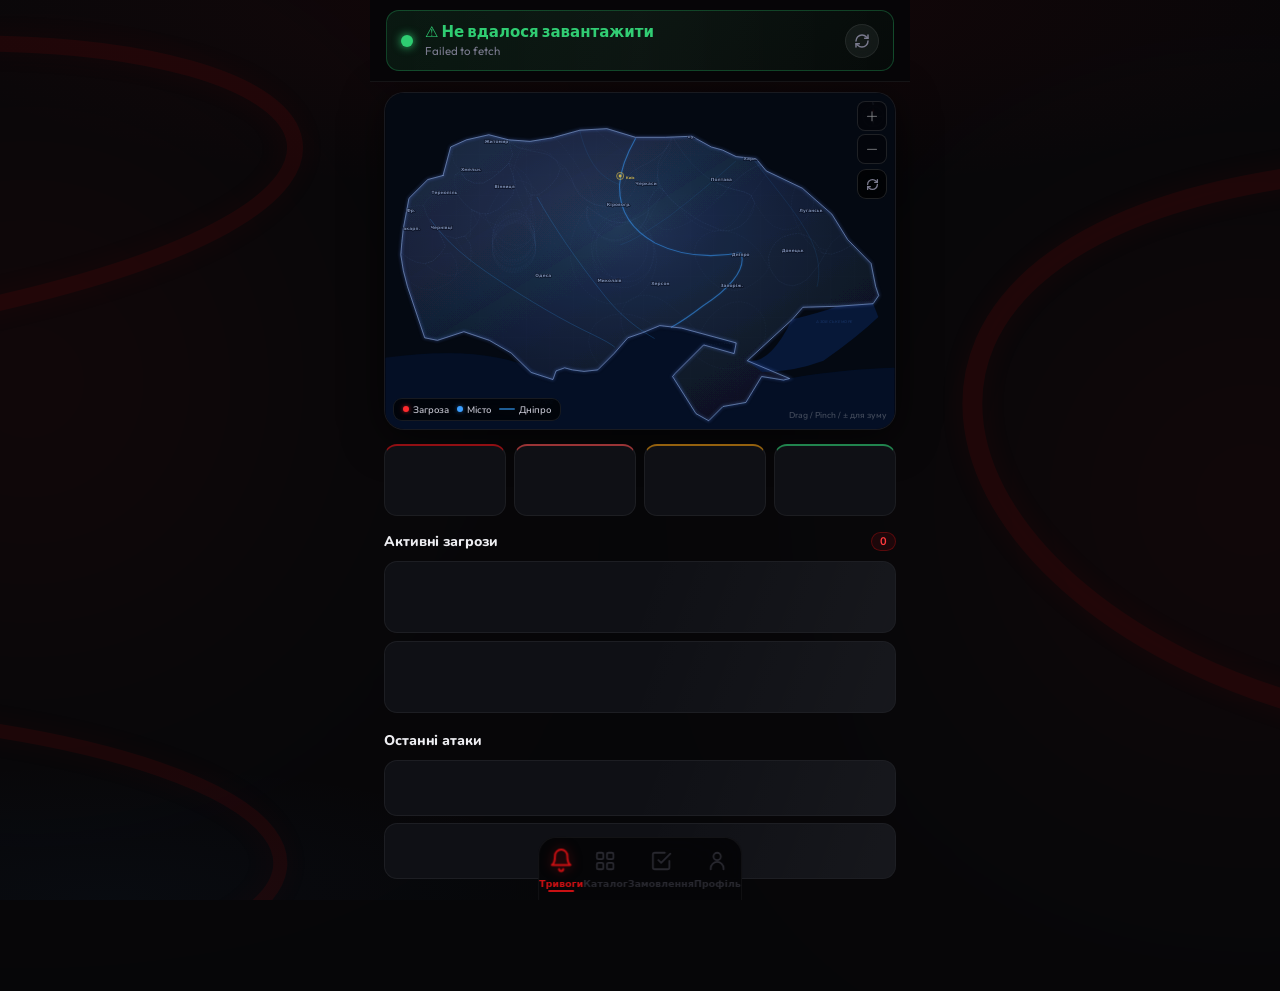
==== alerts.html @ 69773e26 "Improve Ukraine map with 25 clean geographically accurate oblast polygons Each oblast now has a prop" ====
<!DOCTYPE html>
<html lang="uk">
<head>
    <meta charset="UTF-8">
    <meta name="viewport" content="width=device-width, initial-scale=1.0, maximum-scale=1.0, user-scalable=no, viewport-fit=cover">
    <meta name="theme-color" content="#060608">
    <title>Тривоги — Asset Market</title>

    <link rel="preconnect" href="https://fonts.googleapis.com">
    <link rel="preconnect" href="https://fonts.gstatic.com" crossorigin>
    <link href="https://fonts.googleapis.com/css2?family=Outfit:wght@300;400;500;600;700;800;900&family=Nunito:wght@400;600;700;800;900&display=swap" rel="stylesheet">
    <link rel="stylesheet" href="rent.css">

    <script src="https://telegram.org/js/telegram-web-app.js"></script>
    <script>
        window.BACKEND_URL = window.BACKEND_URL || 'https://robin-jeep-pantomime.ngrok-free.dev';
    </script>
</head>
<body data-tab="alerts">

<!-- ══════════════════ AMBIENT BACKGROUND ══════════════════ -->
<canvas id="bg-canvas" aria-hidden="true"></canvas>
<div class="glow-spot spot-1" aria-hidden="true"></div>
<div class="glow-spot spot-2" aria-hidden="true"></div>

<!-- ══════════════════ ALERTS / MAP ══════════════════ -->
<section class="view" data-view="alerts">

    <header class="alerts-hdr" id="alerts-header">
        <div class="alerts-status-banner" id="alerts-status">
            <div class="status-dot" id="status-dot"></div>
            <div class="status-text">
                <div class="status-title" id="alerts-status-title">Тихо</div>
                <div class="status-sub"   id="alerts-status-sub">Активних загроз не зафіксовано</div>
            </div>
            <button class="icon-btn" id="alerts-refresh-btn" aria-label="Оновити">
                <svg viewBox="0 0 24 24" width="16" height="16" fill="none" stroke="currentColor" stroke-width="2.2" stroke-linecap="round" stroke-linejoin="round">
                    <path d="M3 12a9 9 0 019-9 9 9 0 016.4 2.6L21 8"/><path d="M21 3v5h-5"/>
                    <path d="M21 12a9 9 0 01-9 9 9 9 0 01-6.4-2.6L3 16"/><path d="M3 21v-5h5"/>
                </svg>
            </button>
        </div>
    </header>

    <main class="alerts-body">

        <!-- MAP -->
        <div class="map-container" id="map-container">
            <div class="map-bg-glow"></div>

            <svg id="alerts-map" class="alerts-map" viewBox="0 0 1000 660"
                 preserveAspectRatio="xMidYMid meet" role="img" aria-label="Карта повітряних тривог України">
                <defs>
                    <!-- Threat glow -->
                    <radialGradient id="tGlow" cx="50%" cy="50%" r="50%">
                        <stop offset="0%"   stop-color="#ff2a2e" stop-opacity="0.9"/>
                        <stop offset="100%" stop-color="#ff2a2e" stop-opacity="0"/>
                    </radialGradient>
                    <!-- Ukraine fill gradient -->
                    <linearGradient id="uaFill" x1="0%" y1="0%" x2="100%" y2="100%">
                        <stop offset="0%"   stop-color="#1c2a46" stop-opacity="0.72"/>
                        <stop offset="50%"  stop-color="#162038" stop-opacity="0.60"/>
                        <stop offset="100%" stop-color="#0e1520" stop-opacity="0.52"/>
                    </linearGradient>
                    <!-- Water fill gradient -->
                    <linearGradient id="waterFill" x1="0%" y1="0%" x2="0%" y2="100%">
                        <stop offset="0%"   stop-color="#091828" stop-opacity="0.88"/>
                        <stop offset="100%" stop-color="#060e1c" stop-opacity="0.78"/>
                    </linearGradient>
                    <!-- Border glow filter -->
                    <filter id="borderGlow" x="-5%" y="-5%" width="110%" height="110%">
                        <feGaussianBlur stdDeviation="2.5" result="blur"/>
                        <feMerge><feMergeNode in="blur"/><feMergeNode in="SourceGraphic"/></feMerge>
                    </filter>
                    <!-- PNG map → dark navy filter
                         White bg (V=1.0) → #000 (clamped, invisible)
                         Light grey fill (V≈0.85) → #112038 navy
                         Border grey (V≈0.72) → #2e508a blue line -->
                    <filter id="mapImgFilter" color-interpolation-filters="sRGB"
                            x="0%" y="0%" width="100%" height="100%">
                        <feColorMatrix type="matrix" values="
                            -0.88  0  0  0  0.815
                            -1.44  0  0  0  1.340
                            -2.48  0  0  0  2.341
                             0     0  0  1  0"/>
                    </filter>
                    <!-- Alert-glow for oblast image overlay -->
                    <filter id="oblaGlow" x="-10%" y="-10%" width="120%" height="120%">
                        <feGaussianBlur stdDeviation="6" result="b"/>
                        <feMerge><feMergeNode in="b"/><feMergeNode in="SourceGraphic"/></feMerge>
                    </filter>
                    <!-- Threat drop-shadow -->
                    <filter id="threatShadow" x="-50%" y="-50%" width="200%" height="200%">
                        <feDropShadow dx="0" dy="0" stdDeviation="4" flood-color="#ff2a2e" flood-opacity="0.8"/>
                    </filter>
                    <!-- Ukraine clip — precise L-command outline (1991 borders, 66 anchor points) -->
                    <clipPath id="uaClip">
                        <path d="M 113,162 L 128,106 L 159,92 L 203,82 L 242,92 L 284,95
                                 L 328,88 L 382,73 L 435,70 L 491,87 L 550,87 L 602,85
                                 L 640,106 L 662,112 L 689,125 L 728,129 L 748,153 L 819,187
                                 L 877,238 L 908,288 L 954,335 L 963,380 L 969,398 L 958,414
                                 L 889,419 L 820,421 L 799,445 L 711,526 L 794,561 L 782,564
                                 L 739,557 L 708,608 L 663,616 L 658,621 L 635,644 L 610,630
                                 L 564,557 L 569,551 L 625,495 L 685,512 L 689,491 L 582,462
                                 L 539,457 L 505,471 L 476,481 L 449,512 L 417,544 L 390,547
                                 L 367,544 L 352,540 L 335,546 L 329,563 L 286,549 L 247,511
                                 L 204,486 L 154,469 L 102,486 L 77,481 L 43,380 L 35,349
                                 L 30,318 L 32,294 L 35,266 L 46,207 L 83,170 L 113,162 Z"/>
                    </clipPath>
                    <!-- Inner relief shading -->
                    <radialGradient id="uaRelief" cx="46%" cy="40%" r="64%">
                        <stop offset="0%"   stop-color="#2a3f66" stop-opacity="0.55"/>
                        <stop offset="55%"  stop-color="#172741" stop-opacity="0.28"/>
                        <stop offset="100%" stop-color="#0a111d" stop-opacity="0"/>
                    </radialGradient>
                    <!-- Coast drop-shadow into the sea -->
                    <filter id="coastShadow" x="-12%" y="-12%" width="124%" height="124%">
                        <feDropShadow dx="0" dy="2.5" stdDeviation="5" flood-color="#00060f" flood-opacity="0.7"/>
                    </filter>
                    <!-- Subtle graticule inside UA -->
                    <pattern id="ua-grid" x="0" y="0" width="46" height="40" patternUnits="userSpaceOnUse">
                        <path d="M 46 0 L 0 0 0 40" fill="none" stroke="rgba(150,180,230,0.04)" stroke-width="0.6"/>
                    </pattern>
                </defs>

                <!-- Sea background -->
                <rect width="1000" height="660" fill="#040912"/>

                <!-- Black Sea — south of Ukrainian coast -->
                <path class="map-black-sea"
                      d="M 0,520 C 70,512 145,505 220,520 C 272,530 305,548 329,563
                         L 335,546 L 352,540 L 367,544 L 390,547 L 417,544 L 449,512
                         L 476,481 L 505,471 L 539,457 L 582,462 L 689,491 L 685,512
                         L 625,495 L 564,557 L 569,551 L 610,630 L 635,644 L 658,621
                         L 663,616 L 708,608 L 739,557 L 782,564 L 794,561
                         C 868,548 938,542 1000,540 L 1000,660 L 0,660 Z"/>

                <!-- Ukraine land body — dark base fill (fallback when PNG not loaded) -->
                <path class="ua-body" filter="url(#coastShadow)"
                      d="M 113,162 L 128,106 L 159,92 L 203,82 L 242,92 L 284,95
                         L 328,88 L 382,73 L 435,70 L 491,87 L 550,87 L 602,85
                         L 640,106 L 662,112 L 689,125 L 728,129 L 748,153 L 819,187
                         L 877,238 L 908,288 L 954,335 L 963,380 L 969,398 L 958,414
                         L 889,419 L 820,421 L 799,445 L 711,526 L 794,561 L 782,564
                         L 739,557 L 708,608 L 663,616 L 658,621 L 635,644 L 610,630
                         L 564,557 L 569,551 L 625,495 L 685,512 L 689,491 L 582,462
                         L 539,457 L 505,471 L 476,481 L 449,512 L 417,544 L 390,547
                         L 367,544 L 352,540 L 335,546 L 329,563 L 286,549 L 247,511
                         L 204,486 L 154,469 L 102,486 L 77,481 L 43,380 L 35,349
                         L 30,318 L 32,294 L 35,266 L 46,207 L 83,170 L 113,162 Z"
                      fill="url(#uaFill)"/>

                <!-- PNG map image — grey oblasts converted to dark navy via filter.
                     Save the reference ukraine-map.png to project root.
                     preserveAspectRatio="none" fills SVG exactly (minor horizontal compression ~15% accepted). -->
                <image href="ukraine-map.png"
                       x="0" y="0" width="1000" height="660"
                       preserveAspectRatio="none"
                       filter="url(#mapImgFilter)"
                       clip-path="url(#uaClip)"
                       class="ua-map-img"
                       onerror="this.style.display='none'"/>

                <!-- Relief shading + graticule, clipped inside Ukraine -->
                <rect x="0" y="0" width="1000" height="660" clip-path="url(#uaClip)" fill="url(#uaRelief)" class="ua-relief"/>
                <rect x="0" y="0" width="1000" height="660" clip-path="url(#uaClip)" class="map-grid-overlay"/>

                <!-- ── Oblast polygons (25 oblasts, geographically accurate) ── -->
                <g class="map-oblasts" clip-path="url(#uaClip)">
                    <path class="map-oblast" data-oblast="volyn" d="M 81.1,3.9 L 113.5,11.6 L 120.0,34.9 L 117.8,58.2 L 116.2,77.6 L 105.4,89.3 L 91.9,100.9 L 82.2,107.2 L 73.0,93.2 L 60.5,73.8 L 55.1,50.5 L 60.5,31.1 L 71.4,17.1 Z"/>
                    <path class="map-oblast" data-oblast="rivne" d="M 113.5,11.6 L 155.7,6.2 L 189.2,21.7 L 195.7,45.0 L 184.9,66.0 L 164.9,79.2 L 145.9,83.9 L 129.7,83.9 L 117.8,73.8 L 117.8,58.2 L 120.0,34.9 Z"/>
                    <path class="map-oblast" data-oblast="lviv" d="M 55.1,50.5 L 60.5,73.8 L 73.0,93.2 L 82.2,107.2 L 85.4,128.1 L 76.8,151.4 L 65.9,166.9 L 51.4,180.1 L 33.5,187.9 L 18.9,194.1 L 5.4,180.1 L 1.1,159.2 L 4.3,138.2 L 10.8,114.9 L 22.7,93.2 L 36.8,76.1 L 47.6,62.1 Z"/>
                    <path class="map-oblast" data-oblast="zhytomyr" d="M 145.9,83.9 L 164.9,79.2 L 184.9,66.0 L 195.7,45.0 L 208.1,60.6 L 227.0,77.6 L 243.2,97.1 L 249.7,120.4 L 242.2,138.2 L 225.9,153.7 L 209.7,166.9 L 191.9,177.0 L 174.1,177.0 L 157.8,169.3 L 147.0,153.7 L 135.1,138.2 L 130.8,120.4 L 134.1,102.5 Z"/>
                    <path class="map-oblast" data-oblast="khmelnytskyi" d="M 157.8,169.3 L 174.1,177.0 L 191.9,177.0 L 209.7,166.9 L 225.9,153.7 L 242.2,138.2 L 249.7,159.2 L 255.1,180.1 L 249.7,200.3 L 236.8,215.9 L 220.5,229.1 L 204.3,236.8 L 186.5,236.8 L 168.6,229.1 L 154.1,215.9 L 141.6,200.3 L 136.2,180.1 L 136.2,161.5 L 147.0,153.7 Z"/>
                    <path class="map-oblast" data-oblast="ternopil" d="M 141.6,200.3 L 154.1,215.9 L 168.6,229.1 L 186.5,236.8 L 181.1,254.7 L 168.6,270.2 L 155.7,281.1 L 137.8,285.7 L 120.0,281.1 L 103.8,270.2 L 89.2,256.2 L 80.0,236.8 L 74.6,221.3 L 82.2,208.1 L 94.6,200.3 L 109.2,198.0 L 124.3,198.0 L 136.2,200.3 Z"/>
                    <path class="map-oblast" data-oblast="ivano-frankivsk" d="M 74.6,221.3 L 80.0,236.8 L 89.2,256.2 L 103.8,270.2 L 117.8,301.3 L 107.0,316.8 L 93.0,330.0 L 76.8,335.4 L 60.5,332.3 L 44.3,324.6 L 29.7,312.1 L 18.9,296.6 L 11.9,278.0 L 8.1,256.2 L 15.1,239.2 L 29.7,229.1 L 47.6,223.6 L 60.5,221.3 Z"/>
                    <path class="map-oblast" data-oblast="zakarpattia" d="M 8.1,256.2 L 11.9,278.0 L 18.9,296.6 L 29.7,312.1 L 44.3,324.6 L 60.5,332.3 L 76.8,335.4 L 93.0,330.0 L 107.0,316.8 L 128.6,314.5 L 137.8,330.0 L 141.6,347.9 L 136.2,363.4 L 123.2,374.3 L 107.0,382.0 L 89.2,386.7 L 71.4,384.4 L 55.1,376.6 L 40.5,363.4 L 28.1,343.2 L 18.9,322.2 Z"/>
                    <path class="map-oblast" data-oblast="chernivtsi" d="M 103.8,270.2 L 120.0,281.1 L 137.8,285.7 L 155.7,281.1 L 166.5,296.6 L 170.3,314.5 L 166.5,332.3 L 155.7,345.5 L 141.6,355.6 L 125.4,358.7 L 109.2,355.6 L 93.0,347.9 L 76.8,335.4 L 93.0,330.0 L 107.0,316.8 L 117.8,301.3 Z"/>
                    <path class="map-oblast" data-oblast="vinnytsia" d="M 136.2,161.5 L 147.0,153.7 L 157.8,169.3 L 174.1,177.0 L 191.9,177.0 L 209.7,166.9 L 225.9,153.7 L 242.2,138.2 L 258.4,146.0 L 274.6,159.2 L 285.4,177.0 L 289.2,200.3 L 282.2,221.3 L 271.4,239.2 L 255.1,252.4 L 236.8,260.1 L 220.5,260.1 L 201.1,252.4 L 184.9,239.2 L 168.6,229.1 L 166.5,281.1 L 155.7,281.1 L 137.8,285.7 L 166.5,332.3 L 166.5,296.6 L 155.7,281.1 L 181.1,254.7 L 168.6,229.1 L 186.5,236.8 L 204.3,236.8 L 220.5,229.1 L 236.8,215.9 L 249.7,200.3 L 255.1,180.1 L 249.7,159.2 L 242.2,138.2 L 225.9,153.7 L 136.2,161.5 Z"/>
                    <path class="map-oblast" data-oblast="kyiv" d="M 195.7,45.0 L 208.1,60.6 L 227.0,77.6 L 243.2,97.1 L 260.5,107.2 L 281.1,112.6 L 300.0,116.5 L 317.8,120.4 L 335.1,132.0 L 343.2,149.1 L 337.8,164.6 L 327.0,178.6 L 314.6,190.2 L 300.0,200.3 L 285.4,200.3 L 274.6,186.4 L 267.6,169.3 L 258.4,153.7 L 242.2,138.2 L 249.7,120.4 L 243.2,97.1 L 227.0,77.6 L 208.1,60.6 Z"/>
                    <path class="map-oblast" data-oblast="chernihiv" d="M 208.1,60.6 L 227.0,77.6 L 243.2,97.1 L 260.5,107.2 L 281.1,112.6 L 300.0,116.5 L 317.8,120.4 L 335.1,132.0 L 354.1,147.5 L 364.9,166.9 L 371.9,184.8 L 381.1,200.3 L 395.7,211.2 L 411.9,219.0 L 429.7,223.6 L 451.4,223.6 L 467.6,215.9 L 480.0,203.4 L 489.2,190.2 L 494.6,172.4 L 493.0,151.4 L 483.8,133.6 L 469.2,118.0 L 456.8,107.2 L 440.5,94.7 L 425.9,83.9 L 411.9,71.4 L 398.9,60.6 L 388.1,45.0 L 383.8,27.2 L 390.3,14.0 L 406.5,7.8 L 425.9,5.4 L 447.6,5.4 L 469.2,9.3 L 490.8,15.5 L 512.4,23.3 L 534.1,32.6 L 550.3,46.6 L 561.1,66.0 L 563.2,83.9 L 556.8,100.9 L 544.9,116.5 L 530.8,128.1 L 514.6,138.2 L 498.4,146.0 L 483.8,155.3 L 473.0,169.3 L 465.9,184.8 L 460.5,200.3 L 451.4,211.2 L 438.9,219.0 L 424.3,221.3 L 408.1,219.0 L 393.5,208.1 L 381.1,195.7 L 370.3,180.1 L 357.8,164.6 L 347.0,149.1 L 336.2,133.6 L 324.3,120.4 L 309.2,112.6 L 294.6,110.3 L 280.0,110.3 L 260.5,107.2 Z"/>
                    <path class="map-oblast" data-oblast="sumy" d="M 563.2,83.9 L 574.1,102.5 L 586.5,120.4 L 601.1,138.2 L 617.3,153.7 L 633.5,166.9 L 651.4,177.0 L 669.2,184.8 L 687.6,190.2 L 703.8,194.1 L 717.8,200.3 L 725.4,215.9 L 721.6,234.5 L 710.8,250.0 L 696.2,262.4 L 678.4,270.2 L 660.5,270.2 L 642.2,262.4 L 624.3,254.7 L 606.5,244.6 L 590.3,232.9 L 574.1,221.3 L 559.5,208.1 L 547.0,192.6 L 537.8,177.0 L 534.1,161.5 L 537.8,146.0 L 547.0,130.4 L 556.8,116.5 L 561.1,100.9 Z"/>
                    <path class="map-oblast" data-oblast="poltava" d="M 547.0,192.6 L 559.5,208.1 L 574.1,221.3 L 590.3,232.9 L 606.5,244.6 L 624.3,254.7 L 642.2,262.4 L 660.5,270.2 L 678.4,270.2 L 696.2,262.4 L 710.8,250.0 L 725.4,215.9 L 717.8,200.3 L 703.8,194.1 L 687.6,190.2 L 669.2,184.8 L 651.4,177.0 L 633.5,166.9 L 617.3,153.7 L 601.1,138.2 L 586.5,120.4 L 574.1,102.5 L 563.2,83.9 L 556.8,100.9 L 547.0,116.5 L 537.8,132.0 L 534.1,149.1 L 534.1,166.9 L 537.8,184.8 Z"/>
                    <path class="map-oblast" data-oblast="kharkiv" d="M 703.8,194.1 L 717.8,200.3 L 725.4,215.9 L 736.2,232.9 L 748.6,250.0 L 763.2,262.4 L 779.5,267.9 L 795.7,267.9 L 810.8,262.4 L 822.7,250.0 L 833.5,236.8 L 840.5,221.3 L 842.2,203.4 L 838.9,186.4 L 831.4,170.8 L 820.5,156.8 L 806.5,147.5 L 791.9,141.3 L 777.3,138.2 L 761.1,138.2 L 744.9,139.8 L 728.6,143.6 L 714.6,151.4 L 700.0,161.5 L 687.6,172.4 L 674.6,184.8 L 663.8,198.0 L 651.4,208.1 L 651.4,177.0 L 669.2,184.8 L 687.6,190.2 L 703.8,194.1 Z"/>
                    <path class="map-oblast" data-oblast="cherkasy" d="M 285.4,200.3 L 300.0,200.3 L 314.6,190.2 L 327.0,178.6 L 337.8,164.6 L 343.2,149.1 L 354.1,147.5 L 364.9,166.9 L 371.9,184.8 L 381.1,200.3 L 395.7,211.2 L 411.9,219.0 L 429.7,223.6 L 451.4,223.6 L 460.5,200.3 L 465.9,184.8 L 473.0,169.3 L 483.8,155.3 L 498.4,146.0 L 514.6,138.2 L 530.8,128.1 L 544.9,116.5 L 556.8,100.9 L 547.0,116.5 L 537.8,132.0 L 534.1,149.1 L 534.1,166.9 L 537.8,184.8 L 547.0,192.6 L 537.8,177.0 L 534.1,161.5 L 525.4,198.0 L 514.6,213.5 L 503.8,229.1 L 493.0,242.3 L 482.2,252.4 L 471.4,257.8 L 460.5,262.4 L 449.7,262.4 L 438.9,257.8 L 428.1,250.0 L 418.9,236.8 L 411.9,223.6 L 408.1,208.1 L 404.3,192.6 L 397.3,177.0 L 388.1,161.5 L 378.4,146.0 L 368.6,130.4 L 357.8,116.5 L 347.0,102.5 L 336.2,91.6 L 324.3,83.9 L 312.4,79.2 L 300.0,79.2 L 287.6,83.9 L 276.8,94.7 L 267.6,108.7 L 260.5,122.7 L 255.1,138.2 L 251.4,153.7 L 251.4,169.3 L 255.1,184.8 L 260.5,200.3 L 267.6,215.9 L 274.6,231.4 L 280.0,246.9 L 285.4,262.4 L 285.4,200.3 Z"/>
                    <path class="map-oblast" data-oblast="kirovograd" d="M 274.6,186.4 L 280.0,200.3 L 285.4,215.9 L 290.8,231.4 L 294.6,246.9 L 294.6,262.4 L 290.8,278.0 L 282.2,291.2 L 271.4,301.3 L 258.4,306.7 L 245.9,309.0 L 233.5,304.4 L 222.7,296.6 L 215.1,285.7 L 211.9,271.8 L 215.1,257.8 L 222.7,244.6 L 233.5,234.5 L 245.9,229.1 L 258.4,229.1 L 271.4,234.5 L 282.2,244.6 L 289.2,257.8 L 293.0,273.3 L 293.0,291.2 L 287.6,306.7 L 278.4,319.9 L 267.6,327.7 L 255.1,332.3 L 242.2,332.3 L 229.7,327.7 L 218.9,316.8 L 211.9,302.8 L 209.7,285.7 L 213.5,270.2 L 221.6,256.2 L 233.5,244.6 L 247.6,239.2 L 262.2,239.2 L 274.6,246.9 L 283.8,260.1 L 289.2,275.6 L 289.2,293.5 L 282.2,309.0 L 273.0,319.9 L 260.5,326.1 L 247.6,327.7 L 235.1,322.2 L 224.3,310.6 L 217.3,293.5 L 217.3,273.3 L 224.3,257.8 L 236.8,244.6 L 251.4,236.8 L 265.9,236.8 L 278.4,244.6 L 287.6,257.8 L 293.0,273.3 L 293.0,293.5 L 285.4,309.0 L 275.7,319.9 L 263.8,327.7 L 249.7,330.0 L 236.8,327.7 L 224.3,319.9 L 215.1,306.7 L 209.7,291.2 L 209.7,273.3 L 216.2,257.8 L 228.1,244.6 L 242.2,236.8 L 256.8,234.5 L 270.3,239.2 L 282.2,250.0 L 290.8,265.6 L 294.6,283.4 L 294.6,301.3 L 287.6,316.8 L 276.8,327.7 L 263.8,335.4 L 249.7,337.8 L 236.8,335.4 L 224.3,327.7 L 215.1,314.5 L 209.7,298.9 L 209.7,281.1 L 216.2,265.6 L 228.1,252.4 L 242.2,244.6 L 256.8,242.3 L 270.3,246.9 L 282.2,257.8 L 290.8,273.3 L 294.6,291.2 L 294.6,309.0 L 287.6,324.6 L 276.8,335.4 L 263.8,343.2 L 249.7,345.5 L 236.8,343.2 L 224.3,335.4 L 215.1,322.2 L 209.7,306.7 L 209.7,288.8 L 216.2,273.3 L 228.1,260.1 L 242.2,250.0 L 256.8,246.9 L 270.3,250.0 L 282.2,260.1 L 290.8,275.6 L 294.6,293.5 L 294.6,312.1 L 287.6,327.7 L 276.8,337.8 L 263.8,345.5 L 249.7,347.9 L 236.8,345.5 L 224.3,337.8 L 215.1,324.6 L 209.7,309.0 L 209.7,291.2 L 216.2,275.6 L 228.1,262.4 L 242.2,252.4 L 256.8,250.0 L 270.3,252.4 L 282.2,262.4 L 290.8,278.0 L 294.6,296.6 L 294.6,314.5 L 287.6,330.0 L 276.8,340.1 L 263.8,347.9 L 249.7,351.0 L 236.8,347.9 L 224.3,340.1 L 215.1,327.7 L 209.7,312.1 L 209.7,293.5 L 216.2,278.0 L 228.1,265.6 L 242.2,254.7 L 256.8,252.4 L 270.3,254.7 L 282.2,265.6 L 290.8,281.1 L 294.6,298.9 L 294.6,316.8 L 287.6,332.3 L 276.8,343.2 L 263.8,351.0 L 249.7,353.3 L 236.8,351.0 L 224.3,343.2 L 215.1,330.0 L 209.7,314.5 L 209.7,296.6 L 216.2,281.1 L 228.1,267.9 L 242.2,257.8 L 256.8,254.7 L 270.3,257.8 L 282.2,267.9 L 290.8,283.4 L 294.6,301.3 L 285.4,200.3 L 274.6,186.4 Z"/>
                    <path class="map-oblast" data-oblast="dnipro" d="M 651.4,208.1 L 663.8,198.0 L 674.6,184.8 L 687.6,172.4 L 700.0,161.5 L 714.6,151.4 L 728.6,143.6 L 744.9,139.8 L 761.1,138.2 L 752.4,153.7 L 741.6,169.3 L 730.8,184.8 L 720.0,200.3 L 710.8,215.9 L 701.6,231.4 L 690.8,246.9 L 678.4,260.1 L 663.8,267.9 L 647.6,271.8 L 631.4,267.9 L 615.1,260.1 L 600.0,250.0 L 586.5,236.8 L 574.1,221.3 L 559.5,208.1 L 547.0,192.6 L 537.8,184.8 L 525.4,198.0 L 516.2,215.9 L 516.2,234.5 L 523.2,250.0 L 534.1,262.4 L 547.0,267.9 L 563.2,267.9 L 579.5,262.4 L 595.7,254.7 L 611.9,244.6 L 628.1,231.4 L 642.2,219.0 L 651.4,205.8 Z"/>
                    <path class="map-oblast" data-oblast="luhansk" d="M 937.8,223.6 L 941.6,246.9 L 939.5,270.2 L 928.6,287.3 L 912.4,301.3 L 894.6,310.6 L 876.8,316.8 L 858.4,314.5 L 842.2,304.4 L 828.1,291.2 L 817.3,275.6 L 808.1,257.8 L 801.1,239.2 L 797.3,221.3 L 798.9,203.4 L 804.3,186.4 L 813.5,170.8 L 825.9,159.2 L 838.9,151.4 L 853.0,147.5 L 869.2,146.0 L 885.4,147.5 L 900.0,153.7 L 914.6,161.5 L 925.4,172.4 L 934.1,187.9 L 939.5,205.8 L 940.5,223.6 Z"/>
                    <path class="map-oblast" data-oblast="donetsk" d="M 858.4,314.5 L 876.8,316.8 L 894.6,310.6 L 912.4,301.3 L 928.6,287.3 L 939.5,270.2 L 937.8,223.6 L 930.8,239.2 L 920.0,254.7 L 907.0,267.9 L 891.9,281.1 L 876.8,293.5 L 867.6,309.0 L 858.4,324.6 L 849.7,340.1 L 838.9,353.3 L 828.1,366.5 L 815.1,374.3 L 801.1,378.9 L 786.5,376.6 L 771.9,368.8 L 761.1,355.6 L 754.1,340.1 L 752.4,322.2 L 757.8,306.7 L 766.5,293.5 L 779.5,283.4 L 795.7,278.0 L 811.9,275.6 L 828.1,281.1 L 842.2,291.2 L 851.4,304.4 Z"/>
                    <path class="map-oblast" data-oblast="zaporizhzhia" d="M 771.9,368.8 L 786.5,376.6 L 801.1,378.9 L 815.1,374.3 L 828.1,366.5 L 838.9,353.3 L 849.7,340.1 L 858.4,324.6 L 867.6,309.0 L 851.4,304.4 L 842.2,291.2 L 828.1,281.1 L 811.9,275.6 L 795.7,278.0 L 779.5,283.4 L 766.5,293.5 L 757.8,306.7 L 752.4,322.2 L 754.1,340.1 L 747.0,353.3 L 734.1,366.5 L 720.0,376.6 L 705.4,384.4 L 689.2,388.2 L 671.4,386.7 L 655.1,382.0 L 640.5,371.2 L 628.1,358.7 L 617.3,343.2 L 609.7,326.1 L 606.5,309.0 L 611.9,293.5 L 622.7,281.1 L 637.8,273.3 L 654.1,270.2 L 671.4,271.8 L 687.6,275.6 L 702.7,283.4 L 716.2,293.5 L 728.6,304.4 L 737.8,316.8 L 747.0,332.3 L 754.1,343.2 L 761.1,353.3 Z"/>
                    <path class="map-oblast" data-oblast="mykolaiv" d="M 397.3,223.6 L 411.9,234.5 L 428.1,244.6 L 444.3,252.4 L 462.2,254.7 L 480.0,252.4 L 496.2,244.6 L 512.4,234.5 L 525.4,221.3 L 537.8,208.1 L 547.0,192.6 L 537.8,184.8 L 525.4,198.0 L 516.2,215.9 L 516.2,234.5 L 510.8,250.0 L 500.0,264.0 L 487.6,275.6 L 473.0,283.4 L 458.4,288.8 L 442.2,288.8 L 427.0,283.4 L 413.5,273.3 L 402.7,260.1 L 395.7,242.3 L 394.6,223.6 L 397.3,223.6 Z"/>
                    <path class="map-oblast" data-oblast="kherson" d="M 537.8,208.1 L 525.4,221.3 L 512.4,234.5 L 496.2,244.6 L 480.0,252.4 L 462.2,254.7 L 444.3,252.4 L 428.1,244.6 L 411.9,234.5 L 397.3,223.6 L 395.7,242.3 L 402.7,260.1 L 413.5,273.3 L 427.0,283.4 L 442.2,288.8 L 458.4,288.8 L 473.0,283.4 L 487.6,275.6 L 500.0,264.0 L 510.8,250.0 L 516.2,234.5 L 509.2,252.4 L 500.0,267.9 L 487.6,279.5 L 473.0,287.3 L 458.4,291.2 L 442.2,291.2 L 425.9,285.7 L 411.9,275.6 L 401.1,262.4 L 394.6,244.6 L 397.3,223.6 L 382.7,244.6 L 373.0,264.0 L 366.5,283.4 L 363.2,304.4 L 363.2,327.7 L 368.6,349.4 L 377.3,368.8 L 389.2,384.4 L 402.7,397.6 L 417.3,407.6 L 433.5,413.1 L 449.7,415.4 L 465.9,413.1 L 482.2,407.6 L 497.3,397.6 L 510.8,384.4 L 521.6,368.8 L 528.6,351.0 L 532.4,332.3 L 530.8,312.1 L 525.4,293.5 L 516.2,278.0 L 503.8,265.6 L 489.2,257.8 L 473.0,254.7 L 456.8,254.7 L 442.2,260.1 L 428.1,270.2 L 417.3,281.1 L 409.7,296.6 L 406.5,314.5 L 408.1,332.3 L 413.5,347.9 L 422.7,361.1 L 435.1,371.2 L 447.6,378.9 L 462.2,382.0 L 476.8,382.0 L 491.9,376.6 L 505.4,366.5 L 516.2,353.3 L 523.2,335.4 L 527.0,316.8 L 525.4,296.6 L 520.0,278.0 L 509.2,262.4 L 496.2,250.0 L 482.2,242.3 L 467.6,236.8 L 453.0,236.8 L 438.9,242.3 L 425.9,252.4 L 415.1,265.6 L 408.1,281.1 L 404.3,298.9 L 405.4,316.8 L 411.9,332.3 L 420.5,345.5 L 432.4,355.6 L 445.9,361.1 L 460.5,363.4 L 474.6,361.1 L 489.2,353.3 L 501.6,341.6 L 510.8,326.1 L 514.6,306.7 L 514.6,287.3 L 509.2,270.2 L 498.4,257.8 L 485.4,250.0 L 471.4,244.6 L 456.8,244.6 L 442.2,250.0 L 429.7,260.1 L 420.5,273.3 L 415.1,288.8 L 413.5,306.7 L 417.3,324.6 L 424.3,340.1 L 435.1,353.3 L 447.6,363.4 L 462.2,368.8 L 476.8,371.2 L 490.8,368.8 L 505.4,361.1 L 517.8,349.4 L 525.4,332.3 L 528.6,312.1 L 527.0,293.5 L 520.0,275.6 L 509.2,262.4 L 537.8,208.1 Z"/>
                    <path class="map-oblast" data-oblast="odesa" d="M 195.7,239.2 L 202.7,254.7 L 211.9,270.2 L 222.7,283.4 L 235.1,293.5 L 249.7,298.9 L 264.9,298.9 L 280.0,293.5 L 293.0,281.1 L 302.7,264.0 L 309.2,244.6 L 309.2,223.6 L 303.8,203.4 L 293.0,187.9 L 280.0,177.0 L 265.9,172.4 L 251.4,172.4 L 237.8,180.1 L 225.9,192.6 L 215.1,208.1 L 206.5,223.6 L 200.0,239.2 L 195.7,239.2 Z"/>
                    <path class="map-oblast crimea" data-oblast="crimea" d="M 628.1,498.5 L 611.9,514.0 L 594.6,526.4 L 575.7,539.6 L 555.7,549.7 L 534.1,557.5 L 510.8,562.9 L 487.6,565.3 L 463.8,562.9 L 442.2,552.8 L 425.9,539.6 L 411.9,524.1 L 402.7,506.3 L 398.9,487.6 L 402.7,469.8 L 411.9,454.2 L 425.9,444.1 L 444.3,436.4 L 464.9,433.3 L 486.5,436.4 L 507.0,444.1 L 527.0,456.6 L 545.9,469.8 L 563.2,483.0 L 579.5,495.4 L 593.5,506.3 L 608.1,516.4 L 622.7,526.4 L 636.8,534.2 L 651.4,539.6 L 667.6,542.0 L 683.8,542.0 L 700.0,537.3 L 714.6,529.6 L 727.0,518.7 L 736.2,506.3 L 743.2,490.7 L 747.0,475.2 L 747.0,458.1 L 743.2,442.6 L 736.2,430.9 L 725.4,420.8 L 712.4,413.1 L 697.3,410.0 L 681.1,411.5 L 664.9,417.7 L 649.7,428.6 L 636.8,441.0 L 625.9,456.6 L 617.3,472.1 L 610.8,489.2 L 604.3,503.2 L 595.7,514.0 L 584.9,524.1 L 571.9,531.9 L 557.8,535.8 L 543.2,534.2 L 528.6,529.6 L 514.6,521.8 L 501.6,512.5 L 489.2,500.8 L 478.4,487.6 L 469.2,472.1 L 463.8,456.6 L 462.2,438.7 L 465.9,423.2 L 474.6,410.0 L 487.6,402.2 L 501.6,397.6 L 517.8,397.6 L 534.1,402.2 L 548.6,410.0 L 563.2,420.8 L 577.3,433.3 L 591.9,446.5 L 604.3,459.7 L 615.1,475.2 L 624.3,490.7 Z"/>
                </g>

                <!-- Sea of Azov -->
                <path class="map-azov-sea"
                      d="M 711,526 Q 755,535 799,445 Q 854,432 889,419 L 958,414
                         L 968,440 Q 926,480 860,526 Q 800,548 740,548 Z"/>

                <!-- ── Rivers ── -->
                <path class="map-river dnipro" fill="none"
                      d="M 491,90 C 475,118 462,148 460,180
                         C 458,225 476,265 530,295
                         C 596,328 665,320 698,314
                         C 712,348 668,390 624,418
                         C 598,438 580,450 562,460"/>
                <path class="map-river minor" fill="none"
                      d="M 382,75 C 390,108 402,135 420,155 C 436,170 449,176 460,180"/>
                <path class="map-river minor" fill="none"
                      d="M 688,134 C 645,172 600,210 555,244 C 516,270 488,290 462,298"/>
                <path class="map-river" fill="none"
                      d="M 88,248 C 118,292 162,328 218,365
                         C 282,408 350,448 410,476 C 430,486 443,493 450,499"/>
                <path class="map-river" fill="none"
                      d="M 298,205 C 330,262 375,328 424,390
                         C 462,440 500,466 528,482"/>
                <path class="map-river minor" fill="none"
                      d="M 726,134 C 758,178 798,222 826,270
                         C 850,310 856,348 848,380"/>

                <!-- Perekop isthmus -->
                <path class="ua-isthmus" d="M 625,495 L 689,491"/>

                <!-- Ukraine border — soft glow -->
                <path class="ua-border-glow"
                      d="M 113,162 L 128,106 L 159,92 L 203,82 L 242,92 L 284,95
                         L 328,88 L 382,73 L 435,70 L 491,87 L 550,87 L 602,85
                         L 640,106 L 662,112 L 689,125 L 728,129 L 748,153 L 819,187
                         L 877,238 L 908,288 L 954,335 L 963,380 L 969,398 L 958,414
                         L 889,419 L 820,421 L 799,445 L 711,526 L 794,561 L 782,564
                         L 739,557 L 708,608 L 663,616 L 658,621 L 635,644 L 610,630
                         L 564,557 L 569,551 L 625,495 L 685,512 L 689,491 L 582,462
                         L 539,457 L 505,471 L 476,481 L 449,512 L 417,544 L 390,547
                         L 367,544 L 352,540 L 335,546 L 329,563 L 286,549 L 247,511
                         L 204,486 L 154,469 L 102,486 L 77,481 L 43,380 L 35,349
                         L 30,318 L 32,294 L 35,266 L 46,207 L 83,170 L 113,162 Z"/>
                <!-- Ukraine border — crisp line -->
                <path class="ua-border"
                      d="M 113,162 L 128,106 L 159,92 L 203,82 L 242,92 L 284,95
                         L 328,88 L 382,73 L 435,70 L 491,87 L 550,87 L 602,85
                         L 640,106 L 662,112 L 689,125 L 728,129 L 748,153 L 819,187
                         L 877,238 L 908,288 L 954,335 L 963,380 L 969,398 L 958,414
                         L 889,419 L 820,421 L 799,445 L 711,526 L 794,561 L 782,564
                         L 739,557 L 708,608 L 663,616 L 658,621 L 635,644 L 610,630
                         L 564,557 L 569,551 L 625,495 L 685,512 L 689,491 L 582,462
                         L 539,457 L 505,471 L 476,481 L 449,512 L 417,544 L 390,547
                         L 367,544 L 352,540 L 335,546 L 329,563 L 286,549 L 247,511
                         L 204,486 L 154,469 L 102,486 L 77,481 L 43,380 L 35,349
                         L 30,318 L 32,294 L 35,266 L 46,207 L 83,170 L 113,162 Z"/>

                <!-- ── Oblast + city labels ── -->
                <g class="map-oblast-labels" clip-path="url(#uaClip)">
                    <!-- Western -->
                    <text x="82"  y="58">Волинь</text>
                    <text x="153" y="46">Рівне</text>
                    <text x="45"  y="120">Львів</text>
                    <text x="116" y="197">Тернопіль</text>
                    <text x="42"  y="232">Ів.-Фр.</text>
                    <text x="48"  y="267">Закарп.</text>
                    <text x="110" y="265">Чернівці</text>
                    <!-- Central-west -->
                    <text x="168" y="152">Хмельн.</text>
                    <text x="218" y="96">Житомир</text>
                    <text x="234" y="184">Вінниця</text>
                    <!-- Central -->
                    <text x="320" y="52">Київськ.</text>
                    <text x="486" y="32">Чернігів</text>
                    <text x="512" y="178">Черкаси</text>
                    <text x="458" y="220">Кіровогр.</text>
                    <!-- North-east -->
                    <text x="606" y="86">Суми</text>
                    <text x="660" y="170">Полтава</text>
                    <text x="720" y="130">Харків</text>
                    <!-- East -->
                    <text x="836" y="232">Луганськ</text>
                    <text x="800" y="310">Донецьк</text>
                    <!-- South-east -->
                    <text x="698" y="318">Дніпро</text>
                    <text x="680" y="380">Запоріж.</text>
                    <!-- South -->
                    <text x="310" y="360">Одеса</text>
                    <text x="440" y="370">Миколаїв</text>
                    <text x="540" y="376">Херсон</text>
                    <text x="498" y="516">Крим</text>
                </g>

                <!-- Kyiv capital marker -->
                <g class="map-capital-group">
                    <circle class="map-capital-ring" cx="461" cy="163" r="7"/>
                    <circle class="map-capital-dot"  cx="461" cy="163" r="2.8"/>
                    <text class="map-capital-label" x="472" y="168">Київ</text>
                </g>

                <!-- Water labels -->
                <text class="map-water-label" x="292" y="612" text-anchor="middle"
                      font-size="11" letter-spacing="1.8">ЧОРНЕ МОРЕ</text>
                <text class="map-water-label" x="882" y="452" text-anchor="middle"
                      font-size="7.5" letter-spacing="0.8">АЗОВСЬКЕ МОРЕ</text>

                <!-- Compass rose -->
                <g class="map-compass" transform="translate(958,46)">
                    <circle r="20" fill="rgba(4,10,22,0.74)" stroke="rgba(140,170,235,0.20)" stroke-width="0.8"/>
                    <line x1="0" y1="-14" x2="0" y2="-18" stroke="rgba(180,205,255,0.28)" stroke-width="0.8"/>
                    <line x1="14" y1="0"  x2="18" y2="0"  stroke="rgba(180,205,255,0.28)" stroke-width="0.8"/>
                    <line x1="0" y1="14"  x2="0" y2="18"  stroke="rgba(180,205,255,0.28)" stroke-width="0.8"/>
                    <line x1="-14" y1="0" x2="-18" y2="0" stroke="rgba(180,205,255,0.28)" stroke-width="0.8"/>
                    <polygon points="0,-15 3,-6 0,-10 -3,-6" fill="#d41115" opacity="0.94"/>
                    <polygon points="0,15 3,6 0,10 -3,6"     fill="rgba(215,232,255,0.42)"/>
                    <polygon points="-15,0 -6,3 -10,0 -6,-3" fill="rgba(215,232,255,0.22)"/>
                    <polygon points="15,0 6,3 10,0 6,-3"     fill="rgba(215,232,255,0.22)"/>
                    <text x="0" y="-22" text-anchor="middle" fill="rgba(195,215,255,0.65)"
                          font-size="7" font-family="sans-serif" font-weight="800" letter-spacing="0.5">N</text>
                </g>

                <!-- Cities and threats (populated via JS) -->
                <g id="map-cities"></g>
                <g id="map-threats"></g>
            </svg>

            <!-- Map overlay controls -->
            <div class="map-legend">
                <span><i class="ldot red"></i><span>Загроза</span></span>
                <span><i class="ldot blue"></i><span>Місто</span></span>
                <span><i class="ldot river"></i><span>Дніпро</span></span>
            </div>
            <!-- Zoom controls -->
            <div class="map-zoom-btns" role="group" aria-label="Масштаб карти">
                <button class="map-zoom-btn" id="map-zoom-in"  aria-label="Збільшити">+</button>
                <button class="map-zoom-btn" id="map-zoom-out" aria-label="Зменшити">−</button>
            </div>
            <button class="map-zoom-reset" id="map-zoom-reset" title="Скинути вид">
                <svg viewBox="0 0 24 24" width="13" height="13" fill="none" stroke="currentColor" stroke-width="2.4" stroke-linecap="round">
                    <path d="M3 12a9 9 0 019-9 9 9 0 016.4 2.6L21 8"/><path d="M21 3v5h-5"/>
                    <path d="M21 12a9 9 0 01-9 9 9 9 0 01-6.4-2.6L3 16"/><path d="M3 21v-5h5"/>
                </svg>
            </button>
            <div class="map-zoom-hint">Drag / Pinch / ± для зуму</div>

            <!-- Threat detail popup -->
            <div class="threat-popup" id="threat-popup" hidden>
                <button class="threat-popup-close" id="threat-popup-close">×</button>
                <div class="threat-popup-icon"    id="threat-popup-icon"></div>
                <div class="threat-popup-content">
                    <div class="threat-popup-name"  id="threat-popup-name"></div>
                    <div class="threat-popup-route" id="threat-popup-route"></div>
                    <div class="threat-popup-tags"  id="threat-popup-tags"></div>
                </div>
            </div>
        </div>

        <!-- STATS STRIP -->
        <div class="alerts-stats" id="alerts-stats">
            <div class="stat-card skeleton-stat"></div>
            <div class="stat-card skeleton-stat"></div>
            <div class="stat-card skeleton-stat"></div>
            <div class="stat-card skeleton-stat"></div>
        </div>

        <!-- ACTIVE THREATS -->
        <div class="alerts-section">
            <div class="section-hdr">
                <span class="section-title">Активні загрози</span>
                <span class="count-chip" id="alerts-count-badge">0</span>
            </div>
            <div class="threats-list" id="alerts-threats-list">
                <div class="threat-skeleton"></div>
                <div class="threat-skeleton"></div>
            </div>
        </div>

        <!-- RECENT ATTACKS -->
        <div class="alerts-section">
            <div class="section-hdr">
                <span class="section-title">Останні атаки</span>
            </div>
            <div class="attacks-list" id="alerts-attacks-list">
                <div class="attack-skeleton"></div>
                <div class="attack-skeleton"></div>
            </div>
        </div>

    </main>
</section>

<!-- ══════════════════ BOTTOM NAV ══════════════════ -->
<nav class="bottom-nav" role="tablist">
    <button class="nav-btn active nav-alerts" role="tab" aria-label="Тривоги">
        <div class="nav-icon">
            <svg viewBox="0 0 24 24" width="22" height="22" fill="none" stroke="currentColor" stroke-width="2" stroke-linecap="round" stroke-linejoin="round">
                <path d="M6 8a6 6 0 0112 0c0 7 3 9 3 9H3s3-2 3-9"/>
                <path d="M10 21a2 2 0 004 0"/>
            </svg>
        </div>
        <span class="nav-label">Тривоги</span>
    </button>
    <button class="nav-btn" onclick="location.href='rent.html'" role="tab" aria-label="Каталог">
        <div class="nav-icon">
            <svg viewBox="0 0 24 24" width="22" height="22" fill="none" stroke="currentColor" stroke-width="2" stroke-linecap="round" stroke-linejoin="round">
                <rect x="3" y="3" width="7" height="7" rx="1.5"/>
                <rect x="14" y="3" width="7" height="7" rx="1.5"/>
                <rect x="3" y="14" width="7" height="7" rx="1.5"/>
                <rect x="14" y="14" width="7" height="7" rx="1.5"/>
            </svg>
        </div>
        <span class="nav-label">Каталог</span>
    </button>
    <button class="nav-btn" onclick="location.href='rent.html?tab=orders'" role="tab" aria-label="Замовлення">
        <div class="nav-icon">
            <svg viewBox="0 0 24 24" width="22" height="22" fill="none" stroke="currentColor" stroke-width="2" stroke-linecap="round" stroke-linejoin="round">
                <path d="M9 11l3 3L22 4"/>
                <path d="M21 12v7a2 2 0 01-2 2H5a2 2 0 01-2-2V5a2 2 0 012-2h11"/>
            </svg>
        </div>
        <span class="nav-label">Замовлення</span>
    </button>
    <button class="nav-btn" onclick="location.href='rent.html?tab=settings'" role="tab" aria-label="Профіль">
        <div class="nav-icon">
            <svg viewBox="0 0 24 24" width="22" height="22" fill="none" stroke="currentColor" stroke-width="2" stroke-linecap="round" stroke-linejoin="round">
                <circle cx="12" cy="7" r="4"/>
                <path d="M5 21v-1a7 7 0 0114 0v1"/>
            </svg>
        </div>
        <span class="nav-label">Профіль</span>
    </button>
</nav>

<!-- TOASTS -->
<div class="toast-stack" id="toasts" aria-live="polite"></div>

<script src="bg.js"></script>
<script src="alerts.js"></script>
</body>
</html>
---- rent.css ----
/* ╔══════════════════════════════════════════════════════════╗
   ║  Gifts Market — Premium Dark UI v5                        ║
   ╚══════════════════════════════════════════════════════════╝ */

/* ─── Design tokens ─────────────────────────────────────── */
:root {
    --bg:            #060608;
    --bg-2:          #0a0b0f;
    --surface:       #0f1015;
    --surface-2:     #141519;
    --surface-3:     #1a1b21;
    --surface-hi:    #22232c;
    --glass:         rgba(12,13,18,0.88);
    --glass-btn:     rgba(255,255,255,0.055);
    --glass-hi:      rgba(255,255,255,0.09);
    --glass-border:  rgba(255,255,255,0.07);
    --border:        rgba(255,255,255,0.06);
    --border-hi:     rgba(255,255,255,0.11);

    --accent:        #c91013;
    --accent-2:      #e8121a;
    --accent-3:      #ff3a3e;
    --accent-dim:    rgba(201,16,19,0.10);
    --accent-soft:   rgba(201,16,19,0.18);
    --accent-border: rgba(201,16,19,0.35);
    --accent-glow:   rgba(201,16,19,0.55);
    --accent-glow2:  rgba(201,16,19,0.25);

    --ton:           #2e8de0;
    --ton-2:         #5aabf8;
    --ton-dim:       rgba(46,141,224,0.10);
    --ton-border:    rgba(46,141,224,0.28);
    --ton-glow:      rgba(46,141,224,0.35);

    --text:          #eeeef2;
    --text-soft:     #c0c0cc;
    --text-dim:      #7a7a8e;
    --text-muted:    #48485a;
    --text-faint:    #28282f;

    --green:         #2ecc71;
    --green-dim:     rgba(46,204,113,0.10);
    --orange:        #f59e0b;
    --orange-dim:    rgba(245,158,11,0.10);

    --radius:        20px;
    --radius-sm:     13px;
    --radius-xs:     8px;
    --radius-lg:     26px;

    --safe-bottom:   env(safe-area-inset-bottom, 0px);
    --nav-h:         70px;

    --font:    'Outfit', system-ui, -apple-system, sans-serif;
    --font-en: 'Nunito', 'Outfit', system-ui, sans-serif;

    --ease-spring: cubic-bezier(0.34, 1.56, 0.64, 1);
    --ease-out:    cubic-bezier(0.22, 1, 0.36, 1);
    --ease-snap:   cubic-bezier(0.4, 0, 0.2, 1);
}

/* ─── Reset ─────────────────────────────────────────────── */
*, *::before, *::after {
    margin: 0; padding: 0;
    box-sizing: border-box;
    -webkit-tap-highlight-color: transparent;
}

html {
    scroll-behavior: smooth;
    height: 100%;
}

body {
    background: var(--bg);
    color: var(--text);
    font-family: var(--font);
    min-height: 100dvh;
    overscroll-behavior: none;
    -webkit-font-smoothing: antialiased;
    padding-bottom: calc(var(--nav-h) + var(--safe-bottom));
    background-image:
        radial-gradient(ellipse 110% 40% at 50% 0%,  rgba(201,16,19,0.07) 0%, transparent 55%),
        radial-gradient(ellipse 70%  28% at  8% 100%, rgba(46,141,224,0.04) 0%, transparent 55%);
    background-attachment: fixed;
}

/* ─── Layout ─────────────────────────────────────────────── */
.view { max-width: 480px; margin: 0 auto; }
.hidden { display: none !important; }

/* ─── HEADER ─────────────────────────────────────────────── */
.r-header {
    position: sticky; top: 0; z-index: 30;
    background: rgba(6,6,8,0.92);
    backdrop-filter: blur(28px) saturate(160%);
    -webkit-backdrop-filter: blur(28px) saturate(160%);
    padding: 14px 16px 0;
    border-bottom: 1px solid var(--border);
    will-change: transform;
    transition: transform 0.30s var(--ease-out);
}
.r-header.simple { padding-bottom: 14px; }
.r-header.hide-scroll { transform: translateY(-102%); }

.r-header-top {
    display: flex; align-items: center;
    justify-content: space-between;
    margin-bottom: 12px; gap: 8px;
}

.r-brand { display: flex; align-items: center; gap: 10px; }

.r-brand-dot {
    width: 9px; height: 9px; border-radius: 50%;
    background: var(--accent);
    box-shadow: 0 0 0 0 var(--accent-glow2);
    animation: dot-pulse 2.5s infinite;
    position: relative;
}
.r-brand-dot::after {
    content: '';
    position: absolute; inset: -4px;
    border-radius: 50%;
    background: var(--accent); opacity: 0;
    animation: dot-ring 2.5s infinite;
}
@keyframes dot-pulse {
    0%,100% { box-shadow: 0 0 6px 2px rgba(201,16,19,0.20); }
    50%      { box-shadow: 0 0 16px 5px rgba(201,16,19,0.50); }
}
@keyframes dot-ring {
    0%   { transform: scale(1);   opacity: 0.35; }
    70%  { transform: scale(2.8); opacity: 0; }
    100% { transform: scale(2.8); opacity: 0; }
}

.r-brand-name {
    font-size: 22px; font-weight: 800;
    letter-spacing: -0.5px; line-height: 1;
}
.accent {
    color: var(--accent);
    text-shadow: 0 0 22px var(--accent-glow), 0 0 48px rgba(201,16,19,0.12);
}

.ton-connect-slot { display: flex; align-items: center; min-height: 32px; }

/* Search */
.r-search-wrap {
    position: relative; margin-bottom: 10px;
    display: flex; align-items: center;
}
.r-search-ic {
    position: absolute; left: 14px;
    color: var(--text-muted); pointer-events: none;
}
#search-input {
    width: 100%;
    background: var(--glass-btn);
    backdrop-filter: blur(14px); -webkit-backdrop-filter: blur(14px);
    border: 1px solid var(--glass-border);
    border-radius: 14px;
    padding: 11px 48px 11px 40px;
    color: var(--text);
    font-family: var(--font); font-size: 14px; outline: none;
    transition: border-color 0.22s, box-shadow 0.22s;
}
#search-input:focus {
    border-color: var(--accent-border);
    box-shadow: 0 0 0 3px var(--accent-dim);
}
#search-input::placeholder { color: var(--text-faint); }
.search-shortcut {
    position: absolute; right: 14px;
    font-size: 10px; color: var(--text-faint);
    background: var(--surface-3); border: 1px solid var(--border);
    border-radius: 5px; padding: 2px 5px;
    font-family: var(--font-en); font-weight: 600;
    pointer-events: none;
}

/* Mode tabs */
.r-mode-tabs {
    display: flex; gap: 5px;
    background: var(--surface-2);
    border: 1px solid var(--border);
    border-radius: 15px;
    padding: 4px; margin-bottom: 12px;
}
.r-tab {
    flex: 1; padding: 9px 0;
    border: none; border-radius: 11px;
    background: transparent;
    color: var(--text-muted);
    font-family: var(--font); font-size: 13.5px; font-weight: 600;
    cursor: pointer;
    transition: background 0.22s var(--ease-out), color 0.22s, box-shadow 0.22s;
}
.r-tab.active {
    background: var(--accent);
    color: #fff;
    box-shadow: 0 2px 18px var(--accent-glow2);
}

/* Sort chips */
.r-filters-row {
    display: flex; align-items: center;
    gap: 8px; padding-bottom: 12px;
}
.r-sort-chips {
    display: flex; gap: 6px;
    overflow-x: auto; flex: 1;
    scrollbar-width: none;
}
.r-sort-chips::-webkit-scrollbar { display: none; }

.sort-chip {
    flex-shrink: 0;
    padding: 6px 13px;
    border-radius: 20px;
    border: 1px solid var(--glass-border);
    background: var(--glass-btn);
    backdrop-filter: blur(10px); -webkit-backdrop-filter: blur(10px);
    color: var(--text-muted);
    font-family: var(--font); font-size: 12.5px; font-weight: 500;
    cursor: pointer; transition: all 0.18s;
    white-space: nowrap;
}
.sort-chip.active {
    background: var(--accent-dim);
    border-color: var(--accent-border);
    color: var(--accent-3);
    box-shadow: 0 0 14px var(--accent-dim);
}
.sort-chip:hover:not(.active) {
    background: var(--glass-hi); border-color: var(--border-hi); color: var(--text-soft);
}

.filter-toggle-btn {
    flex-shrink: 0; width: 36px; height: 36px; border-radius: 50%;
    border: 1px solid var(--glass-border);
    background: var(--glass-btn);
    backdrop-filter: blur(10px); -webkit-backdrop-filter: blur(10px);
    color: var(--text-dim); cursor: pointer;
    display: flex; align-items: center; justify-content: center;
    transition: all 0.18s; position: relative;
}
.filter-toggle-btn:hover {
    border-color: var(--accent-border); color: var(--accent-3);
    box-shadow: 0 0 14px var(--accent-dim);
}
.filter-active-dot {
    position: absolute; top: 3px; right: 3px;
    width: 7px; height: 7px; border-radius: 50%;
    background: var(--accent);
    box-shadow: 0 0 7px var(--accent-glow);
    border: 1.5px solid var(--bg);
}

/* ─── CATALOG STATS BAR ──────────────────────────────────── */
.catalog-stats-bar {
    display: flex; align-items: center; flex-wrap: wrap;
    gap: 6px; padding: 8px 16px 4px;
    font-size: 11.5px; color: var(--text-muted);
    font-family: var(--font-en);
}
.catalog-stats-bar[hidden] { display: none; }
.catalog-stats-count { font-weight: 700; color: var(--text-dim); }
.catalog-stats-sep { opacity: 0.3; margin: 0 2px; }
.stats-filter-tag {
    display: inline-flex; align-items: center; gap: 4px;
    background: var(--accent-dim); border: 1px solid var(--accent-border);
    color: var(--accent-3); border-radius: 10px; padding: 1px 8px;
    font-size: 10.5px; font-weight: 700;
}
.stats-filter-tag button {
    background: transparent; border: none; color: inherit;
    cursor: pointer; font-size: 14px; line-height: 1;
    padding: 0; opacity: 0.65; transition: opacity 0.15s;
}
.stats-filter-tag button:hover { opacity: 1; }

/* ─── GIFT GRID ──────────────────────────────────────────── */
.gifts-grid {
    display: grid;
    grid-template-columns: repeat(2, 1fr);
    gap: 11px;
    padding: 10px 14px 8px;
}

/* ─── GIFT CARD ──────────────────────────────────────────── */
.gift-card {
    background: var(--surface);
    border-radius: var(--radius);
    border: 1px solid var(--border);
    overflow: hidden; cursor: pointer;
    transition: transform 0.18s var(--ease-out), border-color 0.22s, box-shadow 0.22s;
    user-select: none; position: relative;
    animation: cardIn 0.42s var(--ease-out) both;
    will-change: transform;
}
.gift-card:active { transform: scale(0.952); }
.gift-card:hover {
    border-color: var(--accent-border);
    box-shadow: 0 0 0 1px var(--accent-border), 0 12px 40px rgba(0,0,0,0.6), 0 0 36px var(--accent-dim);
}
/* Shine sweep on hover */
.gift-card::after {
    content: '';
    position: absolute; inset: 0;
    background: linear-gradient(115deg, transparent 40%, rgba(255,255,255,0.06) 50%, transparent 60%);
    transform: translateX(-100%);
    pointer-events: none; border-radius: var(--radius); z-index: 10;
}
.gift-card:hover::after { transform: translateX(200%); transition: transform 0.6s ease; }

@keyframes cardIn {
    from { opacity: 0; transform: translateY(18px) scale(0.96); }
    to   { opacity: 1; transform: translateY(0)    scale(1); }
}

/* Image wrap */
.gift-card-img-wrap {
    position: relative; width: 100%; padding-top: 82%;
    background: linear-gradient(145deg, #0e0f14, #141620);
    overflow: hidden;
}
.gift-card-img {
    position: absolute; inset: 0; width: 100%; height: 100%;
    object-fit: cover;
    transition: transform 0.5s var(--ease-out), filter 0.5s;
    will-change: transform;
}
.gift-card:hover .gift-card-img { transform: scale(1.06); filter: brightness(1.05); }

.gift-card-placeholder {
    position: absolute; inset: 0;
    display: flex; align-items: center; justify-content: center;
    background: radial-gradient(circle at 50% 55%, #151620, #0c0d12);
}
.gift-card-placeholder svg { width: 44px; height: 44px; opacity: 0.14; }

/* Bottom glow edge on image */
.gift-card-img-glow {
    position: absolute; bottom: 0; left: 0; right: 0; height: 40%;
    background: linear-gradient(to top, var(--accent-dim), transparent);
    opacity: 0; transition: opacity 0.32s;
    pointer-events: none;
}
.gift-card:hover .gift-card-img-glow { opacity: 1; }

/* Discount badge on image */
.card-discount {
    position: absolute; top: 7px; left: 7px;
    background: linear-gradient(135deg, var(--accent-2), var(--accent));
    color: #fff; border-radius: 7px; padding: 2px 7px;
    font-size: 9px; font-weight: 800;
    font-family: var(--font-en); letter-spacing: 0.2px;
    box-shadow: 0 2px 10px var(--accent-glow2);
    pointer-events: none; z-index: 2;
}

/* Telegram link button on image (top-right) */
.gift-card-tg-btn {
    position: absolute; top: 7px; right: 7px; z-index: 3;
    width: 26px; height: 26px; border-radius: 50%;
    display: flex; align-items: center; justify-content: center;
    background: rgba(8,15,30,0.65);
    backdrop-filter: blur(10px); -webkit-backdrop-filter: blur(10px);
    border: 1px solid rgba(46,141,224,0.28);
    color: #5aabf0;
    transition: background 0.18s, border-color 0.18s, transform 0.18s;
    text-decoration: none;
}
.gift-card-tg-btn:hover {
    background: rgba(46,141,224,0.25);
    border-color: rgba(46,141,224,0.55);
    transform: scale(1.12);
}

/* Card info body (below image) */
.gift-card-body {
    padding: 9px 10px 7px;
    display: flex; flex-direction: column; gap: 4px;
}
.gift-card-name {
    font-size: 12px; font-weight: 700; line-height: 1.3; color: #fff;
    white-space: nowrap; overflow: hidden; text-overflow: ellipsis;
    font-family: var(--font-en);
}
.gift-card-collection {
    font-size: 10px; font-weight: 600;
    color: rgba(90,171,240,0.75);
    white-space: nowrap; overflow: hidden; text-overflow: ellipsis;
    font-family: var(--font-en); line-height: 1.2;
}
.gift-card-price-row {
    display: flex; align-items: baseline;
    justify-content: space-between; gap: 4px;
    margin-top: 1px;
}
.gift-card-ton {
    font-size: 13px; font-weight: 800; color: var(--ton-2);
    text-shadow: 0 0 14px rgba(46,141,224,0.40);
    display: flex; align-items: baseline; gap: 2px;
    font-family: var(--font-en); line-height: 1;
}
.gift-card-ton .cur-label { font-size: 8.5px; opacity: 0.58; font-weight: 600; }
.gift-card-uah {
    font-size: 10px; font-weight: 700;
    color: rgba(255,255,255,0.38); line-height: 1;
}
/* Period / discount meta row */
.card-meta-row {
    display: flex; gap: 10px; align-items: center;
}
.card-meta-item {
    display: flex; gap: 3px; align-items: center;
    font-size: 9px; font-family: var(--font-en);
}
.card-meta-key { color: rgba(255,255,255,0.35); font-weight: 600; }
.card-meta-val { color: rgba(255,255,255,0.65); font-weight: 700; }
.card-meta-accent { color: #e0573a; font-weight: 800; }
/* Auto-relist badge */
.card-auto-relist {
    font-size: 8.5px; font-weight: 600; font-family: var(--font-en);
    color: rgba(255,255,255,0.30); letter-spacing: 0.1px;
}

/* Rent button */
.gift-card-rent-btn {
    display: block; width: 100%; padding: 9px 0;
    background: var(--glass-btn);
    backdrop-filter: blur(10px); -webkit-backdrop-filter: blur(10px);
    border: none; border-top: 1px solid rgba(201,16,19,0.18);
    border-radius: 0 0 var(--radius) var(--radius);
    color: rgba(255,255,255,0.65);
    font-family: var(--font); font-size: 11.5px; font-weight: 700;
    text-align: center; cursor: pointer;
    transition: background 0.22s, color 0.22s;
    letter-spacing: 0.3px; position: relative; overflow: hidden;
}
.gift-card-rent-btn::before {
    content: '';
    position: absolute; inset: 0;
    background: linear-gradient(180deg, var(--accent-2) 0%, #880b0d 100%);
    opacity: 0; transition: opacity 0.22s;
}
.gift-card-rent-btn:hover::before { opacity: 1; }
.gift-card-rent-btn:hover { color: #fff; }
.gift-card-rent-btn span { position: relative; z-index: 1; }

/* ─── SKELETON ───────────────────────────────────────────── */
.gift-skeleton {
    border-radius: var(--radius); height: 268px;
    border: 1px solid var(--border); overflow: hidden;
    position: relative; background: var(--surface);
}
.gift-skeleton::after {
    content: '';
    position: absolute; inset: 0;
    background: linear-gradient(110deg, transparent 25%, rgba(255,255,255,0.032) 50%, transparent 75%);
    background-size: 200% 100%;
    animation: skel 1.6s linear infinite;
}
.gift-skeleton.wide { height: 86px; margin: 0 14px 10px; border-radius: var(--radius-sm); }
@keyframes skel {
    from { background-position: 200% 0; }
    to   { background-position: -200% 0; }
}

/* ─── LOAD MORE ──────────────────────────────────────────── */
.load-more-wrap { display: flex; justify-content: center; padding: 6px 16px 16px; }
.load-more-btn {
    padding: 12px 36px;
    background: var(--glass-btn);
    backdrop-filter: blur(10px); -webkit-backdrop-filter: blur(10px);
    border: 1px solid var(--glass-border);
    border-radius: 22px; color: var(--text-dim);
    font-family: var(--font); font-size: 13px; cursor: pointer;
    transition: all 0.22s;
}
.load-more-btn:hover { border-color: var(--accent-border); color: var(--text); box-shadow: 0 0 18px var(--accent-dim); }

/* ─── STATE CELLS ────────────────────────────────────────── */
.state-cell {
    grid-column: 1 / -1;
    display: flex; flex-direction: column;
    align-items: center; padding: 60px 24px; gap: 12px; text-align: center;
}
.state-icon { font-size: 54px; animation: float 3s ease-in-out infinite; }
@keyframes float {
    0%,100% { transform: translateY(0); }
    50%      { transform: translateY(-8px); }
}
.state-title { font-size: 17px; font-weight: 700; }
.state-desc  { font-size: 13px; color: var(--text-dim); line-height: 1.55; max-width: 240px; }
.state-btn {
    margin-top: 6px; padding: 10px 28px;
    background: var(--glass-btn);
    backdrop-filter: blur(10px); -webkit-backdrop-filter: blur(10px);
    border: 1px solid var(--accent-border);
    border-radius: 22px; color: var(--text);
    font-family: var(--font); font-size: 13px;
    cursor: pointer; transition: all 0.18s;
}
.state-btn:hover { background: var(--accent-soft); }

/* ─── BOTTOM NAV ─────────────────────────────────────────── */
.bottom-nav {
    position: fixed; bottom: 0; left: 0; right: 0; z-index: 50;
    display: flex; max-width: 480px; margin: 0 auto;
    background: rgba(6,6,8,0.96);
    backdrop-filter: blur(32px) saturate(200%);
    -webkit-backdrop-filter: blur(32px) saturate(200%);
    border-top: 1px solid var(--border);
    padding: 5px 0 calc(8px + var(--safe-bottom));
}

/* Full-width fix for nav */
.bottom-nav { max-width: none; }

.nav-btn {
    flex: 1; background: transparent; border: none;
    color: var(--text-faint);
    display: flex; flex-direction: column;
    align-items: center; gap: 3px;
    padding: 5px 0 3px;
    font-family: var(--font); font-size: 9.5px; font-weight: 600;
    cursor: pointer; transition: color 0.22s; position: relative;
}
.nav-icon { display: flex; align-items: center; justify-content: center; height: 26px; position: relative; }
.nav-icon svg { transition: transform 0.22s var(--ease-spring); will-change: transform; }
.nav-label { transition: color 0.22s; }

.nav-btn.active { color: var(--accent); }
.nav-btn.active svg { transform: scale(1.12) translateY(-1px); filter: drop-shadow(0 0 5px var(--accent-glow)); }

.nav-btn::after {
    content: '';
    position: absolute; bottom: 0; left: 50%; transform: translateX(-50%);
    width: 18px; height: 2.5px;
    background: var(--accent); border-radius: 2px;
    opacity: 0; transition: opacity 0.22s, width 0.22s var(--ease-spring);
}
.nav-btn.active::after { opacity: 1; width: 26px; }

.nav-alerts { position: relative; }
.nav-alert-dot {
    position: absolute; top: 4px; right: calc(50% - 17px);
    width: 8px; height: 8px; border-radius: 50%;
    background: var(--accent-2);
    box-shadow: 0 0 7px var(--accent-glow);
    border: 2px solid var(--bg);
    animation: dot-pulse 1.8s infinite; z-index: 1;
}

/* ─── ALERTS HEADER ──────────────────────────────────────── */
.alerts-hdr {
    position: sticky; top: 0; z-index: 30;
    background: rgba(6,6,8,0.92);
    backdrop-filter: blur(28px) saturate(160%);
    -webkit-backdrop-filter: blur(28px) saturate(160%);
    padding: 10px 14px;
    border-bottom: 1px solid var(--border);
}

.alerts-status-banner {
    display: flex; align-items: center; gap: 12px;
    background: linear-gradient(135deg, var(--green-dim), rgba(46,204,113,0.03));
    border: 1px solid rgba(46,204,113,0.28);
    border-radius: var(--radius-sm);
    padding: 12px 14px;
    transition: all 0.35s var(--ease-out);
    position: relative; overflow: hidden;
}
.alerts-status-banner::before {
    content: '';
    position: absolute; inset: 0;
    background: linear-gradient(90deg, transparent 0%, rgba(255,255,255,0.02) 50%, transparent 100%);
    animation: banner-shimmer 4s ease-in-out infinite;
}
@keyframes banner-shimmer {
    0%,100% { opacity: 0; }
    50%      { opacity: 1; }
}

.alerts-status-banner.danger {
    background: linear-gradient(135deg, rgba(201,16,19,0.18), rgba(201,16,19,0.05));
    border-color: var(--accent-border);
    animation: alarm-pulse 2.5s infinite;
}
@keyframes alarm-pulse {
    0%,100% { box-shadow: none; }
    50%      { box-shadow: 0 0 0 6px rgba(201,16,19,0.07); }
}

.status-dot {
    width: 12px; height: 12px; border-radius: 50%; flex-shrink: 0;
    background: var(--green); box-shadow: 0 0 10px var(--green);
    position: relative;
}
.status-dot::after {
    content: '';
    position: absolute; inset: -4px; border-radius: 50%;
    background: var(--green); opacity: 0;
    animation: dot-ring 2.5s infinite;
}
.alerts-status-banner.danger .status-dot {
    background: var(--accent-2); box-shadow: 0 0 14px var(--accent-glow);
}
.alerts-status-banner.danger .status-dot::after { background: var(--accent-2); animation-duration: 1.4s; }

.status-text { flex: 1; min-width: 0; }
.status-title {
    font-size: 15px; font-weight: 800; line-height: 1.2;
}
.alerts-status-banner:not(.danger) .status-title { color: var(--green); }
.alerts-status-banner.danger .status-title       { color: var(--accent-3); }
.status-sub { font-size: 11.5px; color: var(--text-dim); margin-top: 2px; }

.icon-btn {
    width: 34px; height: 34px; border-radius: 50%; flex-shrink: 0;
    border: 1px solid var(--glass-border);
    background: var(--glass-btn);
    backdrop-filter: blur(10px); -webkit-backdrop-filter: blur(10px);
    color: var(--text-dim); cursor: pointer;
    display: flex; align-items: center; justify-content: center;
    transition: all 0.2s;
}
.icon-btn:hover { color: var(--text); border-color: var(--border-hi); }
.icon-btn.spin svg { animation: spin 0.7s linear; }
@keyframes spin { to { transform: rotate(360deg); } }

/* ─── ALERTS BODY ────────────────────────────────────────── */
.alerts-body { padding: 10px 0 24px; }

/* ─── MAP ────────────────────────────────────────────────── */
.map-container {
    position: relative;
    margin: 0 14px 14px;
    border-radius: var(--radius);
    overflow: hidden;
    background: #08090f;
    border: 1px solid rgba(255,255,255,0.07);
    aspect-ratio: 1000 / 660;
    box-shadow: 0 8px 40px rgba(0,0,0,0.6), inset 0 0 40px rgba(0,0,0,0.3);
}

.map-bg-glow {
    position: absolute; inset: 0; pointer-events: none; z-index: 1;
    background:
        radial-gradient(ellipse 60% 50% at 40% 40%, rgba(46,141,224,0.05) 0%, transparent 60%),
        radial-gradient(ellipse 50% 60% at 60% 70%, rgba(201,16,19,0.04) 0%, transparent 55%);
}

.alerts-map {
    width: 100%; height: 100%; display: block;
    position: relative; z-index: 2;
    touch-action: none; user-select: none; cursor: grab;
}
.alerts-map.dragging { cursor: grabbing; }

/* SVG map elements */
.ua-body { stroke: rgba(120,160,235,0.18); stroke-width: 0.5; }
.ua-relief { pointer-events: none; mix-blend-mode: screen; opacity: 0.9; }
.ua-border-glow {
    fill: none;
    stroke: rgba(95,140,255,0.30);
    stroke-width: 4.5;
    filter: blur(3.5px);
}
.ua-border {
    fill: none;
    stroke: rgba(175,205,255,0.62);
    stroke-width: 1.4;
    stroke-linejoin: round;
    stroke-linecap: round;
}
.map-river {
    fill: none;
    stroke: rgba(46,141,224,0.34);
    stroke-width: 1.4;
    stroke-linecap: round;
    stroke-linejoin: round;
}
.map-river.dnipro {
    stroke: rgba(58,158,255,0.52);
    stroke-width: 2.1;
    filter: drop-shadow(0 0 2px rgba(46,141,224,0.4));
}
.map-river.minor {
    stroke: rgba(46,141,224,0.22);
    stroke-width: 1.05;
}
.map-city {
    fill: #3b9eff; opacity: 0.55;
    filter: drop-shadow(0 0 3px rgba(59,158,255,0.6));
}
.map-city-label {
    fill: rgba(255,255,255,0.50);
    font-size: 10px; font-family: var(--font-en); font-weight: 600;
    pointer-events: none;
}
.map-threat { cursor: pointer; transform-box: fill-box; }
.map-threat-glow { animation: threatPulse 1.8s infinite ease-out; }
@keyframes threatPulse {
    0%   { r: 10; opacity: 0.7; }
    100% { r: 30; opacity: 0; }
}
.map-threat-core {
    fill: #ff2a2e;
    filter: drop-shadow(0 0 5px rgba(255,42,46,0.95)) drop-shadow(0 0 12px rgba(255,42,46,0.50));
    transition: r 0.15s;
}
.map-threat:hover .map-threat-core { r: 7; }
.map-threat-trail {
    fill: none; stroke: rgba(255,60,60,0.35);
    stroke-width: 1.5; stroke-dasharray: 4 4;
    stroke-linecap: round;
}

/* Map controls */
.map-legend {
    position: absolute; bottom: 8px; left: 8px; z-index: 5;
    display: flex; gap: 8px;
    background: rgba(0,0,0,0.72);
    backdrop-filter: blur(12px); -webkit-backdrop-filter: blur(12px);
    border: 1px solid rgba(255,255,255,0.09);
    border-radius: 9px; padding: 4px 9px;
    font-size: 9.5px; color: var(--text-soft);
    font-family: var(--font-en); font-weight: 600;
}
.map-legend span { display: flex; align-items: center; gap: 4px; }
.ldot {
    display: inline-block; width: 6px; height: 6px; border-radius: 50%;
}
.ldot.red   { background: #ff2a2e; box-shadow: 0 0 4px rgba(255,42,46,0.7); }
.ldot.blue  { background: #3b9eff; box-shadow: 0 0 4px rgba(59,158,255,0.5); }
.ldot.river { background: rgba(46,141,224,0.65); width: 16px; height: 2px; border-radius: 2px; }

.map-zoom-reset {
    position: absolute; top: 8px; right: 8px; z-index: 5;
    width: 30px; height: 30px; border-radius: 9px;
    border: 1px solid rgba(255,255,255,0.12);
    background: rgba(0,0,0,0.72);
    backdrop-filter: blur(12px); -webkit-backdrop-filter: blur(12px);
    color: var(--text-dim);
    display: flex; align-items: center; justify-content: center;
    cursor: pointer; transition: all 0.18s;
}
.map-zoom-reset:hover { border-color: var(--accent-border); color: var(--accent-3); }

.map-zoom-hint {
    position: absolute; bottom: 8px; right: 8px; z-index: 5;
    font-size: 8.5px; color: rgba(255,255,255,0.25);
    font-family: var(--font-en); font-weight: 600;
    pointer-events: none;
}

/* Threat popup */
.threat-popup {
    position: absolute; bottom: 36px; left: 8px; right: 8px; z-index: 6;
    background: rgba(8,9,15,0.97);
    backdrop-filter: blur(20px); -webkit-backdrop-filter: blur(20px);
    border: 1px solid var(--accent-border);
    border-radius: var(--radius-sm);
    padding: 12px 14px 12px 12px;
    display: flex; gap: 10px; align-items: flex-start;
    animation: popIn 0.22s var(--ease-out);
    box-shadow: 0 4px 28px rgba(201,16,19,0.28), 0 0 0 1px rgba(201,16,19,0.12);
}
.threat-popup[hidden] { display: none; }
@keyframes popIn {
    from { transform: translateY(8px); opacity: 0; }
    to   { transform: translateY(0); opacity: 1; }
}
.threat-popup-close {
    position: absolute; top: 5px; right: 8px;
    background: transparent; border: none;
    color: var(--text-muted); font-size: 18px; line-height: 1;
    cursor: pointer; padding: 0 2px; transition: color 0.18s;
}
.threat-popup-close:hover { color: var(--text); }
.threat-popup-icon {
    width: 36px; height: 36px; flex-shrink: 0; border-radius: 9px;
    background: var(--accent-dim); border: 1px solid var(--accent-border);
    display: flex; align-items: center; justify-content: center;
    color: var(--accent-3);
}
.threat-popup-content { flex: 1; min-width: 0; padding-right: 14px; }
.threat-popup-name {
    font-size: 13px; font-weight: 800; color: var(--text);
    line-height: 1.2; margin-bottom: 3px; font-family: var(--font-en);
}
.threat-popup-route {
    font-size: 11px; color: var(--text-muted);
    display: flex; align-items: center; gap: 4px; margin-bottom: 5px;
}
.threat-popup-tags { display: flex; gap: 5px; flex-wrap: wrap; }
.popup-tag {
    font-size: 10px; font-weight: 700;
    padding: 2px 7px; border-radius: 6px;
    font-family: var(--font-en);
}
.popup-tag-speed   { background: var(--ton-dim); color: var(--ton-2); border: 1px solid var(--ton-border); }
.popup-tag-status  { background: var(--accent-dim); color: var(--accent-3); border: 1px solid var(--accent-border); }
.popup-tag-heading { background: rgba(255,255,255,0.05); color: var(--text-dim); border: 1px solid var(--border-hi); }

/* ─── ALERTS STATS ───────────────────────────────────────── */
.alerts-stats {
    display: grid; grid-template-columns: repeat(4, 1fr);
    gap: 8px; padding: 0 14px; margin-bottom: 16px;
}
.stat-card {
    background: var(--surface);
    border: 1px solid var(--border);
    border-radius: var(--radius-sm);
    padding: 12px 8px; text-align: center;
    transition: border-color 0.22s;
}
.stat-card:hover { border-color: var(--border-hi); }
.stat-num {
    font-size: 20px; font-weight: 800;
    color: var(--text); line-height: 1.1;
    font-family: var(--font-en);
}
.stat-num.danger { color: var(--accent-3); text-shadow: 0 0 12px var(--accent-glow2); }
.stat-num.good   { color: var(--green); text-shadow: 0 0 12px rgba(46,204,113,0.35); }
.stat-label {
    font-size: 9px; color: var(--text-muted);
    text-transform: uppercase; letter-spacing: 0.4px;
    margin-top: 4px; font-family: var(--font-en); font-weight: 700;
}
.skeleton-stat { height: 72px; }

/* ─── ALERTS SECTIONS ────────────────────────────────────── */
.alerts-section { padding: 0 14px; margin-bottom: 18px; }
.section-hdr {
    display: flex; align-items: center; gap: 8px;
    margin-bottom: 10px;
}
.section-title {
    font-size: 11px; text-transform: uppercase;
    letter-spacing: 0.7px; color: var(--text-dim);
    font-weight: 700; font-family: var(--font-en);
}
.count-chip {
    background: var(--accent-dim); color: var(--accent-3);
    border: 1px solid var(--accent-border);
    border-radius: 10px; padding: 1px 8px;
    font-size: 11px; font-weight: 700; font-family: var(--font-en);
}

/* Threat list */
.threats-list { display: flex; flex-direction: column; gap: 8px; }

.threat-card {
    background: var(--surface);
    border: 1px solid var(--border);
    border-radius: var(--radius-sm);
    padding: 12px 14px;
    display: flex; gap: 12px; align-items: center;
    animation: cardIn 0.36s var(--ease-out) both;
    transition: border-color 0.2s, transform 0.15s;
    will-change: transform; cursor: default;
}
.threat-card.active-threat {
    border-color: var(--accent-border);
    box-shadow: 0 0 18px var(--accent-dim), inset 0 0 0 1px rgba(201,16,19,0.08);
}
.threat-icon {
    width: 44px; height: 44px; border-radius: 11px; flex-shrink: 0;
    background: var(--accent-dim); border: 1px solid var(--accent-border);
    display: flex; align-items: center; justify-content: center;
    color: var(--accent-3);
}
.threat-icon.eliminated { background: var(--green-dim); border-color: rgba(46,204,113,0.28); color: var(--green); }
.threat-icon.lost       { background: var(--orange-dim); border-color: rgba(245,158,11,0.25); color: var(--orange); }

.threat-info { flex: 1; min-width: 0; }
.threat-name {
    font-size: 13.5px; font-weight: 700; line-height: 1.2;
    white-space: nowrap; overflow: hidden; text-overflow: ellipsis;
    font-family: var(--font-en); margin-bottom: 3px;
}
.threat-route {
    font-size: 11px; color: var(--text-muted);
    display: flex; align-items: center; gap: 5px;
}
.threat-route-arrow { color: var(--text-faint); }

.threat-right { text-align: right; flex-shrink: 0; }
.threat-speed {
    font-size: 11.5px; font-weight: 800; color: var(--ton-2);
    font-family: var(--font-en); line-height: 1.1;
}
.threat-kind {
    font-size: 9px; color: var(--text-muted);
    text-transform: uppercase; letter-spacing: 0.3px;
    font-family: var(--font-en); font-weight: 600; margin-top: 2px;
}

.threat-skeleton, .attack-skeleton {
    height: 72px;
    background: var(--surface); border: 1px solid var(--border);
    border-radius: var(--radius-sm);
    position: relative; overflow: hidden;
}
.attack-skeleton { height: 56px; }
.threat-skeleton::after, .attack-skeleton::after {
    content: '';
    position: absolute; inset: 0;
    background: linear-gradient(110deg, transparent 25%, rgba(255,255,255,0.030) 50%, transparent 75%);
    background-size: 200% 100%;
    animation: skel 1.6s linear infinite;
}

.alerts-empty {
    text-align: center; padding: 32px 16px;
    color: var(--text-dim); font-size: 13px; line-height: 1.55;
}

/* Attacks */
.attacks-list { display: flex; flex-direction: column; gap: 7px; }
.attack-card {
    background: var(--surface); border: 1px solid var(--border);
    border-radius: var(--radius-sm); padding: 11px 14px;
    display: flex; gap: 10px; align-items: center;
    animation: cardIn 0.36s var(--ease-out) both;
}
.attack-date {
    font-size: 12.5px; font-weight: 700; color: var(--text);
    font-family: var(--font-en); flex: 1;
}
.attack-stats {
    display: flex; gap: 10px; font-size: 11px;
    font-family: var(--font-en);
}
.attack-stats span { display: inline-flex; align-items: center; gap: 3px; font-weight: 700; }
.attack-stats .drones   { color: var(--ton-2); }
.attack-stats .missiles { color: var(--accent-3); }
.attack-stats .shot     { color: var(--green); }

.alerts-disclaimer {
    margin: 4px 14px 0;
    padding: 11px 14px;
    background: rgba(245,158,11,0.05);
    border: 1px solid rgba(245,158,11,0.16);
    border-radius: var(--radius-sm);
    font-size: 11px; color: var(--text-dim); line-height: 1.55;
}

/* ─── MAP ZOOM / PAN ─────────────────────────────────────── */
/* (cursor styles already in .alerts-map above) */

/* ─── FILTER SHEET ───────────────────────────────────────── */
.modal-overlay {
    position: fixed; inset: 0; z-index: 100;
    background: rgba(0,0,0,0.82);
    display: flex; align-items: flex-end; justify-content: center;
    backdrop-filter: blur(8px) saturate(140%);
    -webkit-backdrop-filter: blur(8px) saturate(140%);
    animation: overlayIn 0.22s ease;
}
.modal-overlay[hidden] { display: none; }
@keyframes overlayIn { from { opacity: 0; } to { opacity: 1; } }

.bottom-sheet {
    width: 100%; max-width: 480px;
    background: linear-gradient(180deg, var(--surface-2) 0%, var(--surface) 100%);
    border-radius: var(--radius-lg) var(--radius-lg) 0 0;
    border-top: 1px solid var(--border-hi);
    padding: 8px 20px calc(24px + var(--safe-bottom));
    animation: sheetUp 0.30s var(--ease-out);
    max-height: 92dvh; overflow-y: auto;
    overscroll-behavior: contain; position: relative;
}
.bottom-sheet::before {
    content: ''; position: absolute; top: 0; left: 0; right: 0; height: 1px;
    background: linear-gradient(90deg, transparent, rgba(255,255,255,0.10), transparent);
}
@keyframes sheetUp {
    from { transform: translateY(100%); }
    to   { transform: translateY(0); }
}
.sheet-handle {
    width: 42px; height: 4px; background: var(--surface-hi);
    border-radius: 2px; margin: 6px auto 20px;
}
.sheet-hdr {
    display: flex; align-items: center;
    justify-content: space-between; margin-bottom: 18px;
}
.sheet-title { font-size: 18px; font-weight: 800; }
.sheet-reset-btn {
    background: transparent; border: 1px solid var(--border-hi);
    color: var(--text-dim); border-radius: 8px;
    padding: 5px 12px; font-family: var(--font);
    font-size: 12px; font-weight: 600; cursor: pointer; transition: all 0.18s;
}
.sheet-reset-btn:hover { border-color: var(--accent-border); color: var(--accent-3); }

.filter-body { display: flex; flex-direction: column; gap: 20px; margin-bottom: 16px; }

.fs-sec-title {
    font-size: 11px; text-transform: uppercase; letter-spacing: 0.7px;
    color: var(--text-muted); font-weight: 700; margin-bottom: 10px;
    font-family: var(--font-en);
}
.fs-chips { display: flex; flex-wrap: wrap; gap: 8px; }
.fs-chip {
    padding: 6px 14px; border-radius: 22px;
    border: 1px solid var(--glass-border);
    background: var(--glass-btn);
    backdrop-filter: blur(10px); -webkit-backdrop-filter: blur(10px);
    color: var(--text-dim); font-family: var(--font-en);
    font-size: 12.5px; font-weight: 600;
    cursor: pointer; transition: all 0.18s; white-space: nowrap;
}
.fs-chip.active {
    background: var(--accent-dim); border-color: var(--accent-border);
    color: var(--accent-3); box-shadow: 0 0 12px var(--accent-dim);
}
.fs-chip:hover:not(.active) { background: var(--glass-hi); color: var(--text-soft); }

/* ─── CHECKOUT SHEET ─────────────────────────────────────── */
.checkout-sheet { max-height: 94dvh; }

.checkout-preview {
    display: flex; align-items: center;
    gap: 16px; margin-bottom: 14px;
}
.checkout-img-wrap {
    flex-shrink: 0; width: 86px; height: 86px;
    border-radius: 18px;
    background: linear-gradient(135deg, var(--surface-2), var(--surface-3));
    overflow: hidden; border: 1px solid var(--border-hi);
    box-shadow: 0 4px 24px rgba(0,0,0,0.45);
}
.checkout-img { width: 100%; height: 100%; object-fit: cover; }
.checkout-info { flex: 1; min-width: 0; }
.checkout-name {
    font-size: 18px; font-weight: 800; line-height: 1.2; margin-bottom: 4px;
    white-space: nowrap; overflow: hidden; text-overflow: ellipsis;
    font-family: var(--font-en);
}
.checkout-addr { font-size: 11px; color: var(--text-muted); margin-bottom: 9px; font-family: monospace; }
.checkout-price-tag {
    display: inline-flex; align-items: baseline; gap: 3px;
    background: var(--ton-dim); border: 1px solid var(--ton-border);
    border-radius: 10px; padding: 5px 12px;
}
.price-val { font-size: 15px; font-weight: 800; color: var(--ton-2); font-family: var(--font-en); }
.price-unit { font-size: 11px; color: var(--text-dim); }

/* NFT attrs */
.nft-attrs { display: flex; flex-wrap: wrap; gap: 7px; margin-bottom: 14px; min-height: 0; }
.nft-attr-chip {
    display: flex; align-items: center; gap: 4px;
    padding: 4px 10px; background: var(--glass-btn);
    backdrop-filter: blur(8px); -webkit-backdrop-filter: blur(8px);
    border: 1px solid var(--glass-border); border-radius: 20px;
    font-size: 11px; color: var(--text-dim); white-space: nowrap;
}
.attr-key { color: var(--text-muted); font-size: 10px; font-family: var(--font-en); font-weight: 600; text-transform: uppercase; letter-spacing: 0.4px; margin-right: 1px; }
.attr-val { color: var(--text-soft); font-weight: 700; font-family: var(--font-en); }
.nft-fragment-link {
    display: inline-flex; align-items: center; gap: 5px;
    padding: 4px 10px;
    background: var(--ton-dim); border: 1px solid var(--ton-border);
    border-radius: 20px; font-size: 11px; font-weight: 700;
    color: var(--ton); text-decoration: none; transition: all 0.18s;
    font-family: var(--font-en);
}
.nft-fragment-link:hover { background: rgba(46,141,224,0.18); box-shadow: 0 0 14px var(--ton-glow); }
.nft-fragment-link svg { flex-shrink: 0; }
.nft-tg-link { background: rgba(42,112,200,0.12); border-color: rgba(46,141,224,0.22); }

.sheet-divider {
    height: 1px;
    background: linear-gradient(90deg, transparent, var(--border-hi), transparent);
    margin: 0 -20px 20px;
}

/* Duration slider */
.duration-block { margin-bottom: 22px; }
.duration-top {
    display: flex; justify-content: space-between; align-items: center;
    margin-bottom: 16px;
}
.duration-label { font-size: 14px; color: var(--text-dim); }
.duration-val { font-size: 18px; font-weight: 800; }
.slider-wrap { padding: 0 2px; margin-bottom: 8px; }
.dur-slider {
    width: 100%; -webkit-appearance: none; appearance: none;
    height: 5px; border-radius: 3px; background: var(--surface-3);
    outline: none; cursor: pointer;
}
.dur-slider::-webkit-slider-thumb {
    -webkit-appearance: none;
    width: 26px; height: 26px; border-radius: 50%;
    background: linear-gradient(135deg, var(--accent-2), var(--accent));
    cursor: pointer;
    box-shadow: 0 0 0 4px var(--accent-dim), 0 2px 18px var(--accent-glow);
    transition: box-shadow 0.18s, transform 0.12s; will-change: transform;
}
.dur-slider::-webkit-slider-thumb:active {
    box-shadow: 0 0 0 8px var(--accent-dim), 0 2px 26px var(--accent-glow);
    transform: scale(1.15);
}
.dur-slider::-moz-range-thumb {
    width: 26px; height: 26px; border-radius: 50%;
    background: linear-gradient(135deg, var(--accent-2), var(--accent));
    border: none; cursor: pointer; box-shadow: 0 2px 18px var(--accent-glow);
}
.slider-labels {
    display: flex; justify-content: space-between;
    font-size: 11px; color: var(--text-muted);
}

/* Totals */
.totals-box {
    background: linear-gradient(135deg, var(--surface-3), var(--surface-2));
    border: 1px solid var(--border-hi);
    border-radius: var(--radius-sm);
    padding: 16px 18px; margin-bottom: 16px;
    position: relative; overflow: hidden;
}
.totals-box::after {
    content: ''; position: absolute; top: 0; left: 0; right: 0; height: 1px;
    background: linear-gradient(90deg, transparent, var(--border-hi), transparent);
}
.totals-row { display: flex; justify-content: space-between; align-items: center; }
.totals-label { font-size: 13px; color: var(--text-dim); }
.totals-right { display: flex; flex-direction: column; align-items: flex-end; gap: 2px; }
.totals-main {
    font-size: 24px; font-weight: 800; color: #fff; line-height: 1;
    font-family: var(--font-en);
}
.totals-box.bump .totals-main { animation: bump 0.3s var(--ease-spring); }
@keyframes bump {
    0%   { transform: scale(1); }
    40%  { transform: scale(1.11); color: var(--ton-2); }
    100% { transform: scale(1); }
}
.totals-uah { font-size: 11.5px; color: var(--text-muted); font-weight: 600; }
.discount-row { margin-top: 10px; padding-top: 10px; border-top: 1px solid var(--border); }
.discount-text { font-size: 12px; color: var(--green); font-weight: 600; }

/* Payment method */
.method-row { display: flex; gap: 8px; margin-bottom: 14px; }
.method-btn {
    flex: 1; padding: 12px 0;
    border: 1px solid var(--glass-border);
    border-radius: var(--radius-sm);
    background: var(--glass-btn);
    backdrop-filter: blur(8px); -webkit-backdrop-filter: blur(8px);
    color: var(--text-dim); font-family: var(--font);
    font-size: 13px; font-weight: 600;
    cursor: pointer; transition: all 0.2s;
    display: flex; align-items: center; justify-content: center; gap: 7px;
}
.method-btn.active {
    border-color: var(--accent-border);
    background: var(--accent-dim); color: var(--text);
    box-shadow: 0 0 20px var(--accent-dim);
}
.method-ic { font-size: 16px; color: var(--ton-2); }

/* Top-up */
.topup-hint {
    background: linear-gradient(135deg, rgba(46,141,224,0.07), rgba(46,141,224,0.03));
    border: 1px solid rgba(46,141,224,0.20);
    border-radius: var(--radius-sm);
    padding: 14px 16px; margin-bottom: 14px;
    animation: cardIn 0.3s var(--ease-out);
}
.topup-title { font-size: 13px; font-weight: 700; margin-bottom: 5px; color: var(--ton); }
.topup-desc  { font-size: 12px; color: var(--text-dim); margin-bottom: 10px; line-height: 1.55; }
.topup-addr  {
    font-family: monospace; font-size: 10.5px; color: var(--text-soft);
    background: rgba(0,0,0,0.3); border: 1px solid var(--border-hi);
    border-radius: 8px; padding: 9px 12px;
    word-break: break-all; margin-bottom: 10px;
}
.topup-copy {
    width: 100%; background: var(--glass-btn);
    backdrop-filter: blur(8px); -webkit-backdrop-filter: blur(8px);
    border: 1px solid rgba(46,141,224,0.22); color: var(--ton);
    border-radius: 10px; padding: 8px 14px;
    font-family: var(--font); font-size: 12.5px; font-weight: 700;
    cursor: pointer; transition: all 0.2s;
    display: flex; align-items: center; justify-content: center; gap: 6px;
}
.topup-copy:hover { background: rgba(46,141,224,0.12); border-color: rgba(46,141,224,0.40); }

/* Error block */
.checkout-error {
    display: flex; gap: 12px; align-items: flex-start;
    background: linear-gradient(135deg, rgba(201,16,19,0.12), rgba(201,16,19,0.04));
    border: 1px solid var(--accent-border);
    border-radius: var(--radius-sm);
    padding: 13px 14px; margin-bottom: 14px;
    animation: shake 0.44s var(--ease-out);
    position: relative;
}
.checkout-error[hidden] { display: none; }
@keyframes shake {
    0%,100% { transform: translateX(0); }
    20%      { transform: translateX(-5px); }
    40%      { transform: translateX(4px); }
    60%      { transform: translateX(-3px); }
    80%      { transform: translateX(2px); }
}
.error-icon { font-size: 20px; flex-shrink: 0; line-height: 1.25; }
.error-body { flex: 1; min-width: 0; }
.error-title { font-size: 13px; font-weight: 800; color: var(--accent-3); margin-bottom: 3px; }
.error-desc  { font-size: 12px; color: var(--text-soft); line-height: 1.5; }
.error-close {
    background: transparent; border: none; color: var(--text-muted);
    font-size: 20px; cursor: pointer; padding: 0 4px; line-height: 1;
    flex-shrink: 0; transition: color 0.18s;
}
.error-close:hover { color: var(--text); }

/* ─── PRIMARY BUTTON ─────────────────────────────────────── */
.primary-btn {
    width: 100%; padding: 16px;
    background: linear-gradient(135deg, var(--accent-2) 0%, var(--accent) 55%, #750a0c 100%);
    border: none; border-radius: var(--radius);
    color: #fff; font-family: var(--font);
    font-size: 16px; font-weight: 800;
    cursor: pointer;
    display: flex; align-items: center; justify-content: center; gap: 10px;
    transition: opacity 0.18s, transform 0.12s, box-shadow 0.25s;
    box-shadow: 0 4px 30px var(--accent-glow2), 0 1px 0 rgba(255,255,255,0.10) inset;
    margin-bottom: 12px; position: relative; overflow: hidden;
    letter-spacing: 0.2px; min-height: 54px; will-change: transform;
}
.primary-btn::after {
    content: ''; position: absolute; inset: 0;
    background: linear-gradient(135deg, rgba(255,255,255,0.14) 0%, transparent 55%);
    pointer-events: none;
}
.primary-btn::before {
    content: ''; position: absolute;
    top: 0; bottom: 0; width: 30%;
    background: linear-gradient(90deg, transparent, rgba(255,255,255,0.18), transparent);
    transform: translateX(-200%) skewX(-18deg); pointer-events: none;
}
.primary-btn:hover::before { transform: translateX(400%) skewX(-18deg); transition: transform 0.75s var(--ease-out); }
.primary-btn:hover { box-shadow: 0 6px 40px var(--accent-glow); }
.primary-btn:active { transform: scale(0.98); opacity: 0.90; }
.primary-btn:disabled {
    opacity: 0.48; cursor: not-allowed; transform: none;
    background: var(--surface-hi); box-shadow: none;
}
.primary-btn:disabled::before,.primary-btn:disabled::after { display: none; }

.btn-spinner {
    display: none; width: 18px; height: 18px;
    border: 2.5px solid rgba(255,255,255,0.22);
    border-top-color: #fff; border-radius: 50%;
    animation: spin 0.7s linear infinite; will-change: transform;
}
.primary-btn.loading .btn-spinner { display: inline-block; }

.checkout-cta { margin-top: 4px; }
.modal-footnote { font-size: 11px; color: var(--text-muted); text-align: center; line-height: 1.65; }

/* ─── ORDERS ─────────────────────────────────────────────── */
.orders-list { padding: 10px 14px; }
.order-card {
    background: var(--surface);
    border: 1px solid var(--border);
    border-radius: var(--radius);
    padding: 14px 14px;
    margin-bottom: 9px;
    display: flex; gap: 12px; align-items: center;
    transition: border-color 0.2s, box-shadow 0.2s;
    animation: cardIn 0.38s var(--ease-out) both;
}
.order-card:hover { border-color: var(--border-hi); box-shadow: 0 4px 22px rgba(0,0,0,0.35); }
.order-img {
    width: 58px; height: 58px; border-radius: 13px;
    background: var(--surface-2); display: flex;
    align-items: center; justify-content: center;
    font-size: 26px; flex-shrink: 0;
    border: 1px solid var(--border); overflow: hidden;
}
.order-img img { width: 100%; height: 100%; object-fit: cover; }
.order-info { flex: 1; min-width: 0; }
.order-name {
    font-size: 14px; font-weight: 600; margin-bottom: 3px;
    white-space: nowrap; overflow: hidden; text-overflow: ellipsis;
    font-family: var(--font-en);
}
.order-meta { font-size: 11px; color: var(--text-muted); margin-bottom: 6px; }
.order-bottom { display: flex; align-items: center; justify-content: space-between; gap: 8px; }
.order-price { font-size: 13px; font-weight: 700; color: var(--ton-2); }
.order-cancel {
    background: transparent; border: 1px solid var(--glass-border);
    color: var(--text-dim); border-radius: 8px;
    padding: 4px 10px; font-family: var(--font);
    font-size: 11px; cursor: pointer; transition: all 0.18s;
}
.order-cancel:hover { color: var(--accent-2); border-color: var(--accent-border); }

/* Badges */
.badge {
    display: inline-flex; align-items: center; gap: 5px;
    font-size: 10px; font-weight: 700;
    padding: 3px 8px; border-radius: 7px;
    text-transform: uppercase; letter-spacing: 0.3px;
    font-family: var(--font-en);
}
.badge::before { content: ''; width: 5px; height: 5px; border-radius: 50%; flex-shrink: 0; }
.badge-fulfilled { background: var(--green-dim); color: var(--green); }
.badge-fulfilled::before { background: var(--green); box-shadow: 0 0 5px var(--green); animation: skel 1.8s infinite; }
.badge-confirming,.badge-submitted,.badge-awaiting_signature,.badge-paid,.badge-invoiced,.badge-created
    { background: var(--ton-dim); color: var(--ton); }
.badge-confirming::before,.badge-submitted::before,.badge-awaiting_signature::before,
.badge-paid::before,.badge-invoiced::before,.badge-created::before
    { background: var(--ton); animation: skel 1.4s infinite; }
.badge-paid_unfulfilled { background: var(--orange-dim); color: var(--orange); }
.badge-paid_unfulfilled::before { background: var(--orange); animation: skel 1.4s infinite; }
.badge-failed,.badge-expired { background: var(--accent-dim); color: var(--accent-3); }
.badge-failed::before,.badge-expired::before { background: var(--accent-2); }

/* ─── SETTINGS ───────────────────────────────────────────── */
.settings-body { padding: 16px; }
.settings-section { margin-bottom: 20px; }
.settings-label {
    font-size: 11px; text-transform: uppercase; letter-spacing: 0.7px;
    color: var(--text-muted); margin-bottom: 10px; font-weight: 700;
    font-family: var(--font-en); padding: 0 2px;
}

.user-card {
    background: linear-gradient(135deg, var(--surface-2), var(--surface-3));
    border: 1px solid var(--border);
    border-radius: var(--radius);
    padding: 18px; display: flex; align-items: center;
    gap: 14px; margin-bottom: 20px;
    position: relative; overflow: hidden;
}
.user-card::before {
    content: ''; position: absolute; top: -50px; right: -50px;
    width: 130px; height: 130px;
    background: radial-gradient(circle, var(--accent-dim) 0%, transparent 70%);
    pointer-events: none;
}
.user-avatar {
    width: 54px; height: 54px; border-radius: 50%;
    background: linear-gradient(135deg, var(--accent-2), #800b0d);
    color: #fff; display: flex; align-items: center; justify-content: center;
    font-size: 22px; font-weight: 700; flex-shrink: 0;
    box-shadow: 0 4px 22px var(--accent-glow2), 0 0 0 3px rgba(201,16,19,0.12);
}
.user-info { flex: 1; min-width: 0; }
.user-name { font-size: 16px; font-weight: 700; }
.user-uid  { font-size: 12px; color: var(--text-muted); margin-top: 3px; }
.user-badge {
    padding: 4px 10px;
    background: var(--ton-dim); border: 1px solid var(--ton-border);
    border-radius: 8px; font-size: 11px; font-weight: 700;
    color: var(--ton); font-family: var(--font-en);
}

.settings-row {
    background: var(--surface);
    border: 1px solid var(--border);
    border-radius: var(--radius-sm);
    padding: 14px 16px;
    display: flex; justify-content: space-between; align-items: center;
    margin-bottom: 8px; transition: border-color 0.18s;
}
.settings-row-label { font-size: 14px; color: var(--text-soft); }
.settings-row-val {
    font-size: 13px; color: var(--text-dim);
    max-width: 60%; overflow: hidden; text-overflow: ellipsis; white-space: nowrap;
}

.settings-action-btn {
    width: 100%;
    background: linear-gradient(135deg, var(--accent-2), var(--accent));
    border: none; color: #fff;
    padding: 14px; border-radius: var(--radius);
    font-family: var(--font); font-size: 14px; font-weight: 700;
    cursor: pointer; margin-top: 4px;
    box-shadow: 0 4px 22px var(--accent-glow2);
    transition: opacity 0.18s, transform 0.1s, box-shadow 0.2s;
}
.settings-action-btn:hover   { box-shadow: 0 6px 30px var(--accent-glow); }
.settings-action-btn:active  { transform: scale(0.98); opacity: 0.88; }
.settings-action-btn.disconnect {
    background: transparent;
    border: 1px solid var(--border-hi);
    color: var(--text-dim); box-shadow: none;
}
.settings-action-btn.disconnect:hover { border-color: var(--accent-border); color: var(--text); }

.lang-row { display: flex; gap: 8px; }
.lang-btn {
    flex: 1; padding: 10px 0;
    background: var(--glass-btn);
    backdrop-filter: blur(10px); -webkit-backdrop-filter: blur(10px);
    border: 1px solid var(--glass-border);
    border-radius: var(--radius-sm);
    color: var(--text-dim);
    font-family: var(--font); font-size: 13px; font-weight: 600;
    cursor: pointer; transition: all 0.22s;
}
.lang-btn.active {
    background: var(--accent-dim); border-color: var(--accent-border);
    color: var(--accent-3); box-shadow: 0 0 16px var(--accent-dim);
}
.lang-btn:hover:not(.active) { background: var(--glass-hi); color: var(--text-soft); }

/* ─── SUCCESS ────────────────────────────────────────────── */
.success-overlay {
    position: fixed; inset: 0; z-index: 200;
    background: radial-gradient(ellipse at 50% 40%, rgba(201,16,19,0.09) 0%, var(--bg) 60%);
    display: flex; align-items: center; justify-content: center;
    padding: 32px; animation: overlayIn 0.30s ease;
}
.success-overlay[hidden] { display: none; }
.success-inner { text-align: center; max-width: 320px; }
.success-circle {
    margin-bottom: 24px;
    animation: popIn 0.5s var(--ease-spring);
    filter: drop-shadow(0 0 32px var(--accent-glow2));
    will-change: transform;
}
@keyframes popIn {
    from { transform: scale(0.4); opacity: 0; }
    to   { transform: scale(1); opacity: 1; }
}
.success-title {
    font-size: 30px; font-weight: 900; margin-bottom: 10px;
    background: linear-gradient(135deg, #fff, var(--accent-3));
    -webkit-background-clip: text; -webkit-text-fill-color: transparent;
    background-clip: text;
}
.success-desc { font-size: 15px; color: var(--text-dim); margin-bottom: 36px; line-height: 1.6; }

/* ─── TOASTS ─────────────────────────────────────────────── */
.toast-stack {
    position: fixed; left: 50%;
    bottom: calc(var(--nav-h) + var(--safe-bottom) + 14px);
    transform: translateX(-50%);
    z-index: 300; display: flex;
    flex-direction: column-reverse; gap: 7px;
    pointer-events: none;
    width: calc(100% - 28px); max-width: 448px;
}
.toast {
    pointer-events: auto;
    background: rgba(12,13,18,0.98);
    border: 1px solid var(--border-hi);
    border-radius: var(--radius-sm);
    padding: 12px 16px; color: var(--text);
    font-size: 13px; font-weight: 500;
    box-shadow: 0 14px 44px rgba(0,0,0,0.60);
    backdrop-filter: blur(18px); -webkit-backdrop-filter: blur(18px);
    animation: toast-in 0.25s var(--ease-out);
    display: flex; align-items: center; gap: 10px; will-change: transform;
}
.toast.success { border-color: rgba(46,204,113,0.35); }
.toast.error   { border-color: var(--accent-border); }
.toast-ic { font-size: 17px; flex-shrink: 0; }
@keyframes toast-in {
    from { transform: translateY(16px) scale(0.95); opacity: 0; }
    to   { transform: translateY(0) scale(1); opacity: 1; }
}

/* ╔══════════════════════════════════════════════════════════╗
   ║  v6 — RESPONSIVE OPTIMIZATION + AMBIENT EFFECTS           ║
   ╚══════════════════════════════════════════════════════════╝ */

/* ─── Staggered card entrance (uses --i emitted by JS) ───── */
.gift-card  { animation-delay: min(var(--i, 0) * 38ms, 460ms); }
.stat-card  { animation: cardIn 0.4s var(--ease-out) both; }
.stat-card:nth-child(1) { animation-delay: 0.02s; }
.stat-card:nth-child(2) { animation-delay: 0.08s; }
.stat-card:nth-child(3) { animation-delay: 0.14s; }
.stat-card:nth-child(4) { animation-delay: 0.20s; }

/* ─── Ambient crimson ribbon background (matches main site) ── */
/* Moving red ribbons (canvas) — kept very transparent via JS globalAlpha. */
#bg-canvas {
    position: fixed; inset: 0;
    width: 100%; height: 100%;
    z-index: -1; pointer-events: none;
    opacity: 0.9;
}

/* Soft red сіяння in the corners (the glow, kept subtle) */
.glow-spot {
    position: fixed;
    border-radius: 50%;
    filter: blur(140px);
    z-index: -1; pointer-events: none;
    opacity: 0.13;
    mix-blend-mode: screen;
}
.spot-1 {
    top: 8%; left: -22%;
    width: 78vw; height: 78vw; max-width: 620px; max-height: 620px;
    background: radial-gradient(circle, var(--accent) 0%, transparent 70%);
}
.spot-2 {
    bottom: 10%; right: -22%;
    width: 78vw; height: 78vw; max-width: 620px; max-height: 620px;
    background: radial-gradient(circle, var(--accent) 0%, transparent 70%);
}

/* ─── Safe-area for landscape notches (left / right) ─────── */
.r-header, .alerts-hdr { padding-left: max(16px, env(safe-area-inset-left)); padding-right: max(16px, env(safe-area-inset-right)); }
.bottom-nav { padding-left: env(safe-area-inset-left); padding-right: env(safe-area-inset-right); }

/* ════════════════════════════════════════════════════════════
   BREAKPOINT: large phones / phablets / small tablets (≥ 560px)
   ════════════════════════════════════════════════════════════ */
@media (min-width: 560px) {
    .view { max-width: 540px; }
    .gifts-grid { grid-template-columns: repeat(3, 1fr); gap: 13px; }
    .gift-card-name { font-size: 12.5px; }
    .bottom-nav { max-width: 540px; left: 50%; right: auto; transform: translateX(-50%); border-left: 1px solid var(--border); border-right: 1px solid var(--border); border-radius: 18px 18px 0 0; }
    .toast-stack { max-width: 508px; }
    .map-container { margin-left: auto; margin-right: auto; max-width: 512px; }
}

/* ════════════════════════════════════════════════════════════
   BREAKPOINT: small phones (≤ 380px) — iPhone SE, mini Androids
   ════════════════════════════════════════════════════════════ */
@media (max-width: 380px) {
    :root { --nav-h: 64px; --radius: 17px; --radius-sm: 12px; }

    .r-header { padding: 11px 13px 0; }
    .r-header-top { margin-bottom: 10px; }
    .r-brand-name { font-size: 17px; }

    .gifts-grid { gap: 9px; padding: 8px 11px 6px; }
    .gift-card-name { font-size: 11.5px; }
    .gift-card-body { padding: 8px 9px 6px; }
    .card-discount { font-size: 8.5px; padding: 2px 6px; }

    .r-mode-tabs { margin-bottom: 9px; }
    .r-tab { font-size: 12.5px; }
    .sort-chip { font-size: 11.5px; padding: 7px 12px; }

    .alerts-stats { gap: 6px; padding: 0 11px; }
    .stat-card { padding: 10px 5px; }
    .stat-num { font-size: 17px; }
    .stat-label { font-size: 8px; letter-spacing: 0.2px; }

    .map-container { margin: 0 11px 12px; }
    .threat-card { padding: 10px 11px; }
    .threat-name { font-size: 12.5px; }

    .nav-btn { font-size: 9px; }
    .nav-icon svg { width: 20px; height: 20px; }

    .checkout-sheet, .bottom-sheet { padding-left: 16px; padding-right: 16px; }
    .success-title { font-size: 26px; }
}

/* ════════════════════════════════════════════════════════════
   BREAKPOINT: very small / narrow (≤ 340px) — extra tightening
   ════════════════════════════════════════════════════════════ */
@media (max-width: 340px) {
    .gifts-grid { gap: 8px; padding: 7px 9px 6px; }
    .gift-card-name { font-size: 11px; }
    .gift-card-ton-badge { display: none; }
    .stat-num { font-size: 15.5px; }
    .r-brand-name { font-size: 16px; }
    .search-shortcut { display: none; }
}

/* ════════════════════════════════════════════════════════════
   BREAKPOINT: landscape phones (short height) — compact chrome
   ════════════════════════════════════════════════════════════ */
@media (orientation: landscape) and (max-height: 500px) {
    :root { --nav-h: 56px; }
    .r-header { padding-top: 9px; }
    .r-search-wrap { display: none; }
    .map-container { aspect-ratio: auto; height: 56vh; }
    .gifts-grid { grid-template-columns: repeat(4, 1fr); }
    .nav-btn { flex-direction: row; gap: 6px; font-size: 11px; padding: 8px 0; }
    .nav-icon { height: 20px; }
    .nav-label { display: inline; }
    .success-overlay { padding: 18px; }
    .success-circle { margin-bottom: 12px; }
    .success-circle svg { width: 64px; height: 64px; }
    .success-desc { margin-bottom: 20px; }
}

/* ════════════════════════════════════════════════════════════
   TOUCH DEVICES — neutralize sticky :hover (keep :active feel)
   ════════════════════════════════════════════════════════════ */
@media (hover: none) {
    .gift-card:hover {
        border-color: var(--border);
        box-shadow: none;
    }
    .gift-card:hover .gift-card-img { transform: none; filter: none; }
    .gift-card:hover .gift-card-img-glow { opacity: 0; }
    .gift-card:hover::after { transform: translateX(-100%); transition: none; }
    .gift-card-rent-btn:hover::before { opacity: 0; }
    .gift-card-rent-btn:hover { color: var(--text-soft); }
    .stat-card:hover { border-color: var(--border); }
    .sort-chip:hover:not(.active) { background: var(--glass-btn); border-color: var(--glass-border); color: var(--text-muted); }
    /* Crisp tactile press on tap */
    .gift-card:active { transform: scale(0.955); }
    .sort-chip:active, .r-tab:active, .nav-btn:active { transform: scale(0.94); }
    .primary-btn:active, .gift-card-rent-btn:active { transform: scale(0.97); }
}

/* ════════════════════════════════════════════════════════════
   HIGH-DPI / RETINA — sharpen 1px hairlines
   ════════════════════════════════════════════════════════════ */
@media (-webkit-min-device-pixel-ratio: 2), (min-resolution: 192dpi) {
    .ua-border { stroke-width: 0.9; }
    .gift-card, .stat-card, .threat-card { border-width: 0.5px; }
}

/* ════════════════════════════════════════════════════════════
   ACCESSIBILITY — reduced motion
   ════════════════════════════════════════════════════════════ */
@media (prefers-reduced-motion: reduce) {
    *, *::before, *::after {
        animation-duration: 0.001ms !important;
        animation-iteration-count: 1 !important;
        transition-duration: 0.05ms !important;
        scroll-behavior: auto !important;
    }
    .r-brand-dot, .nav-alert-dot { animation: none; }
    .gift-card::after, .gift-card:hover::after { display: none; }
}

/* ════════════════════════════════════════════════════════════
   ACCESSIBILITY — increased contrast
   ════════════════════════════════════════════════════════════ */
@media (prefers-contrast: more) {
    :root {
        --border: rgba(255,255,255,0.16);
        --border-hi: rgba(255,255,255,0.26);
        --text-dim: #9a9aac;
        --text-muted: #6a6a7e;
    }
    .gift-card-name { text-shadow: 0 1px 12px #000; }
}

/* ════════════════════════════════════════════════════════════
   FOCUS-VISIBLE — keyboard accessibility outline
   ════════════════════════════════════════════════════════════ */
:focus-visible {
    outline: 2px solid var(--accent-3);
    outline-offset: 2px;
    border-radius: var(--radius-xs);
}
.gift-card:focus-visible { outline-offset: -2px; }

/* ╔══════════════════════════════════════════════════════════╗
   ║  v7 — PREMIUM DESIGN SYSTEM                               ║
   ╚══════════════════════════════════════════════════════════╝ */

/* ── Gift card: gradient border (background-clip) ─────── */
.gift-card {
    border: 1px solid transparent;
    background:
        linear-gradient(var(--surface), var(--surface)) padding-box,
        linear-gradient(145deg,
            rgba(201,16,19,0.22) 0%,
            rgba(255,255,255,0.045) 45%,
            rgba(201,16,19,0.11) 100%) border-box;
    background-color: unset;
}
.gift-card:hover {
    background:
        linear-gradient(var(--surface), var(--surface)) padding-box,
        linear-gradient(145deg,
            rgba(201,16,19,0.68) 0%,
            rgba(255,100,100,0.16) 50%,
            rgba(201,16,19,0.44) 100%) border-box;
    box-shadow: 0 14px 52px rgba(0,0,0,0.68), 0 0 42px var(--accent-dim);
}

/* ── Stat cards: colored top accent per card ─────────── */
.stat-card { padding-top: 14px; border-top-width: 2px; }
.stat-card:nth-child(1) { border-top-color: rgba(201,16,19,0.70); }
.stat-card:nth-child(2) { border-top-color: rgba(255,80,80,0.58); }
.stat-card:nth-child(3) { border-top-color: rgba(245,158,11,0.58); }
.stat-card:nth-child(4) { border-top-color: rgba(46,204,113,0.62); }

/* ── Fix: JS renders .catalog-stats-filter-tag ────────── */
.catalog-stats-filter-tag {
    display: inline-flex; align-items: center; gap: 4px;
    background: var(--accent-dim); border: 1px solid var(--accent-border);
    color: var(--accent-3); border-radius: 10px; padding: 2px 9px;
    font-size: 10.5px; font-weight: 700; font-family: var(--font-en);
}
.catalog-stats-filter-tag button {
    background: transparent; border: none; color: inherit;
    cursor: pointer; font-size: 14px; line-height: 1; padding: 0;
    opacity: 0.65; transition: opacity 0.14s;
}
.catalog-stats-filter-tag button:hover { opacity: 1; }

/* ── Section titles: bigger & more visible ───────────── */
.section-title {
    font-size: 14px !important;
    font-weight: 800 !important;
    letter-spacing: -0.1px !important;
    text-transform: none !important;
    color: var(--text) !important;
}
.section-hdr { justify-content: space-between; }

/* ── Map water bodies ────────────────────────────────── */
.map-azov-sea {
    fill: rgba(8,28,65,0.82);
    stroke: rgba(30,80,160,0.16);
    stroke-width: 0.7;
}
.map-black-sea {
    fill: rgba(5,18,45,0.72);
    stroke: rgba(20,60,130,0.12);
    stroke-width: 0.5;
}
/* Oblast administrative divisions (1991 borders) */
.map-oblasts path {
    fill: none;
    stroke: rgba(125,155,215,0.13);
    stroke-width: 0.7;
    stroke-dasharray: 2 3.5;
    stroke-linecap: round;
    pointer-events: none;
}
/* Oblast polygons — transparent by default, highlight only on alerts */
.map-oblast {
    fill: rgba(0,0,0,0);
    stroke: none;
    stroke-width: 0;
    transition: fill 0.4s ease, stroke 0.4s ease, filter 0.4s ease;
    pointer-events: all;
    cursor: pointer;
}
.map-oblast:hover {
    fill: rgba(60,110,200,0.12);
}
.map-oblast.alert-active {
    fill: rgba(220,35,35,0.38);
    stroke: rgba(255,70,70,0.65);
    stroke-width: 1.5;
    filter: url(#oblaGlow);
}
.map-oblast.alert-partial {
    fill: rgba(210,130,20,0.28);
    stroke: rgba(245,170,40,0.55);
    stroke-width: 1.0;
}
.map-oblast.crimea {
    fill: rgba(0,0,0,0);
}
/* PNG map image base layer */
.ua-map-img {
    opacity: 1;
    mix-blend-mode: normal;
}
/* Crimea isthmus (Perekop) — subtle internal divider, fully Ukrainian */
.ua-isthmus {
    fill: none;
    stroke: rgba(125,155,215,0.16);
    stroke-width: 0.8;
    stroke-dasharray: 2 3;
    pointer-events: none;
}
.map-grid-overlay {
    fill: url(#ua-grid);
}
.map-water-label {
    fill: rgba(60,110,195,0.32);
    font-style: italic; font-weight: 600;
    font-family: var(--font-en); letter-spacing: 0.6px;
    pointer-events: none;
}
.map-region-label {
    fill: rgba(150,175,225,0.36);
    font-weight: 700; font-family: var(--font-en);
    letter-spacing: 1.2px; text-transform: uppercase;
    pointer-events: none;
}
/* Oblast name labels */
.map-oblast-labels text {
    fill: rgba(185,210,255,0.62);
    font-size: 8.5px;
    font-family: var(--font-uk), var(--font-en), sans-serif;
    font-weight: 700;
    letter-spacing: 0.15px;
    pointer-events: none;
    text-anchor: middle;
    dominant-baseline: middle;
    paint-order: stroke fill;
    stroke: rgba(5,10,25,0.7);
    stroke-width: 2.5px;
    stroke-linejoin: round;
}
/* Kyiv capital marker */
.map-capital-ring {
    fill: none;
    stroke: #d4b84a;
    stroke-width: 1.4;
    opacity: 0.90;
}
.map-capital-dot {
    fill: #d4b84a;
    opacity: 0.95;
    filter: drop-shadow(0 0 2px rgba(212,184,74,0.6));
}
.map-capital-label {
    fill: rgba(212,184,74,0.86);
    font-size: 7px;
    font-weight: 700;
    font-family: var(--font-uk), sans-serif;
    pointer-events: none;
    dominant-baseline: middle;
}
.map-compass { pointer-events: none; }

/* ── Zoom +/− buttons ────────────────────────────────── */
.map-zoom-btns {
    position: absolute; top: 8px; right: 8px; z-index: 5;
    display: flex; flex-direction: column; gap: 3px;
}
.map-zoom-btn {
    width: 30px; height: 30px; border-radius: 8px;
    border: 1px solid rgba(255,255,255,0.11);
    background: rgba(4,5,10,0.82);
    backdrop-filter: blur(12px); -webkit-backdrop-filter: blur(12px);
    color: rgba(255,255,255,0.55); font-size: 20px; font-weight: 200;
    line-height: 1; font-family: var(--font-en);
    display: flex; align-items: center; justify-content: center;
    cursor: pointer; transition: all 0.16s; user-select: none;
}
.map-zoom-btn:hover { border-color: var(--accent-border); color: var(--accent-3); background: rgba(201,16,19,0.10); }
.map-zoom-btn:active { transform: scale(0.88); }
/* Push reset below the two zoom buttons */
.map-zoom-reset { top: 76px; }

/* ── Filter sheet ────────────────────────────────────── */
.fs-section-title {
    font-size: 11px; font-weight: 700; color: var(--text-dim);
    text-transform: uppercase; letter-spacing: 0.4px; margin-bottom: 10px;
}
.fs-chips { display: flex; flex-wrap: wrap; gap: 7px; }
.fs-chip {
    padding: 7px 16px; border-radius: 12px;
    border: 1px solid var(--glass-border);
    background: var(--glass-btn);
    color: var(--text-muted); font-family: var(--font);
    font-size: 13px; font-weight: 600; cursor: pointer; transition: all 0.18s;
}
.fs-chip.active {
    background: var(--accent-dim); border-color: var(--accent-border); color: var(--accent-3);
}
.fs-chip:hover:not(.active) { border-color: var(--border-hi); color: var(--text-soft); }

/* ── Orders page ─────────────────────────────────────── */
.order-card {
    display: flex; gap: 13px; align-items: center;
    background: var(--surface);
    border: 1px solid transparent;
    background-image:
        linear-gradient(var(--surface), var(--surface)),
        linear-gradient(135deg, rgba(255,255,255,0.055), rgba(201,16,19,0.09));
    background-clip: padding-box, border-box;
    background-origin: padding-box, border-box;
    border-radius: var(--radius-sm); padding: 13px 14px;
    margin: 0 14px 10px;
    transition: box-shadow 0.22s;
}
.order-card:hover { box-shadow: 0 0 0 1px var(--accent-border), 0 8px 32px rgba(0,0,0,0.5); }
.order-img {
    width: 56px; height: 56px; flex-shrink: 0; border-radius: 11px;
    overflow: hidden; background: var(--surface-3);
    display: flex; align-items: center; justify-content: center; font-size: 24px;
}
.order-img img { width: 100%; height: 100%; object-fit: cover; }
.order-info { flex: 1; min-width: 0; }
.order-name {
    font-size: 14px; font-weight: 700; line-height: 1.3;
    white-space: nowrap; overflow: hidden; text-overflow: ellipsis; margin-bottom: 3px;
}
.order-meta { font-size: 11px; color: var(--text-muted); margin-bottom: 7px; }
.order-bottom { display: flex; align-items: center; justify-content: space-between; flex-wrap: wrap; gap: 5px; }
.badge {
    font-size: 9.5px; font-weight: 800; font-family: var(--font-en);
    padding: 2px 8px; border-radius: 7px; letter-spacing: 0.2px;
}
.badge-fulfilled  { background: rgba(46,204,113,0.12); color: var(--green); border: 1px solid rgba(46,204,113,0.25); }
.badge-created,.badge-awaiting_signature,.badge-invoiced { background: var(--ton-dim); color: var(--ton-2); border: 1px solid var(--ton-border); }
.badge-submitted,.badge-confirming,.badge-paid { background: rgba(245,158,11,0.10); color: var(--orange); border: 1px solid rgba(245,158,11,0.22); }
.badge-failed,.badge-expired { background: var(--accent-dim); color: var(--accent-3); border: 1px solid var(--accent-border); }
.badge-paid_unfulfilled { background: rgba(245,158,11,0.10); color: var(--orange); border: 1px solid rgba(245,158,11,0.22); }
.order-price { font-size: 13px; font-weight: 800; color: var(--ton-2); font-family: var(--font-en); }
.order-cancel-btn {
    font-size: 11px; color: var(--text-muted); font-family: var(--font);
    background: transparent; border: 1px solid var(--border-hi);
    border-radius: 7px; padding: 4px 10px; cursor: pointer; font-weight: 600; transition: all 0.18s;
}
.order-cancel-btn:hover { color: var(--accent-3); border-color: var(--accent-border); }
.orders-list { padding-top: 8px; }

/* ── Settings page ───────────────────────────────────── */
.settings-body { padding: 14px 16px; display: flex; flex-direction: column; gap: 14px; }
.user-card {
    display: flex; align-items: center; gap: 14px;
    background: linear-gradient(135deg, var(--surface-2), var(--surface));
    border: 1px solid var(--border-hi); border-radius: var(--radius); padding: 16px 18px;
}
.user-avatar {
    width: 54px; height: 54px; border-radius: 50%;
    background: linear-gradient(135deg, var(--accent-2), #880b0d);
    display: flex; align-items: center; justify-content: center;
    font-size: 23px; font-weight: 800; color: #fff; flex-shrink: 0;
    box-shadow: 0 4px 20px var(--accent-glow2);
}
.user-info { flex: 1; min-width: 0; }
.user-name { font-size: 16px; font-weight: 800; margin-bottom: 3px; white-space: nowrap; overflow: hidden; text-overflow: ellipsis; }
.user-uid  { font-size: 12px; color: var(--text-muted); }
.user-badge {
    font-size: 10px; font-weight: 800; font-family: var(--font-en);
    background: var(--ton-dim); border: 1px solid var(--ton-border);
    color: var(--ton-2); border-radius: 8px; padding: 3px 9px;
}
.settings-section {
    background: var(--surface); border: 1px solid var(--border);
    border-radius: var(--radius); overflow: hidden;
}
.settings-label { font-size: 11px; font-weight: 700; color: var(--text-muted); text-transform: uppercase; letter-spacing: 0.5px; padding: 12px 16px 4px; }
.settings-row { display: flex; justify-content: space-between; align-items: center; padding: 11px 16px; border-bottom: 1px solid var(--border); }
.settings-row:last-of-type { border-bottom: none; }
.settings-row-label { font-size: 13px; color: var(--text-dim); }
.settings-row-val { font-size: 13px; font-weight: 600; font-family: var(--font-en); }

/* ╔══════════════════════════════════════════════════════════╗
   ║  v8 — WALLET BALANCE · PROFILE LINKS · BETTER FILTER      ║
   ╚══════════════════════════════════════════════════════════╝ */

/* ── Wallet card with balance ────────────────────────── */
.wallet-card {
    background:
        radial-gradient(120% 100% at 0% 0%, rgba(46,141,224,0.14), transparent 60%),
        linear-gradient(135deg, var(--surface-2), var(--surface));
    border: 1px solid var(--ton-border);
    border-radius: var(--radius); padding: 18px;
    position: relative; overflow: hidden;
}
.wallet-card::after {
    content: ''; position: absolute; top: -40%; right: -20%;
    width: 180px; height: 180px; border-radius: 50%;
    background: radial-gradient(circle, var(--ton-glow), transparent 70%);
    opacity: 0.30; pointer-events: none;
}
.wallet-card-head {
    display: flex; align-items: center; justify-content: space-between;
    position: relative; z-index: 1; margin-bottom: 10px;
}
.wallet-card-label {
    font-size: 11px; font-weight: 700; color: var(--text-dim);
    text-transform: uppercase; letter-spacing: 0.6px;
}
.wallet-refresh {
    width: 28px; height: 28px; border-radius: 8px;
    border: 1px solid var(--border-hi); background: var(--glass-btn);
    color: var(--text-dim); cursor: pointer; transition: all 0.18s;
    display: flex; align-items: center; justify-content: center;
}
.wallet-refresh:hover { color: var(--ton-2); border-color: var(--ton-border); }
.wallet-refresh.spin svg { animation: spin 0.6s linear; }

.wallet-balance-row {
    display: flex; align-items: baseline; gap: 7px;
    position: relative; z-index: 1;
}
.wallet-balance {
    font-size: 34px; font-weight: 800; line-height: 1;
    font-family: var(--font-en); color: #fff;
    letter-spacing: -0.5px;
}
.wallet-balance-cur { font-size: 15px; font-weight: 700; color: var(--ton-2); }
.wallet-balance-uah {
    font-size: 12.5px; color: var(--text-muted); font-weight: 600;
    margin-top: 4px; position: relative; z-index: 1; min-height: 16px;
}
.wallet-addr-chip {
    display: inline-flex; align-items: center; gap: 5px;
    margin-top: 12px; padding: 5px 10px; border-radius: 9px;
    background: rgba(0,0,0,0.32); border: 1px solid var(--border);
    color: var(--text-dim); font-size: 11px; font-family: monospace;
    position: relative; z-index: 1;
}
.wallet-addr-chip[hidden] { display: none; }
.wallet-actions {
    display: flex; gap: 8px; margin-top: 14px;
    position: relative; z-index: 1;
}
.wallet-btn {
    flex: 1; padding: 12px 0; border-radius: var(--radius-sm);
    font-family: var(--font); font-size: 13.5px; font-weight: 700;
    cursor: pointer; transition: all 0.18s; border: 1px solid transparent;
}
.wallet-btn[hidden] { display: none; }
.wallet-btn.primary {
    background: linear-gradient(135deg, var(--ton-2), var(--ton));
    color: #fff; box-shadow: 0 4px 18px var(--ton-glow);
}
.wallet-btn.primary:active { transform: scale(0.98); }
.wallet-btn.primary.disconnect {
    background: transparent; border-color: var(--border-hi);
    color: var(--text-dim); box-shadow: none;
}
.wallet-btn.primary.disconnect:hover { border-color: var(--accent-border); color: var(--accent-3); }
.wallet-btn.ghost {
    background: var(--glass-btn); border-color: var(--ton-border); color: var(--ton-2);
}
.wallet-btn.ghost:hover { background: var(--ton-dim); }

/* ── Quick actions grid ──────────────────────────────── */
.quick-actions {
    display: grid; grid-template-columns: repeat(4, 1fr); gap: 8px;
}
.quick-action {
    display: flex; flex-direction: column; align-items: center; gap: 7px;
    padding: 14px 4px; border-radius: var(--radius-sm);
    background: var(--surface); border: 1px solid var(--border);
    color: var(--text-soft); cursor: pointer; transition: all 0.18s;
    font-family: var(--font);
}
.quick-action:hover { border-color: var(--accent-border); color: var(--text); box-shadow: 0 6px 22px rgba(0,0,0,0.4); }
.quick-action:active { transform: scale(0.95); }
.qa-ic {
    width: 38px; height: 38px; border-radius: 11px;
    display: flex; align-items: center; justify-content: center;
    background: var(--accent-dim); border: 1px solid var(--accent-border); color: var(--accent-3);
}
.qa-label { font-size: 10.5px; font-weight: 600; letter-spacing: 0.1px; }

/* ── Link rows ───────────────────────────────────────── */
.link-row {
    display: flex; align-items: center; gap: 12px; width: 100%;
    padding: 13px 16px; background: transparent; border: none;
    border-bottom: 1px solid var(--border); cursor: pointer;
    font-family: var(--font); color: var(--text-soft);
    transition: background 0.16s; text-align: left;
}
.link-row:last-child { border-bottom: none; }
.link-row:hover { background: var(--glass-btn); }
.link-row:active { background: var(--glass-hi); }
.link-ic { font-size: 16px; width: 22px; text-align: center; flex-shrink: 0; }
.link-text { flex: 1; font-size: 13.5px; font-weight: 600; }
.link-arrow { font-size: 20px; color: var(--text-muted); font-weight: 400; }

/* ── About description & secure note ─────────────────── */
.about-desc {
    font-size: 12.5px; line-height: 1.6; color: var(--text-dim);
    padding: 4px 16px 12px; margin: 0;
}
.secure-note {
    display: flex; align-items: center; justify-content: center; gap: 6px;
    padding: 6px 0 2px; color: var(--text-muted);
    font-size: 11.5px; font-weight: 600;
}
.secure-note svg { color: var(--green); }

/* ── Filter: price range + toggle ────────────────────── */
.fs-price-row { display: flex; align-items: flex-end; gap: 10px; }
.fs-price-field {
    flex: 1; display: flex; flex-direction: column; gap: 5px;
}
.fs-price-cap {
    font-size: 10.5px; font-weight: 600; color: var(--text-muted);
    text-transform: uppercase; letter-spacing: 0.4px;
}
.fs-price-field input {
    width: 100%; background: var(--surface-3);
    border: 1px solid var(--border-hi); border-radius: 11px;
    padding: 11px 12px; color: var(--text);
    font-family: var(--font-en); font-size: 15px; font-weight: 700;
    outline: none; transition: border-color 0.18s, box-shadow 0.18s;
    -moz-appearance: textfield;
}
.fs-price-field input::-webkit-outer-spin-button,
.fs-price-field input::-webkit-inner-spin-button { -webkit-appearance: none; margin: 0; }
.fs-price-field input:focus { border-color: var(--accent-border); box-shadow: 0 0 0 3px var(--accent-dim); }
.fs-price-dash { color: var(--text-muted); padding-bottom: 11px; }
.fs-price-unit {
    font-size: 12px; font-weight: 700; color: var(--text-dim);
    font-family: var(--font-en); padding-bottom: 12px;
}

.fs-toggle {
    width: 100%; display: flex; align-items: center; justify-content: space-between;
    padding: 13px 16px; border-radius: var(--radius-sm);
    background: var(--surface-2); border: 1px solid var(--border);
    cursor: pointer; transition: all 0.18s; font-family: var(--font);
}
.fs-toggle.active { border-color: var(--accent-border); background: var(--accent-dim); }
.fs-toggle-label { font-size: 13.5px; font-weight: 600; color: var(--text-soft); }
.fs-toggle.active .fs-toggle-label { color: var(--accent-3); }
.fs-toggle-track {
    width: 44px; height: 26px; border-radius: 13px;
    background: var(--surface-hi); position: relative; transition: background 0.2s;
    flex-shrink: 0;
}
.fs-toggle.active .fs-toggle-track { background: var(--accent); }
.fs-toggle-knob {
    position: absolute; top: 3px; left: 3px;
    width: 20px; height: 20px; border-radius: 50%; background: #fff;
    transition: transform 0.2s var(--ease-spring); box-shadow: 0 2px 6px rgba(0,0,0,0.4);
}
.fs-toggle.active .fs-toggle-knob { transform: translateX(18px); }
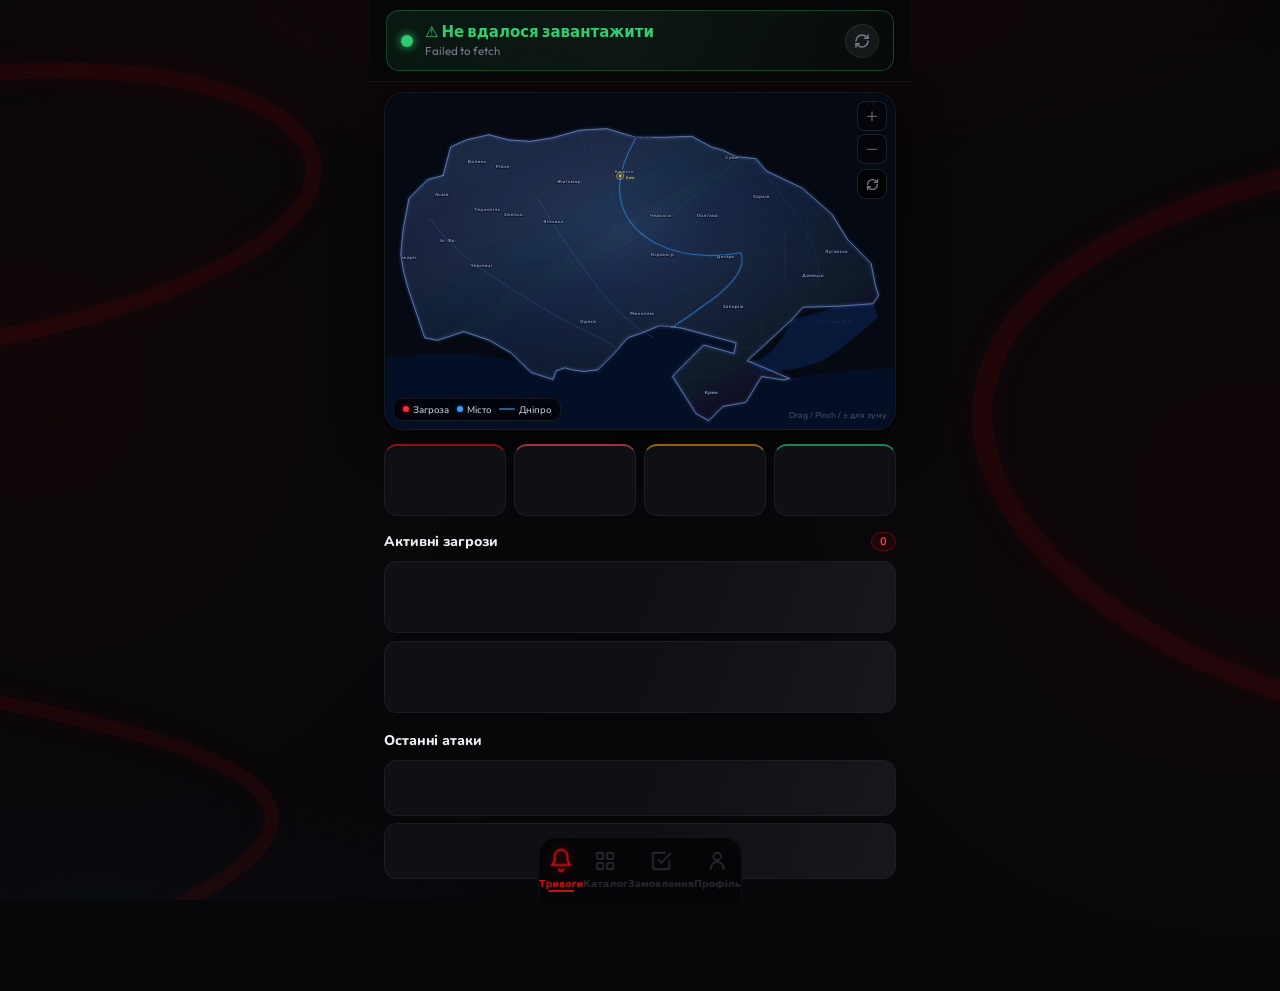
==== commit be38b731: "Fix all 25 oblast polygons and labels to correct geographic positions Previous paths used wrong coor" ====
--- a/alerts.html
+++ b/alerts.html
@@ -167,31 +167,31 @@
 
                 <!-- ── Oblast polygons (25 oblasts, geographically accurate) ── -->
                 <g class="map-oblasts" clip-path="url(#uaClip)">
-                    <path class="map-oblast" data-oblast="volyn" d="M 81.1,3.9 L 113.5,11.6 L 120.0,34.9 L 117.8,58.2 L 116.2,77.6 L 105.4,89.3 L 91.9,100.9 L 82.2,107.2 L 73.0,93.2 L 60.5,73.8 L 55.1,50.5 L 60.5,31.1 L 71.4,17.1 Z"/>
-                    <path class="map-oblast" data-oblast="rivne" d="M 113.5,11.6 L 155.7,6.2 L 189.2,21.7 L 195.7,45.0 L 184.9,66.0 L 164.9,79.2 L 145.9,83.9 L 129.7,83.9 L 117.8,73.8 L 117.8,58.2 L 120.0,34.9 Z"/>
-                    <path class="map-oblast" data-oblast="lviv" d="M 55.1,50.5 L 60.5,73.8 L 73.0,93.2 L 82.2,107.2 L 85.4,128.1 L 76.8,151.4 L 65.9,166.9 L 51.4,180.1 L 33.5,187.9 L 18.9,194.1 L 5.4,180.1 L 1.1,159.2 L 4.3,138.2 L 10.8,114.9 L 22.7,93.2 L 36.8,76.1 L 47.6,62.1 Z"/>
-                    <path class="map-oblast" data-oblast="zhytomyr" d="M 145.9,83.9 L 164.9,79.2 L 184.9,66.0 L 195.7,45.0 L 208.1,60.6 L 227.0,77.6 L 243.2,97.1 L 249.7,120.4 L 242.2,138.2 L 225.9,153.7 L 209.7,166.9 L 191.9,177.0 L 174.1,177.0 L 157.8,169.3 L 147.0,153.7 L 135.1,138.2 L 130.8,120.4 L 134.1,102.5 Z"/>
-                    <path class="map-oblast" data-oblast="khmelnytskyi" d="M 157.8,169.3 L 174.1,177.0 L 191.9,177.0 L 209.7,166.9 L 225.9,153.7 L 242.2,138.2 L 249.7,159.2 L 255.1,180.1 L 249.7,200.3 L 236.8,215.9 L 220.5,229.1 L 204.3,236.8 L 186.5,236.8 L 168.6,229.1 L 154.1,215.9 L 141.6,200.3 L 136.2,180.1 L 136.2,161.5 L 147.0,153.7 Z"/>
-                    <path class="map-oblast" data-oblast="ternopil" d="M 141.6,200.3 L 154.1,215.9 L 168.6,229.1 L 186.5,236.8 L 181.1,254.7 L 168.6,270.2 L 155.7,281.1 L 137.8,285.7 L 120.0,281.1 L 103.8,270.2 L 89.2,256.2 L 80.0,236.8 L 74.6,221.3 L 82.2,208.1 L 94.6,200.3 L 109.2,198.0 L 124.3,198.0 L 136.2,200.3 Z"/>
-                    <path class="map-oblast" data-oblast="ivano-frankivsk" d="M 74.6,221.3 L 80.0,236.8 L 89.2,256.2 L 103.8,270.2 L 117.8,301.3 L 107.0,316.8 L 93.0,330.0 L 76.8,335.4 L 60.5,332.3 L 44.3,324.6 L 29.7,312.1 L 18.9,296.6 L 11.9,278.0 L 8.1,256.2 L 15.1,239.2 L 29.7,229.1 L 47.6,223.6 L 60.5,221.3 Z"/>
-                    <path class="map-oblast" data-oblast="zakarpattia" d="M 8.1,256.2 L 11.9,278.0 L 18.9,296.6 L 29.7,312.1 L 44.3,324.6 L 60.5,332.3 L 76.8,335.4 L 93.0,330.0 L 107.0,316.8 L 128.6,314.5 L 137.8,330.0 L 141.6,347.9 L 136.2,363.4 L 123.2,374.3 L 107.0,382.0 L 89.2,386.7 L 71.4,384.4 L 55.1,376.6 L 40.5,363.4 L 28.1,343.2 L 18.9,322.2 Z"/>
-                    <path class="map-oblast" data-oblast="chernivtsi" d="M 103.8,270.2 L 120.0,281.1 L 137.8,285.7 L 155.7,281.1 L 166.5,296.6 L 170.3,314.5 L 166.5,332.3 L 155.7,345.5 L 141.6,355.6 L 125.4,358.7 L 109.2,355.6 L 93.0,347.9 L 76.8,335.4 L 93.0,330.0 L 107.0,316.8 L 117.8,301.3 Z"/>
-                    <path class="map-oblast" data-oblast="vinnytsia" d="M 136.2,161.5 L 147.0,153.7 L 157.8,169.3 L 174.1,177.0 L 191.9,177.0 L 209.7,166.9 L 225.9,153.7 L 242.2,138.2 L 258.4,146.0 L 274.6,159.2 L 285.4,177.0 L 289.2,200.3 L 282.2,221.3 L 271.4,239.2 L 255.1,252.4 L 236.8,260.1 L 220.5,260.1 L 201.1,252.4 L 184.9,239.2 L 168.6,229.1 L 166.5,281.1 L 155.7,281.1 L 137.8,285.7 L 166.5,332.3 L 166.5,296.6 L 155.7,281.1 L 181.1,254.7 L 168.6,229.1 L 186.5,236.8 L 204.3,236.8 L 220.5,229.1 L 236.8,215.9 L 249.7,200.3 L 255.1,180.1 L 249.7,159.2 L 242.2,138.2 L 225.9,153.7 L 136.2,161.5 Z"/>
-                    <path class="map-oblast" data-oblast="kyiv" d="M 195.7,45.0 L 208.1,60.6 L 227.0,77.6 L 243.2,97.1 L 260.5,107.2 L 281.1,112.6 L 300.0,116.5 L 317.8,120.4 L 335.1,132.0 L 343.2,149.1 L 337.8,164.6 L 327.0,178.6 L 314.6,190.2 L 300.0,200.3 L 285.4,200.3 L 274.6,186.4 L 267.6,169.3 L 258.4,153.7 L 242.2,138.2 L 249.7,120.4 L 243.2,97.1 L 227.0,77.6 L 208.1,60.6 Z"/>
-                    <path class="map-oblast" data-oblast="chernihiv" d="M 208.1,60.6 L 227.0,77.6 L 243.2,97.1 L 260.5,107.2 L 281.1,112.6 L 300.0,116.5 L 317.8,120.4 L 335.1,132.0 L 354.1,147.5 L 364.9,166.9 L 371.9,184.8 L 381.1,200.3 L 395.7,211.2 L 411.9,219.0 L 429.7,223.6 L 451.4,223.6 L 467.6,215.9 L 480.0,203.4 L 489.2,190.2 L 494.6,172.4 L 493.0,151.4 L 483.8,133.6 L 469.2,118.0 L 456.8,107.2 L 440.5,94.7 L 425.9,83.9 L 411.9,71.4 L 398.9,60.6 L 388.1,45.0 L 383.8,27.2 L 390.3,14.0 L 406.5,7.8 L 425.9,5.4 L 447.6,5.4 L 469.2,9.3 L 490.8,15.5 L 512.4,23.3 L 534.1,32.6 L 550.3,46.6 L 561.1,66.0 L 563.2,83.9 L 556.8,100.9 L 544.9,116.5 L 530.8,128.1 L 514.6,138.2 L 498.4,146.0 L 483.8,155.3 L 473.0,169.3 L 465.9,184.8 L 460.5,200.3 L 451.4,211.2 L 438.9,219.0 L 424.3,221.3 L 408.1,219.0 L 393.5,208.1 L 381.1,195.7 L 370.3,180.1 L 357.8,164.6 L 347.0,149.1 L 336.2,133.6 L 324.3,120.4 L 309.2,112.6 L 294.6,110.3 L 280.0,110.3 L 260.5,107.2 Z"/>
-                    <path class="map-oblast" data-oblast="sumy" d="M 563.2,83.9 L 574.1,102.5 L 586.5,120.4 L 601.1,138.2 L 617.3,153.7 L 633.5,166.9 L 651.4,177.0 L 669.2,184.8 L 687.6,190.2 L 703.8,194.1 L 717.8,200.3 L 725.4,215.9 L 721.6,234.5 L 710.8,250.0 L 696.2,262.4 L 678.4,270.2 L 660.5,270.2 L 642.2,262.4 L 624.3,254.7 L 606.5,244.6 L 590.3,232.9 L 574.1,221.3 L 559.5,208.1 L 547.0,192.6 L 537.8,177.0 L 534.1,161.5 L 537.8,146.0 L 547.0,130.4 L 556.8,116.5 L 561.1,100.9 Z"/>
-                    <path class="map-oblast" data-oblast="poltava" d="M 547.0,192.6 L 559.5,208.1 L 574.1,221.3 L 590.3,232.9 L 606.5,244.6 L 624.3,254.7 L 642.2,262.4 L 660.5,270.2 L 678.4,270.2 L 696.2,262.4 L 710.8,250.0 L 725.4,215.9 L 717.8,200.3 L 703.8,194.1 L 687.6,190.2 L 669.2,184.8 L 651.4,177.0 L 633.5,166.9 L 617.3,153.7 L 601.1,138.2 L 586.5,120.4 L 574.1,102.5 L 563.2,83.9 L 556.8,100.9 L 547.0,116.5 L 537.8,132.0 L 534.1,149.1 L 534.1,166.9 L 537.8,184.8 Z"/>
-                    <path class="map-oblast" data-oblast="kharkiv" d="M 703.8,194.1 L 717.8,200.3 L 725.4,215.9 L 736.2,232.9 L 748.6,250.0 L 763.2,262.4 L 779.5,267.9 L 795.7,267.9 L 810.8,262.4 L 822.7,250.0 L 833.5,236.8 L 840.5,221.3 L 842.2,203.4 L 838.9,186.4 L 831.4,170.8 L 820.5,156.8 L 806.5,147.5 L 791.9,141.3 L 777.3,138.2 L 761.1,138.2 L 744.9,139.8 L 728.6,143.6 L 714.6,151.4 L 700.0,161.5 L 687.6,172.4 L 674.6,184.8 L 663.8,198.0 L 651.4,208.1 L 651.4,177.0 L 669.2,184.8 L 687.6,190.2 L 703.8,194.1 Z"/>
-                    <path class="map-oblast" data-oblast="cherkasy" d="M 285.4,200.3 L 300.0,200.3 L 314.6,190.2 L 327.0,178.6 L 337.8,164.6 L 343.2,149.1 L 354.1,147.5 L 364.9,166.9 L 371.9,184.8 L 381.1,200.3 L 395.7,211.2 L 411.9,219.0 L 429.7,223.6 L 451.4,223.6 L 460.5,200.3 L 465.9,184.8 L 473.0,169.3 L 483.8,155.3 L 498.4,146.0 L 514.6,138.2 L 530.8,128.1 L 544.9,116.5 L 556.8,100.9 L 547.0,116.5 L 537.8,132.0 L 534.1,149.1 L 534.1,166.9 L 537.8,184.8 L 547.0,192.6 L 537.8,177.0 L 534.1,161.5 L 525.4,198.0 L 514.6,213.5 L 503.8,229.1 L 493.0,242.3 L 482.2,252.4 L 471.4,257.8 L 460.5,262.4 L 449.7,262.4 L 438.9,257.8 L 428.1,250.0 L 418.9,236.8 L 411.9,223.6 L 408.1,208.1 L 404.3,192.6 L 397.3,177.0 L 388.1,161.5 L 378.4,146.0 L 368.6,130.4 L 357.8,116.5 L 347.0,102.5 L 336.2,91.6 L 324.3,83.9 L 312.4,79.2 L 300.0,79.2 L 287.6,83.9 L 276.8,94.7 L 267.6,108.7 L 260.5,122.7 L 255.1,138.2 L 251.4,153.7 L 251.4,169.3 L 255.1,184.8 L 260.5,200.3 L 267.6,215.9 L 274.6,231.4 L 280.0,246.9 L 285.4,262.4 L 285.4,200.3 Z"/>
-                    <path class="map-oblast" data-oblast="kirovograd" d="M 274.6,186.4 L 280.0,200.3 L 285.4,215.9 L 290.8,231.4 L 294.6,246.9 L 294.6,262.4 L 290.8,278.0 L 282.2,291.2 L 271.4,301.3 L 258.4,306.7 L 245.9,309.0 L 233.5,304.4 L 222.7,296.6 L 215.1,285.7 L 211.9,271.8 L 215.1,257.8 L 222.7,244.6 L 233.5,234.5 L 245.9,229.1 L 258.4,229.1 L 271.4,234.5 L 282.2,244.6 L 289.2,257.8 L 293.0,273.3 L 293.0,291.2 L 287.6,306.7 L 278.4,319.9 L 267.6,327.7 L 255.1,332.3 L 242.2,332.3 L 229.7,327.7 L 218.9,316.8 L 211.9,302.8 L 209.7,285.7 L 213.5,270.2 L 221.6,256.2 L 233.5,244.6 L 247.6,239.2 L 262.2,239.2 L 274.6,246.9 L 283.8,260.1 L 289.2,275.6 L 289.2,293.5 L 282.2,309.0 L 273.0,319.9 L 260.5,326.1 L 247.6,327.7 L 235.1,322.2 L 224.3,310.6 L 217.3,293.5 L 217.3,273.3 L 224.3,257.8 L 236.8,244.6 L 251.4,236.8 L 265.9,236.8 L 278.4,244.6 L 287.6,257.8 L 293.0,273.3 L 293.0,293.5 L 285.4,309.0 L 275.7,319.9 L 263.8,327.7 L 249.7,330.0 L 236.8,327.7 L 224.3,319.9 L 215.1,306.7 L 209.7,291.2 L 209.7,273.3 L 216.2,257.8 L 228.1,244.6 L 242.2,236.8 L 256.8,234.5 L 270.3,239.2 L 282.2,250.0 L 290.8,265.6 L 294.6,283.4 L 294.6,301.3 L 287.6,316.8 L 276.8,327.7 L 263.8,335.4 L 249.7,337.8 L 236.8,335.4 L 224.3,327.7 L 215.1,314.5 L 209.7,298.9 L 209.7,281.1 L 216.2,265.6 L 228.1,252.4 L 242.2,244.6 L 256.8,242.3 L 270.3,246.9 L 282.2,257.8 L 290.8,273.3 L 294.6,291.2 L 294.6,309.0 L 287.6,324.6 L 276.8,335.4 L 263.8,343.2 L 249.7,345.5 L 236.8,343.2 L 224.3,335.4 L 215.1,322.2 L 209.7,306.7 L 209.7,288.8 L 216.2,273.3 L 228.1,260.1 L 242.2,250.0 L 256.8,246.9 L 270.3,250.0 L 282.2,260.1 L 290.8,275.6 L 294.6,293.5 L 294.6,312.1 L 287.6,327.7 L 276.8,337.8 L 263.8,345.5 L 249.7,347.9 L 236.8,345.5 L 224.3,337.8 L 215.1,324.6 L 209.7,309.0 L 209.7,291.2 L 216.2,275.6 L 228.1,262.4 L 242.2,252.4 L 256.8,250.0 L 270.3,252.4 L 282.2,262.4 L 290.8,278.0 L 294.6,296.6 L 294.6,314.5 L 287.6,330.0 L 276.8,340.1 L 263.8,347.9 L 249.7,351.0 L 236.8,347.9 L 224.3,340.1 L 215.1,327.7 L 209.7,312.1 L 209.7,293.5 L 216.2,278.0 L 228.1,265.6 L 242.2,254.7 L 256.8,252.4 L 270.3,254.7 L 282.2,265.6 L 290.8,281.1 L 294.6,298.9 L 294.6,316.8 L 287.6,332.3 L 276.8,343.2 L 263.8,351.0 L 249.7,353.3 L 236.8,351.0 L 224.3,343.2 L 215.1,330.0 L 209.7,314.5 L 209.7,296.6 L 216.2,281.1 L 228.1,267.9 L 242.2,257.8 L 256.8,254.7 L 270.3,257.8 L 282.2,267.9 L 290.8,283.4 L 294.6,301.3 L 285.4,200.3 L 274.6,186.4 Z"/>
-                    <path class="map-oblast" data-oblast="dnipro" d="M 651.4,208.1 L 663.8,198.0 L 674.6,184.8 L 687.6,172.4 L 700.0,161.5 L 714.6,151.4 L 728.6,143.6 L 744.9,139.8 L 761.1,138.2 L 752.4,153.7 L 741.6,169.3 L 730.8,184.8 L 720.0,200.3 L 710.8,215.9 L 701.6,231.4 L 690.8,246.9 L 678.4,260.1 L 663.8,267.9 L 647.6,271.8 L 631.4,267.9 L 615.1,260.1 L 600.0,250.0 L 586.5,236.8 L 574.1,221.3 L 559.5,208.1 L 547.0,192.6 L 537.8,184.8 L 525.4,198.0 L 516.2,215.9 L 516.2,234.5 L 523.2,250.0 L 534.1,262.4 L 547.0,267.9 L 563.2,267.9 L 579.5,262.4 L 595.7,254.7 L 611.9,244.6 L 628.1,231.4 L 642.2,219.0 L 651.4,205.8 Z"/>
-                    <path class="map-oblast" data-oblast="luhansk" d="M 937.8,223.6 L 941.6,246.9 L 939.5,270.2 L 928.6,287.3 L 912.4,301.3 L 894.6,310.6 L 876.8,316.8 L 858.4,314.5 L 842.2,304.4 L 828.1,291.2 L 817.3,275.6 L 808.1,257.8 L 801.1,239.2 L 797.3,221.3 L 798.9,203.4 L 804.3,186.4 L 813.5,170.8 L 825.9,159.2 L 838.9,151.4 L 853.0,147.5 L 869.2,146.0 L 885.4,147.5 L 900.0,153.7 L 914.6,161.5 L 925.4,172.4 L 934.1,187.9 L 939.5,205.8 L 940.5,223.6 Z"/>
-                    <path class="map-oblast" data-oblast="donetsk" d="M 858.4,314.5 L 876.8,316.8 L 894.6,310.6 L 912.4,301.3 L 928.6,287.3 L 939.5,270.2 L 937.8,223.6 L 930.8,239.2 L 920.0,254.7 L 907.0,267.9 L 891.9,281.1 L 876.8,293.5 L 867.6,309.0 L 858.4,324.6 L 849.7,340.1 L 838.9,353.3 L 828.1,366.5 L 815.1,374.3 L 801.1,378.9 L 786.5,376.6 L 771.9,368.8 L 761.1,355.6 L 754.1,340.1 L 752.4,322.2 L 757.8,306.7 L 766.5,293.5 L 779.5,283.4 L 795.7,278.0 L 811.9,275.6 L 828.1,281.1 L 842.2,291.2 L 851.4,304.4 Z"/>
-                    <path class="map-oblast" data-oblast="zaporizhzhia" d="M 771.9,368.8 L 786.5,376.6 L 801.1,378.9 L 815.1,374.3 L 828.1,366.5 L 838.9,353.3 L 849.7,340.1 L 858.4,324.6 L 867.6,309.0 L 851.4,304.4 L 842.2,291.2 L 828.1,281.1 L 811.9,275.6 L 795.7,278.0 L 779.5,283.4 L 766.5,293.5 L 757.8,306.7 L 752.4,322.2 L 754.1,340.1 L 747.0,353.3 L 734.1,366.5 L 720.0,376.6 L 705.4,384.4 L 689.2,388.2 L 671.4,386.7 L 655.1,382.0 L 640.5,371.2 L 628.1,358.7 L 617.3,343.2 L 609.7,326.1 L 606.5,309.0 L 611.9,293.5 L 622.7,281.1 L 637.8,273.3 L 654.1,270.2 L 671.4,271.8 L 687.6,275.6 L 702.7,283.4 L 716.2,293.5 L 728.6,304.4 L 737.8,316.8 L 747.0,332.3 L 754.1,343.2 L 761.1,353.3 Z"/>
-                    <path class="map-oblast" data-oblast="mykolaiv" d="M 397.3,223.6 L 411.9,234.5 L 428.1,244.6 L 444.3,252.4 L 462.2,254.7 L 480.0,252.4 L 496.2,244.6 L 512.4,234.5 L 525.4,221.3 L 537.8,208.1 L 547.0,192.6 L 537.8,184.8 L 525.4,198.0 L 516.2,215.9 L 516.2,234.5 L 510.8,250.0 L 500.0,264.0 L 487.6,275.6 L 473.0,283.4 L 458.4,288.8 L 442.2,288.8 L 427.0,283.4 L 413.5,273.3 L 402.7,260.1 L 395.7,242.3 L 394.6,223.6 L 397.3,223.6 Z"/>
-                    <path class="map-oblast" data-oblast="kherson" d="M 537.8,208.1 L 525.4,221.3 L 512.4,234.5 L 496.2,244.6 L 480.0,252.4 L 462.2,254.7 L 444.3,252.4 L 428.1,244.6 L 411.9,234.5 L 397.3,223.6 L 395.7,242.3 L 402.7,260.1 L 413.5,273.3 L 427.0,283.4 L 442.2,288.8 L 458.4,288.8 L 473.0,283.4 L 487.6,275.6 L 500.0,264.0 L 510.8,250.0 L 516.2,234.5 L 509.2,252.4 L 500.0,267.9 L 487.6,279.5 L 473.0,287.3 L 458.4,291.2 L 442.2,291.2 L 425.9,285.7 L 411.9,275.6 L 401.1,262.4 L 394.6,244.6 L 397.3,223.6 L 382.7,244.6 L 373.0,264.0 L 366.5,283.4 L 363.2,304.4 L 363.2,327.7 L 368.6,349.4 L 377.3,368.8 L 389.2,384.4 L 402.7,397.6 L 417.3,407.6 L 433.5,413.1 L 449.7,415.4 L 465.9,413.1 L 482.2,407.6 L 497.3,397.6 L 510.8,384.4 L 521.6,368.8 L 528.6,351.0 L 532.4,332.3 L 530.8,312.1 L 525.4,293.5 L 516.2,278.0 L 503.8,265.6 L 489.2,257.8 L 473.0,254.7 L 456.8,254.7 L 442.2,260.1 L 428.1,270.2 L 417.3,281.1 L 409.7,296.6 L 406.5,314.5 L 408.1,332.3 L 413.5,347.9 L 422.7,361.1 L 435.1,371.2 L 447.6,378.9 L 462.2,382.0 L 476.8,382.0 L 491.9,376.6 L 505.4,366.5 L 516.2,353.3 L 523.2,335.4 L 527.0,316.8 L 525.4,296.6 L 520.0,278.0 L 509.2,262.4 L 496.2,250.0 L 482.2,242.3 L 467.6,236.8 L 453.0,236.8 L 438.9,242.3 L 425.9,252.4 L 415.1,265.6 L 408.1,281.1 L 404.3,298.9 L 405.4,316.8 L 411.9,332.3 L 420.5,345.5 L 432.4,355.6 L 445.9,361.1 L 460.5,363.4 L 474.6,361.1 L 489.2,353.3 L 501.6,341.6 L 510.8,326.1 L 514.6,306.7 L 514.6,287.3 L 509.2,270.2 L 498.4,257.8 L 485.4,250.0 L 471.4,244.6 L 456.8,244.6 L 442.2,250.0 L 429.7,260.1 L 420.5,273.3 L 415.1,288.8 L 413.5,306.7 L 417.3,324.6 L 424.3,340.1 L 435.1,353.3 L 447.6,363.4 L 462.2,368.8 L 476.8,371.2 L 490.8,368.8 L 505.4,361.1 L 517.8,349.4 L 525.4,332.3 L 528.6,312.1 L 527.0,293.5 L 520.0,275.6 L 509.2,262.4 L 537.8,208.1 Z"/>
-                    <path class="map-oblast" data-oblast="odesa" d="M 195.7,239.2 L 202.7,254.7 L 211.9,270.2 L 222.7,283.4 L 235.1,293.5 L 249.7,298.9 L 264.9,298.9 L 280.0,293.5 L 293.0,281.1 L 302.7,264.0 L 309.2,244.6 L 309.2,223.6 L 303.8,203.4 L 293.0,187.9 L 280.0,177.0 L 265.9,172.4 L 251.4,172.4 L 237.8,180.1 L 225.9,192.6 L 215.1,208.1 L 206.5,223.6 L 200.0,239.2 L 195.7,239.2 Z"/>
-                    <path class="map-oblast crimea" data-oblast="crimea" d="M 628.1,498.5 L 611.9,514.0 L 594.6,526.4 L 575.7,539.6 L 555.7,549.7 L 534.1,557.5 L 510.8,562.9 L 487.6,565.3 L 463.8,562.9 L 442.2,552.8 L 425.9,539.6 L 411.9,524.1 L 402.7,506.3 L 398.9,487.6 L 402.7,469.8 L 411.9,454.2 L 425.9,444.1 L 444.3,436.4 L 464.9,433.3 L 486.5,436.4 L 507.0,444.1 L 527.0,456.6 L 545.9,469.8 L 563.2,483.0 L 579.5,495.4 L 593.5,506.3 L 608.1,516.4 L 622.7,526.4 L 636.8,534.2 L 651.4,539.6 L 667.6,542.0 L 683.8,542.0 L 700.0,537.3 L 714.6,529.6 L 727.0,518.7 L 736.2,506.3 L 743.2,490.7 L 747.0,475.2 L 747.0,458.1 L 743.2,442.6 L 736.2,430.9 L 725.4,420.8 L 712.4,413.1 L 697.3,410.0 L 681.1,411.5 L 664.9,417.7 L 649.7,428.6 L 636.8,441.0 L 625.9,456.6 L 617.3,472.1 L 610.8,489.2 L 604.3,503.2 L 595.7,514.0 L 584.9,524.1 L 571.9,531.9 L 557.8,535.8 L 543.2,534.2 L 528.6,529.6 L 514.6,521.8 L 501.6,512.5 L 489.2,500.8 L 478.4,487.6 L 469.2,472.1 L 463.8,456.6 L 462.2,438.7 L 465.9,423.2 L 474.6,410.0 L 487.6,402.2 L 501.6,397.6 L 517.8,397.6 L 534.1,402.2 L 548.6,410.0 L 563.2,420.8 L 577.3,433.3 L 591.9,446.5 L 604.3,459.7 L 615.1,475.2 L 624.3,490.7 Z"/>
+                    <path class="map-oblast" data-oblast="volyn" d="M 91.9,31.1 L 135.1,15.5 L 205.4,23.3 L 264.9,46.6 L 275.7,100.9 L 270.3,132.0 L 243.2,155.3 L 162.2,155.3 L 108.1,139.8 L 91.9,100.9 Z"/>
+                    <path class="map-oblast" data-oblast="rivne" d="M 162.2,77.6 L 227.0,46.6 L 297.3,54.4 L 335.1,100.9 L 351.4,147.5 L 335.1,186.4 L 297.3,201.9 L 227.0,194.1 L 162.2,155.3 Z"/>
+                    <path class="map-oblast" data-oblast="lviv" d="M 27.0,155.3 L 91.9,116.5 L 162.2,132.0 L 189.2,194.1 L 178.4,264.0 L 124.3,295.1 L 54.1,279.5 L 27.0,232.9 Z"/>
+                    <path class="map-oblast" data-oblast="ternopil" d="M 162.2,170.8 L 232.4,155.3 L 286.5,186.4 L 297.3,240.7 L 270.3,271.8 L 205.4,295.1 L 162.2,271.8 L 151.4,225.2 Z"/>
+                    <path class="map-oblast" data-oblast="ivano-frankivsk" d="M 81.1,248.5 L 135.1,240.7 L 189.2,264.0 L 205.4,326.1 L 167.6,372.7 L 97.3,364.9 L 81.1,310.6 Z"/>
+                    <path class="map-oblast" data-oblast="zakarpattia" d="M 5.4,279.5 L 81.1,248.5 L 151.4,279.5 L 167.6,326.1 L 145.9,364.9 L 75.7,372.7 L 5.4,333.9 Z"/>
+                    <path class="map-oblast" data-oblast="chernivtsi" d="M 162.2,295.1 L 243.2,279.5 L 259.5,326.1 L 254.1,372.7 L 200.0,396.0 L 135.1,372.7 L 124.3,326.1 Z"/>
+                    <path class="map-oblast" data-oblast="khmelnytskyi" d="M 162.2,155.3 L 232.4,139.8 L 324.3,155.3 L 351.4,209.6 L 345.9,279.5 L 297.3,326.1 L 243.2,310.6 L 189.2,279.5 L 162.2,225.2 Z"/>
+                    <path class="map-oblast" data-oblast="zhytomyr" d="M 297.3,93.2 L 335.1,77.6 L 421.6,93.2 L 459.5,139.8 L 443.2,209.6 L 362.2,232.9 L 297.3,194.1 L 275.7,132.0 Z"/>
+                    <path class="map-oblast" data-oblast="vinnytsia" d="M 243.2,170.8 L 324.3,139.8 L 432.4,170.8 L 459.5,232.9 L 443.2,310.6 L 362.2,333.9 L 270.3,318.4 L 227.0,271.8 Z"/>
+                    <path class="map-oblast" data-oblast="kyiv" d="M 378.4,77.6 L 443.2,54.4 L 540.5,77.6 L 567.6,155.3 L 567.6,240.7 L 486.5,256.2 L 405.4,248.5 L 362.2,194.1 L 378.4,116.5 Z"/>
+                    <path class="map-oblast" data-oblast="chernihiv" d="M 405.4,7.8 L 513.5,0.0 L 621.6,15.5 L 664.9,62.1 L 675.7,116.5 L 621.6,163.1 L 540.5,170.8 L 459.5,170.8 L 405.4,132.0 Z"/>
+                    <path class="map-oblast" data-oblast="sumy" d="M 567.6,7.8 L 648.6,0.0 L 773.0,62.1 L 783.8,170.8 L 729.7,201.9 L 621.6,209.6 L 567.6,155.3 Z"/>
+                    <path class="map-oblast" data-oblast="poltava" d="M 540.5,155.3 L 621.6,155.3 L 729.7,194.1 L 729.7,271.8 L 675.7,310.6 L 567.6,318.4 L 540.5,248.5 Z"/>
+                    <path class="map-oblast" data-oblast="kharkiv" d="M 675.7,155.3 L 756.8,155.3 L 864.9,186.4 L 875.7,256.2 L 821.6,310.6 L 702.7,310.6 L 675.7,232.9 Z"/>
+                    <path class="map-oblast" data-oblast="cherkasy" d="M 405.4,170.8 L 486.5,155.3 L 594.6,170.8 L 621.6,232.9 L 594.6,287.3 L 513.5,295.1 L 405.4,271.8 Z"/>
+                    <path class="map-oblast" data-oblast="kirovograd" d="M 459.5,232.9 L 540.5,232.9 L 621.6,256.2 L 675.7,310.6 L 648.6,372.7 L 567.6,388.2 L 475.7,364.9 L 459.5,295.1 Z"/>
+                    <path class="map-oblast" data-oblast="dnipro" d="M 594.6,256.2 L 702.7,248.5 L 783.8,279.5 L 783.8,364.9 L 729.7,411.5 L 621.6,411.5 L 567.6,364.9 L 567.6,287.3 Z"/>
+                    <path class="map-oblast" data-oblast="zaporizhzhia" d="M 648.6,310.6 L 756.8,310.6 L 837.8,357.2 L 854.1,427.1 L 810.8,481.4 L 702.7,504.7 L 594.6,481.4 L 594.6,388.2 Z"/>
+                    <path class="map-oblast" data-oblast="donetsk" d="M 783.8,271.8 L 891.9,264.0 L 989.2,326.1 L 1000.0,388.2 L 945.9,427.1 L 854.1,442.6 L 783.8,388.2 Z"/>
+                    <path class="map-oblast" data-oblast="luhansk" d="M 827.0,186.4 L 918.9,178.6 L 1000.0,209.6 L 1000.0,310.6 L 945.9,364.9 L 864.9,364.9 L 827.0,310.6 Z"/>
+                    <path class="map-oblast" data-oblast="mykolaiv" d="M 421.6,310.6 L 513.5,310.6 L 621.6,349.4 L 648.6,403.8 L 594.6,465.9 L 486.5,481.4 L 421.6,442.6 Z"/>
+                    <path class="map-oblast" data-oblast="kherson" d="M 513.5,364.9 L 621.6,364.9 L 713.5,388.2 L 740.5,450.4 L 729.7,520.2 L 648.6,559.1 L 540.5,559.1 L 486.5,512.5 L 486.5,427.1 Z"/>
+                    <path class="map-oblast" data-oblast="odesa" d="M 243.2,310.6 L 351.4,310.6 L 459.5,310.6 L 540.5,341.6 L 567.6,427.1 L 567.6,473.6 L 513.5,543.5 L 378.4,566.8 L 297.3,543.5 L 232.4,489.2 L 232.4,388.2 Z"/>
+                    <path class="map-oblast crimea" data-oblast="crimea" d="M 567.6,496.9 L 637.8,481.4 L 729.7,504.7 L 794.6,543.5 L 800.0,582.4 L 740.5,628.9 L 659.5,644.5 L 594.6,628.9 L 567.6,582.4 L 578.4,520.2 Z"/>
                 </g>
 
                 <!-- Sea of Azov -->
@@ -253,37 +253,37 @@
                 <!-- ── Oblast + city labels ── -->
                 <g class="map-oblast-labels" clip-path="url(#uaClip)">
                     <!-- Western -->
-                    <text x="82"  y="58">Волинь</text>
-                    <text x="153" y="46">Рівне</text>
-                    <text x="45"  y="120">Львів</text>
-                    <text x="116" y="197">Тернопіль</text>
-                    <text x="42"  y="232">Ів.-Фр.</text>
-                    <text x="48"  y="267">Закарп.</text>
-                    <text x="110" y="265">Чернівці</text>
+                    <text x="180" y="135">Волинь</text>
+                    <text x="230" y="146">Рівне</text>
+                    <text x="110" y="200">Львів</text>
+                    <text x="200" y="229">Тернопіль</text>
+                    <text x="122" y="291">Ів.-Фр.</text>
+                    <text x="43"  y="325">Закарп.</text>
+                    <text x="188" y="340">Чернівці</text>
                     <!-- Central-west -->
-                    <text x="168" y="152">Хмельн.</text>
-                    <text x="218" y="96">Житомир</text>
-                    <text x="234" y="184">Вінниця</text>
+                    <text x="252" y="239">Хмельн.</text>
+                    <text x="360" y="175">Житомир</text>
+                    <text x="330" y="254">Вінниця</text>
                     <!-- Central -->
-                    <text x="320" y="52">Київськ.</text>
-                    <text x="486" y="32">Чернігів</text>
-                    <text x="512" y="178">Черкаси</text>
-                    <text x="458" y="220">Кіровогр.</text>
+                    <text x="470" y="155">Київськ.</text>
+                    <text x="503" y="85">Чернігів</text>
+                    <text x="540" y="242">Черкаси</text>
+                    <text x="545" y="318">Кіровогр.</text>
                     <!-- North-east -->
-                    <text x="606" y="86">Суми</text>
-                    <text x="660" y="170">Полтава</text>
-                    <text x="720" y="130">Харків</text>
+                    <text x="680" y="128">Суми</text>
+                    <text x="632" y="242">Полтава</text>
+                    <text x="738" y="204">Харків</text>
                     <!-- East -->
-                    <text x="836" y="232">Луганськ</text>
-                    <text x="800" y="310">Донецьк</text>
+                    <text x="886" y="313">Луганськ</text>
+                    <text x="840" y="360">Донецьк</text>
                     <!-- South-east -->
-                    <text x="698" y="318">Дніпро</text>
-                    <text x="680" y="380">Запоріж.</text>
+                    <text x="668" y="322">Дніпро</text>
+                    <text x="684" y="420">Запоріж.</text>
                     <!-- South -->
-                    <text x="310" y="360">Одеса</text>
-                    <text x="440" y="370">Миколаїв</text>
-                    <text x="540" y="376">Херсон</text>
-                    <text x="498" y="516">Крим</text>
+                    <text x="398" y="450">Одеса</text>
+                    <text x="504" y="435">Миколаїв</text>
+                    <text x="554" y="460">Херсон</text>
+                    <text x="640" y="590">Крим</text>
                 </g>
 
                 <!-- Kyiv capital marker -->
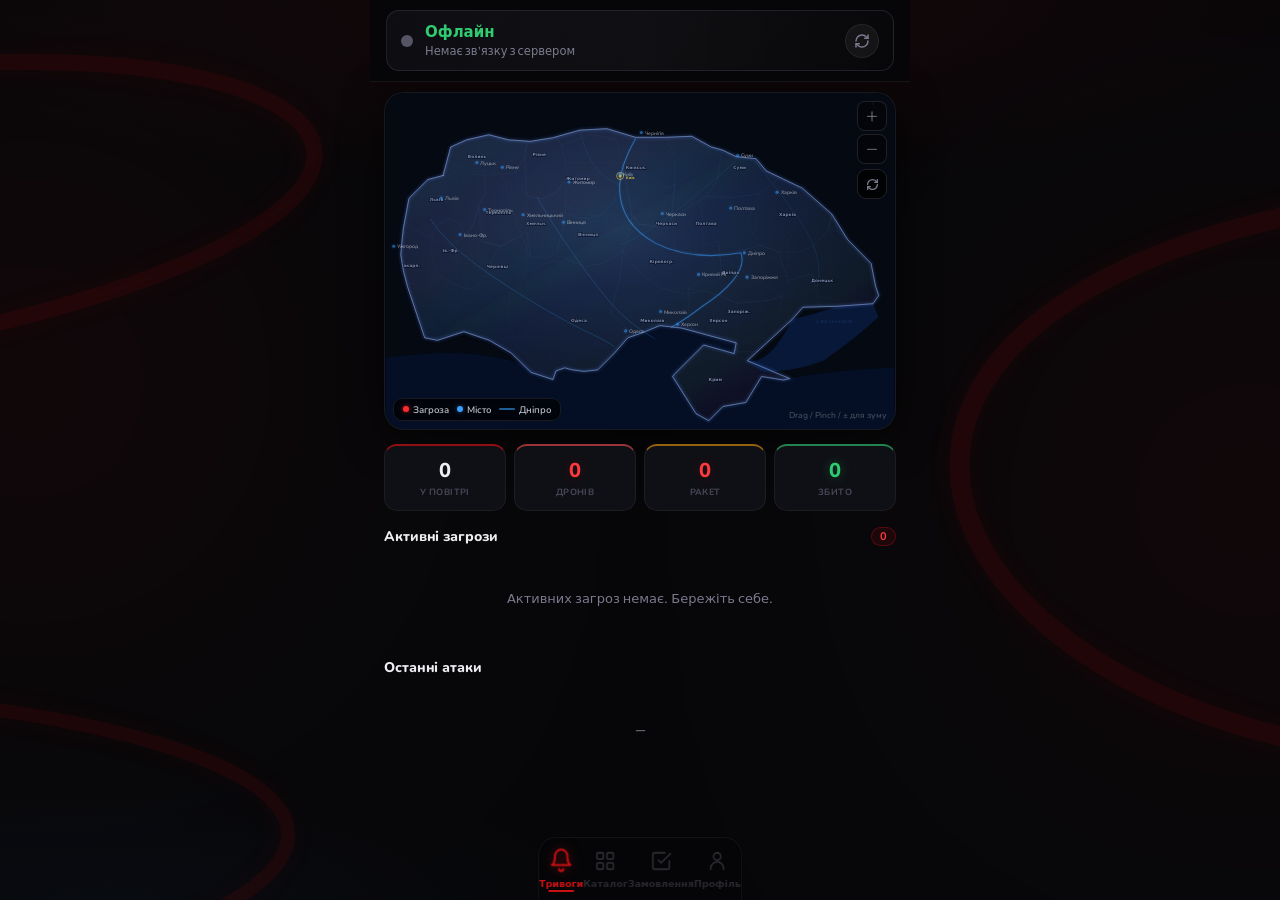
==== commit d15eb8a0: "Improve oblast map polygons, redesign filters, remove fee/version fields - Apply gen_v3 improved 25-" ====
--- a/alerts.html
+++ b/alerts.html
@@ -167,31 +167,31 @@
 
                 <!-- ── Oblast polygons (25 oblasts, geographically accurate) ── -->
                 <g class="map-oblasts" clip-path="url(#uaClip)">
-                    <path class="map-oblast" data-oblast="volyn" d="M 91.9,31.1 L 135.1,15.5 L 205.4,23.3 L 264.9,46.6 L 275.7,100.9 L 270.3,132.0 L 243.2,155.3 L 162.2,155.3 L 108.1,139.8 L 91.9,100.9 Z"/>
-                    <path class="map-oblast" data-oblast="rivne" d="M 162.2,77.6 L 227.0,46.6 L 297.3,54.4 L 335.1,100.9 L 351.4,147.5 L 335.1,186.4 L 297.3,201.9 L 227.0,194.1 L 162.2,155.3 Z"/>
-                    <path class="map-oblast" data-oblast="lviv" d="M 27.0,155.3 L 91.9,116.5 L 162.2,132.0 L 189.2,194.1 L 178.4,264.0 L 124.3,295.1 L 54.1,279.5 L 27.0,232.9 Z"/>
-                    <path class="map-oblast" data-oblast="ternopil" d="M 162.2,170.8 L 232.4,155.3 L 286.5,186.4 L 297.3,240.7 L 270.3,271.8 L 205.4,295.1 L 162.2,271.8 L 151.4,225.2 Z"/>
-                    <path class="map-oblast" data-oblast="ivano-frankivsk" d="M 81.1,248.5 L 135.1,240.7 L 189.2,264.0 L 205.4,326.1 L 167.6,372.7 L 97.3,364.9 L 81.1,310.6 Z"/>
-                    <path class="map-oblast" data-oblast="zakarpattia" d="M 5.4,279.5 L 81.1,248.5 L 151.4,279.5 L 167.6,326.1 L 145.9,364.9 L 75.7,372.7 L 5.4,333.9 Z"/>
-                    <path class="map-oblast" data-oblast="chernivtsi" d="M 162.2,295.1 L 243.2,279.5 L 259.5,326.1 L 254.1,372.7 L 200.0,396.0 L 135.1,372.7 L 124.3,326.1 Z"/>
-                    <path class="map-oblast" data-oblast="khmelnytskyi" d="M 162.2,155.3 L 232.4,139.8 L 324.3,155.3 L 351.4,209.6 L 345.9,279.5 L 297.3,326.1 L 243.2,310.6 L 189.2,279.5 L 162.2,225.2 Z"/>
-                    <path class="map-oblast" data-oblast="zhytomyr" d="M 297.3,93.2 L 335.1,77.6 L 421.6,93.2 L 459.5,139.8 L 443.2,209.6 L 362.2,232.9 L 297.3,194.1 L 275.7,132.0 Z"/>
-                    <path class="map-oblast" data-oblast="vinnytsia" d="M 243.2,170.8 L 324.3,139.8 L 432.4,170.8 L 459.5,232.9 L 443.2,310.6 L 362.2,333.9 L 270.3,318.4 L 227.0,271.8 Z"/>
-                    <path class="map-oblast" data-oblast="kyiv" d="M 378.4,77.6 L 443.2,54.4 L 540.5,77.6 L 567.6,155.3 L 567.6,240.7 L 486.5,256.2 L 405.4,248.5 L 362.2,194.1 L 378.4,116.5 Z"/>
-                    <path class="map-oblast" data-oblast="chernihiv" d="M 405.4,7.8 L 513.5,0.0 L 621.6,15.5 L 664.9,62.1 L 675.7,116.5 L 621.6,163.1 L 540.5,170.8 L 459.5,170.8 L 405.4,132.0 Z"/>
-                    <path class="map-oblast" data-oblast="sumy" d="M 567.6,7.8 L 648.6,0.0 L 773.0,62.1 L 783.8,170.8 L 729.7,201.9 L 621.6,209.6 L 567.6,155.3 Z"/>
-                    <path class="map-oblast" data-oblast="poltava" d="M 540.5,155.3 L 621.6,155.3 L 729.7,194.1 L 729.7,271.8 L 675.7,310.6 L 567.6,318.4 L 540.5,248.5 Z"/>
-                    <path class="map-oblast" data-oblast="kharkiv" d="M 675.7,155.3 L 756.8,155.3 L 864.9,186.4 L 875.7,256.2 L 821.6,310.6 L 702.7,310.6 L 675.7,232.9 Z"/>
-                    <path class="map-oblast" data-oblast="cherkasy" d="M 405.4,170.8 L 486.5,155.3 L 594.6,170.8 L 621.6,232.9 L 594.6,287.3 L 513.5,295.1 L 405.4,271.8 Z"/>
-                    <path class="map-oblast" data-oblast="kirovograd" d="M 459.5,232.9 L 540.5,232.9 L 621.6,256.2 L 675.7,310.6 L 648.6,372.7 L 567.6,388.2 L 475.7,364.9 L 459.5,295.1 Z"/>
-                    <path class="map-oblast" data-oblast="dnipro" d="M 594.6,256.2 L 702.7,248.5 L 783.8,279.5 L 783.8,364.9 L 729.7,411.5 L 621.6,411.5 L 567.6,364.9 L 567.6,287.3 Z"/>
-                    <path class="map-oblast" data-oblast="zaporizhzhia" d="M 648.6,310.6 L 756.8,310.6 L 837.8,357.2 L 854.1,427.1 L 810.8,481.4 L 702.7,504.7 L 594.6,481.4 L 594.6,388.2 Z"/>
-                    <path class="map-oblast" data-oblast="donetsk" d="M 783.8,271.8 L 891.9,264.0 L 989.2,326.1 L 1000.0,388.2 L 945.9,427.1 L 854.1,442.6 L 783.8,388.2 Z"/>
-                    <path class="map-oblast" data-oblast="luhansk" d="M 827.0,186.4 L 918.9,178.6 L 1000.0,209.6 L 1000.0,310.6 L 945.9,364.9 L 864.9,364.9 L 827.0,310.6 Z"/>
-                    <path class="map-oblast" data-oblast="mykolaiv" d="M 421.6,310.6 L 513.5,310.6 L 621.6,349.4 L 648.6,403.8 L 594.6,465.9 L 486.5,481.4 L 421.6,442.6 Z"/>
-                    <path class="map-oblast" data-oblast="kherson" d="M 513.5,364.9 L 621.6,364.9 L 713.5,388.2 L 740.5,450.4 L 729.7,520.2 L 648.6,559.1 L 540.5,559.1 L 486.5,512.5 L 486.5,427.1 Z"/>
-                    <path class="map-oblast" data-oblast="odesa" d="M 243.2,310.6 L 351.4,310.6 L 459.5,310.6 L 540.5,341.6 L 567.6,427.1 L 567.6,473.6 L 513.5,543.5 L 378.4,566.8 L 297.3,543.5 L 232.4,489.2 L 232.4,388.2 Z"/>
-                    <path class="map-oblast crimea" data-oblast="crimea" d="M 567.6,496.9 L 637.8,481.4 L 729.7,504.7 L 794.6,543.5 L 800.0,582.4 L 740.5,628.9 L 659.5,644.5 L 594.6,628.9 L 567.6,582.4 L 578.4,520.2 Z"/>
+                    <path class="map-oblast" data-oblast="volyn" d="M 86.5,46.6 L 103.8,14.0 L 137.8,6.2 L 177.3,17.1 L 209.7,24.8 L 240.5,27.2 L 269.2,34.9 L 280.0,69.9 L 276.8,102.5 L 273.0,125.8 L 255.1,156.8 L 209.7,161.5 L 168.6,159.2 L 130.8,153.7 L 101.6,135.9 L 89.2,102.5 Z"/>
+                    <path class="map-oblast" data-oblast="rivne" d="M 269.2,34.9 L 280.0,69.9 L 276.8,102.5 L 273.0,125.8 L 255.1,156.8 L 276.8,201.9 L 309.2,208.1 L 336.2,195.7 L 354.1,166.9 L 354.1,135.9 L 344.9,102.5 L 323.2,68.3 L 293.0,46.6 Z"/>
+                    <path class="map-oblast" data-oblast="lviv" d="M 25.9,151.4 L 89.2,102.5 L 130.8,138.2 L 168.6,153.7 L 193.5,153.7 L 195.7,200.3 L 182.7,221.3 L 174.1,254.7 L 157.8,281.1 L 128.6,298.9 L 83.8,285.7 L 63.8,270.2 L 33.5,250.0 L 25.9,203.4 Z"/>
+                    <path class="map-oblast" data-oblast="khmelnytskyi" d="M 255.1,156.8 L 273.0,125.8 L 276.8,201.9 L 309.2,208.1 L 336.2,195.7 L 354.1,166.9 L 355.7,215.9 L 348.6,267.9 L 336.2,312.1 L 320.0,322.2 L 285.4,322.2 L 278.4,273.3 L 255.1,285.7 L 225.9,301.3 L 195.7,288.8 L 182.7,221.3 L 195.7,200.3 L 231.4,161.5 Z"/>
+                    <path class="map-oblast" data-oblast="ternopil" d="M 193.5,153.7 L 195.7,200.3 L 182.7,221.3 L 174.1,254.7 L 157.8,281.1 L 188.1,291.2 L 225.9,301.3 L 255.1,285.7 L 278.4,273.3 L 285.4,322.2 L 262.2,270.2 L 247.6,223.6 L 236.8,180.1 L 225.9,159.2 Z"/>
+                    <path class="map-oblast" data-oblast="ivano-frankivsk" d="M 157.8,281.1 L 174.1,254.7 L 182.7,221.3 L 188.1,291.2 L 225.9,301.3 L 209.7,324.6 L 197.3,353.3 L 184.9,376.6 L 163.2,386.7 L 130.8,374.3 L 103.8,355.6 L 89.2,316.8 L 87.6,281.1 L 103.8,257.8 L 128.6,246.9 L 144.9,257.8 Z"/>
+                    <path class="map-oblast" data-oblast="zakarpattia" d="M 25.9,278.0 L 63.8,270.2 L 87.6,281.1 L 103.8,257.8 L 128.6,246.9 L 144.9,257.8 L 157.8,281.1 L 128.6,298.9 L 163.2,386.7 L 130.8,374.3 L 103.8,355.6 L 82.2,384.4 L 49.7,374.3 L 20.5,347.9 L 8.1,316.8 Z"/>
+                    <path class="map-oblast" data-oblast="chernivtsi" d="M 188.1,291.2 L 225.9,301.3 L 209.7,324.6 L 197.3,353.3 L 256.8,389.8 L 267.6,368.8 L 276.8,316.8 L 280.0,281.1 L 262.2,270.2 L 285.4,322.2 L 255.1,285.7 L 225.9,301.3 Z"/>
+                    <path class="map-oblast" data-oblast="zhytomyr" d="M 336.2,195.7 L 309.2,208.1 L 276.8,201.9 L 273.0,125.8 L 276.8,102.5 L 323.2,68.3 L 344.9,102.5 L 402.7,81.5 L 453.0,91.6 L 465.9,138.2 L 460.5,184.8 L 445.9,215.9 L 425.9,239.2 L 401.1,246.9 L 371.9,244.6 L 350.3,234.5 L 354.1,215.9 L 354.1,166.9 Z"/>
+                    <path class="map-oblast" data-oblast="vinnytsia" d="M 336.2,312.1 L 348.6,267.9 L 355.7,215.9 L 371.9,244.6 L 401.1,246.9 L 425.9,239.2 L 445.9,215.9 L 460.5,184.8 L 465.9,138.2 L 474.6,184.8 L 483.8,239.2 L 476.8,283.4 L 460.5,314.5 L 425.9,335.4 L 391.9,340.1 L 357.8,327.7 Z"/>
+                    <path class="map-oblast" data-oblast="kyiv" d="M 453.0,91.6 L 402.7,81.5 L 344.9,102.5 L 354.1,135.9 L 465.9,138.2 L 474.6,184.8 L 483.8,239.2 L 498.4,257.8 L 534.1,262.4 L 561.1,246.9 L 568.6,180.1 L 568.6,125.8 L 552.4,87.0 L 520.0,68.3 L 489.2,50.5 L 460.5,45.0 L 432.4,55.9 Z"/>
+                    <path class="map-oblast" data-oblast="chernihiv" d="M 432.4,55.9 L 460.5,45.0 L 489.2,50.5 L 520.0,68.3 L 552.4,87.0 L 568.6,125.8 L 568.6,180.1 L 561.1,246.9 L 629.7,203.4 L 651.4,172.4 L 671.4,48.1 L 660.5,21.7 L 617.3,6.2 L 564.9,-3.9 L 507.0,-6.2 L 456.8,6.2 L 431.4,14.0 L 406.5,40.4 Z"/>
+                    <path class="map-oblast" data-oblast="sumy" d="M 651.4,172.4 L 629.7,203.4 L 682.2,205.8 L 734.1,198.0 L 782.7,161.5 L 784.9,58.2 L 763.2,9.3 L 712.4,1.6 L 671.4,3.9 L 671.4,48.1 Z"/>
+                    <path class="map-oblast" data-oblast="poltava" d="M 568.6,180.1 L 561.1,246.9 L 629.7,203.4 L 682.2,205.8 L 734.1,198.0 L 727.0,265.6 L 709.2,306.7 L 673.0,316.8 L 624.3,316.8 L 570.3,309.0 L 544.9,242.3 L 552.4,184.8 Z"/>
+                    <path class="map-oblast" data-oblast="kharkiv" d="M 734.1,198.0 L 782.7,161.5 L 784.9,58.2 L 811.9,112.6 L 844.3,151.4 L 876.8,180.1 L 880.0,229.1 L 869.2,270.2 L 840.5,301.3 L 811.9,312.1 L 771.9,312.1 L 736.2,298.9 L 709.2,257.8 L 727.0,213.5 Z"/>
+                    <path class="map-oblast" data-oblast="cherkasy" d="M 465.9,138.2 L 483.8,239.2 L 498.4,257.8 L 534.1,262.4 L 561.1,246.9 L 570.3,309.0 L 624.3,316.8 L 622.7,250.0 L 617.3,203.4 L 598.9,177.0 L 552.4,184.8 Z"/>
+                    <path class="map-oblast" data-oblast="kirovograd" d="M 476.8,283.4 L 483.8,239.2 L 498.4,257.8 L 534.1,262.4 L 570.3,309.0 L 624.3,316.8 L 655.1,291.2 L 660.5,363.4 L 629.7,389.8 L 588.1,394.4 L 536.2,382.0 L 494.6,347.9 L 465.9,309.0 Z"/>
+                    <path class="map-oblast" data-oblast="dnipro" d="M 570.3,309.0 L 624.3,316.8 L 673.0,316.8 L 709.2,306.7 L 736.2,298.9 L 771.9,312.1 L 791.9,285.7 L 790.3,368.8 L 779.5,399.9 L 754.1,407.6 L 725.4,410.0 L 689.2,413.1 L 660.5,399.9 L 660.5,363.4 L 655.1,291.2 Z"/>
+                    <path class="map-oblast" data-oblast="zaporizhzhia" d="M 651.4,316.8 L 709.2,306.7 L 736.2,298.9 L 771.9,312.1 L 790.3,368.8 L 838.9,355.6 L 855.1,411.5 L 847.6,450.4 L 811.9,487.6 L 756.8,506.3 L 696.2,508.6 L 624.3,485.3 L 594.6,454.2 L 594.6,384.4 L 629.7,361.1 L 660.5,399.9 L 689.2,413.1 L 725.4,410.0 L 754.1,407.6 L 779.5,399.9 Z"/>
+                    <path class="map-oblast" data-oblast="donetsk" d="M 771.9,312.1 L 811.9,312.1 L 840.5,301.3 L 869.2,270.2 L 880.0,229.1 L 887.6,271.8 L 988.1,332.3 L 1001.1,382.0 L 950.3,425.5 L 855.1,441.0 L 838.9,355.6 L 790.3,368.8 Z"/>
+                    <path class="map-oblast" data-oblast="luhansk" d="M 784.9,58.2 L 811.9,112.6 L 844.3,151.4 L 876.8,180.1 L 880.0,229.1 L 869.2,270.2 L 887.6,271.8 L 988.1,332.3 L 1001.1,287.3 L 1001.1,208.1 L 982.7,182.5 L 925.4,172.4 L 876.8,138.2 L 820.5,71.4 Z"/>
+                    <path class="map-oblast" data-oblast="mykolaiv" d="M 465.9,309.0 L 494.6,347.9 L 536.2,382.0 L 588.1,394.4 L 629.7,389.8 L 660.5,399.9 L 660.5,363.4 L 594.6,384.4 L 594.6,454.2 L 624.3,485.3 L 588.1,495.4 L 523.2,498.5 L 483.8,472.1 L 442.2,433.3 L 460.5,361.1 Z"/>
+                    <path class="map-oblast" data-oblast="kherson" d="M 594.6,384.4 L 629.7,389.8 L 660.5,399.9 L 689.2,413.1 L 725.4,410.0 L 754.1,407.6 L 779.5,399.9 L 756.8,506.3 L 696.2,508.6 L 624.3,485.3 L 594.6,454.2 Z"/>
+                    <path class="map-oblast" data-oblast="odesa" d="M 357.8,327.7 L 391.9,340.1 L 425.9,335.4 L 460.5,314.5 L 465.9,309.0 L 460.5,361.1 L 442.2,433.3 L 483.8,472.1 L 523.2,498.5 L 588.1,495.4 L 588.1,549.7 L 517.8,551.3 L 436.8,560.6 L 374.1,565.3 L 309.2,547.4 L 255.1,493.1 L 240.5,436.4 L 245.9,386.7 L 276.8,351.0 L 314.6,333.9 Z"/>
+                    <path class="map-oblast crimea" data-oblast="crimea" d="M 568.6,500.8 L 597.3,493.1 L 665.9,477.5 L 724.3,493.1 L 750.3,524.1 L 782.7,565.3 L 797.3,586.2 L 779.5,622.7 L 734.1,642.9 L 671.4,648.4 L 624.3,638.3 L 584.9,611.9 L 568.6,574.6 L 577.3,526.4 Z"/>
                 </g>
 
                 <!-- Sea of Azov -->
@@ -253,37 +253,37 @@
                 <!-- ── Oblast + city labels ── -->
                 <g class="map-oblast-labels" clip-path="url(#uaClip)">
                     <!-- Western -->
-                    <text x="180" y="135">Волинь</text>
-                    <text x="230" y="146">Рівне</text>
-                    <text x="110" y="200">Львів</text>
-                    <text x="200" y="229">Тернопіль</text>
-                    <text x="122" y="291">Ів.-Фр.</text>
-                    <text x="43"  y="325">Закарп.</text>
-                    <text x="188" y="340">Чернівці</text>
+                    <text x="180" y="125">Волинь</text>
+                    <text x="302" y="122">Рівне</text>
+                    <text x="100" y="210">Львів</text>
+                    <text x="222" y="236">Тернопіль</text>
+                    <text x="128" y="310">Ів.-Фр.</text>
+                    <text x="48"  y="340">Закарп.</text>
+                    <text x="220" y="342">Чернівці</text>
                     <!-- Central-west -->
-                    <text x="252" y="239">Хмельн.</text>
-                    <text x="360" y="175">Житомир</text>
-                    <text x="330" y="254">Вінниця</text>
+                    <text x="296" y="258">Хмельн.</text>
+                    <text x="378" y="168">Житомир</text>
+                    <text x="398" y="278">Вінниця</text>
                     <!-- Central -->
-                    <text x="470" y="155">Київськ.</text>
-                    <text x="503" y="85">Чернігів</text>
-                    <text x="540" y="242">Черкаси</text>
-                    <text x="545" y="318">Кіровогр.</text>
+                    <text x="492" y="148">Київськ.</text>
+                    <text x="518" y="72">Чернігів</text>
+                    <text x="552" y="258">Черкаси</text>
+                    <text x="542" y="332">Кіровогр.</text>
                     <!-- North-east -->
-                    <text x="680" y="128">Суми</text>
-                    <text x="632" y="242">Полтава</text>
-                    <text x="738" y="204">Харків</text>
+                    <text x="696" y="148">Суми</text>
+                    <text x="630" y="258">Полтава</text>
+                    <text x="790" y="240">Харків</text>
                     <!-- East -->
-                    <text x="886" y="313">Луганськ</text>
-                    <text x="840" y="360">Донецьк</text>
+                    <text x="898" y="230">Луганськ</text>
+                    <text x="858" y="370">Донецьк</text>
                     <!-- South-east -->
-                    <text x="668" y="322">Дніпро</text>
-                    <text x="684" y="420">Запоріж.</text>
+                    <text x="678" y="354">Дніпро</text>
+                    <text x="694" y="430">Запоріж.</text>
                     <!-- South -->
-                    <text x="398" y="450">Одеса</text>
-                    <text x="504" y="435">Миколаїв</text>
-                    <text x="554" y="460">Херсон</text>
-                    <text x="640" y="590">Крим</text>
+                    <text x="380" y="448">Одеса</text>
+                    <text x="524" y="448">Миколаїв</text>
+                    <text x="654" y="448">Херсон</text>
+                    <text x="648" y="564">Крим</text>
                 </g>
 
                 <!-- Kyiv capital marker -->
--- a/rent.css
+++ b/rent.css
@@ -611,6 +611,15 @@
     background: var(--accent-2); box-shadow: 0 0 14px var(--accent-glow);
 }
 .alerts-status-banner.danger .status-dot::after { background: var(--accent-2); animation-duration: 1.4s; }
+.alerts-status-banner.offline {
+    background: linear-gradient(135deg, rgba(80,80,100,0.12), rgba(80,80,100,0.03));
+    border-color: rgba(120,120,150,0.22);
+}
+.alerts-status-banner.offline .status-dot {
+    background: #555566; box-shadow: none; animation: none;
+}
+.alerts-status-banner.offline .status-dot::after { display: none; }
+.alerts-status-banner.offline .status-title { color: #8888aa; }
 
 .status-text { flex: 1; min-width: 0; }
 .status-title {
@@ -1002,28 +1011,63 @@
 }
 .sheet-reset-btn:hover { border-color: var(--accent-border); color: var(--accent-3); }
 
-.filter-body { display: flex; flex-direction: column; gap: 20px; margin-bottom: 16px; }
-
-.fs-sec-title {
-    font-size: 11px; text-transform: uppercase; letter-spacing: 0.7px;
-    color: var(--text-muted); font-weight: 700; margin-bottom: 10px;
-    font-family: var(--font-en);
-}
-.fs-chips { display: flex; flex-wrap: wrap; gap: 8px; }
-.fs-chip {
-    padding: 6px 14px; border-radius: 22px;
-    border: 1px solid var(--glass-border);
-    background: var(--glass-btn);
-    backdrop-filter: blur(10px); -webkit-backdrop-filter: blur(10px);
-    color: var(--text-dim); font-family: var(--font-en);
-    font-size: 12.5px; font-weight: 600;
-    cursor: pointer; transition: all 0.18s; white-space: nowrap;
-}
-.fs-chip.active {
-    background: var(--accent-dim); border-color: var(--accent-border);
-    color: var(--accent-3); box-shadow: 0 0 12px var(--accent-dim);
-}
-.fs-chip:hover:not(.active) { background: var(--glass-hi); color: var(--text-soft); }
+.filter-body { display: flex; flex-direction: column; gap: 0; margin-bottom: 8px; overflow-y: auto; max-height: 62dvh; }
+
+/* ── Fragment-style filter sections ──────────────────── */
+.fs-section { border-bottom: 1px solid var(--glass-border); }
+.fs-section:last-child { border-bottom: none; }
+.fs-section-hdr {
+    display: flex; align-items: center; gap: 8px;
+    width: 100%; padding: 14px 2px; background: transparent; border: none;
+    cursor: pointer; font-family: var(--font); text-align: left;
+}
+.fs-section-name { flex: 1; font-size: 15px; font-weight: 600; color: var(--text-soft); }
+.fs-section-badge {
+    background: var(--accent-dim); border: 1px solid var(--accent-border);
+    color: var(--accent-3); font-size: 11px; font-weight: 700;
+    border-radius: 10px; padding: 1px 8px; min-width: 20px; text-align: center;
+}
+.fs-chevron {
+    width: 18px; height: 18px; flex-shrink: 0; color: var(--text-muted);
+    stroke: currentColor; fill: none; stroke-width: 2;
+    stroke-linecap: round; stroke-linejoin: round;
+    transition: transform 0.2s; transform: rotate(-90deg);
+}
+.fs-section.open .fs-chevron { transform: rotate(0deg); }
+.fs-section-body { display: none; padding-bottom: 8px; }
+.fs-section.open .fs-section-body { display: block; }
+.fs-section-body--notop { padding-top: 0; padding-bottom: 4px; }
+.fs-row-item {
+    display: flex; align-items: center; gap: 10px;
+    padding: 9px 4px; cursor: pointer;
+    border-radius: 8px; transition: background 0.15s; position: relative;
+}
+.fs-row-item:hover { background: var(--glass-hi); }
+.fs-radio { position: absolute; opacity: 0; width: 0; height: 0; pointer-events: none; }
+.fs-row-left { display: flex; align-items: center; gap: 10px; flex: 1; min-width: 0; }
+.fs-chk {
+    width: 20px; height: 20px; flex-shrink: 0; border-radius: 50%;
+    border: 2px solid var(--border-hi); background: transparent; transition: all 0.15s;
+}
+.fs-chk.checked {
+    background: var(--accent); border-color: var(--accent);
+    background-image: url("data:image/svg+xml,%3Csvg viewBox='0 0 16 16' fill='none' xmlns='http://www.w3.org/2000/svg'%3E%3Cpath d='M3.5 8l3.5 3.5 6-7' stroke='white' stroke-width='2.2' stroke-linecap='round' stroke-linejoin='round'/%3E%3C/svg%3E");
+    background-size: 13px; background-repeat: no-repeat; background-position: center;
+}
+.fs-row-label { font-size: 14px; font-weight: 500; color: var(--text-soft); overflow: hidden; text-overflow: ellipsis; white-space: nowrap; }
+.fs-row-count { font-size: 12px; color: var(--text-muted); font-weight: 500; margin-left: auto; flex-shrink: 0; padding-left: 8px; }
+.fs-tgl {
+    width: 44px; height: 26px; border-radius: 13px;
+    background: var(--surface-3); border: 1px solid var(--glass-border);
+    position: relative; cursor: pointer; transition: all 0.2s; flex-shrink: 0;
+}
+.fs-tgl.active { background: var(--accent); border-color: var(--accent); }
+.fs-tgl-knob {
+    position: absolute; top: 3px; left: 3px;
+    width: 18px; height: 18px; border-radius: 50%;
+    background: #fff; transition: transform 0.2s; box-shadow: 0 2px 6px rgba(0,0,0,0.35);
+}
+.fs-tgl.active .fs-tgl-knob { transform: translateX(18px); }
 
 /* ─── CHECKOUT SHEET ─────────────────────────────────────── */
 .checkout-sheet { max-height: 94dvh; }
@@ -1852,22 +1896,6 @@
 .map-zoom-reset { top: 76px; }
 
 /* ── Filter sheet ────────────────────────────────────── */
-.fs-section-title {
-    font-size: 11px; font-weight: 700; color: var(--text-dim);
-    text-transform: uppercase; letter-spacing: 0.4px; margin-bottom: 10px;
-}
-.fs-chips { display: flex; flex-wrap: wrap; gap: 7px; }
-.fs-chip {
-    padding: 7px 16px; border-radius: 12px;
-    border: 1px solid var(--glass-border);
-    background: var(--glass-btn);
-    color: var(--text-muted); font-family: var(--font);
-    font-size: 13px; font-weight: 600; cursor: pointer; transition: all 0.18s;
-}
-.fs-chip.active {
-    background: var(--accent-dim); border-color: var(--accent-border); color: var(--accent-3);
-}
-.fs-chip:hover:not(.active) { border-color: var(--border-hi); color: var(--text-soft); }
 
 /* ── Orders page ─────────────────────────────────────── */
 .order-card {
@@ -2103,24 +2131,3 @@
     font-family: var(--font-en); padding-bottom: 12px;
 }
 
-.fs-toggle {
-    width: 100%; display: flex; align-items: center; justify-content: space-between;
-    padding: 13px 16px; border-radius: var(--radius-sm);
-    background: var(--surface-2); border: 1px solid var(--border);
-    cursor: pointer; transition: all 0.18s; font-family: var(--font);
-}
-.fs-toggle.active { border-color: var(--accent-border); background: var(--accent-dim); }
-.fs-toggle-label { font-size: 13.5px; font-weight: 600; color: var(--text-soft); }
-.fs-toggle.active .fs-toggle-label { color: var(--accent-3); }
-.fs-toggle-track {
-    width: 44px; height: 26px; border-radius: 13px;
-    background: var(--surface-hi); position: relative; transition: background 0.2s;
-    flex-shrink: 0;
-}
-.fs-toggle.active .fs-toggle-track { background: var(--accent); }
-.fs-toggle-knob {
-    position: absolute; top: 3px; left: 3px;
-    width: 20px; height: 20px; border-radius: 50%; background: #fff;
-    transition: transform 0.2s var(--ease-spring); box-shadow: 0 2px 6px rgba(0,0,0,0.4);
-}
-.fs-toggle.active .fs-toggle-knob { transform: translateX(18px); }
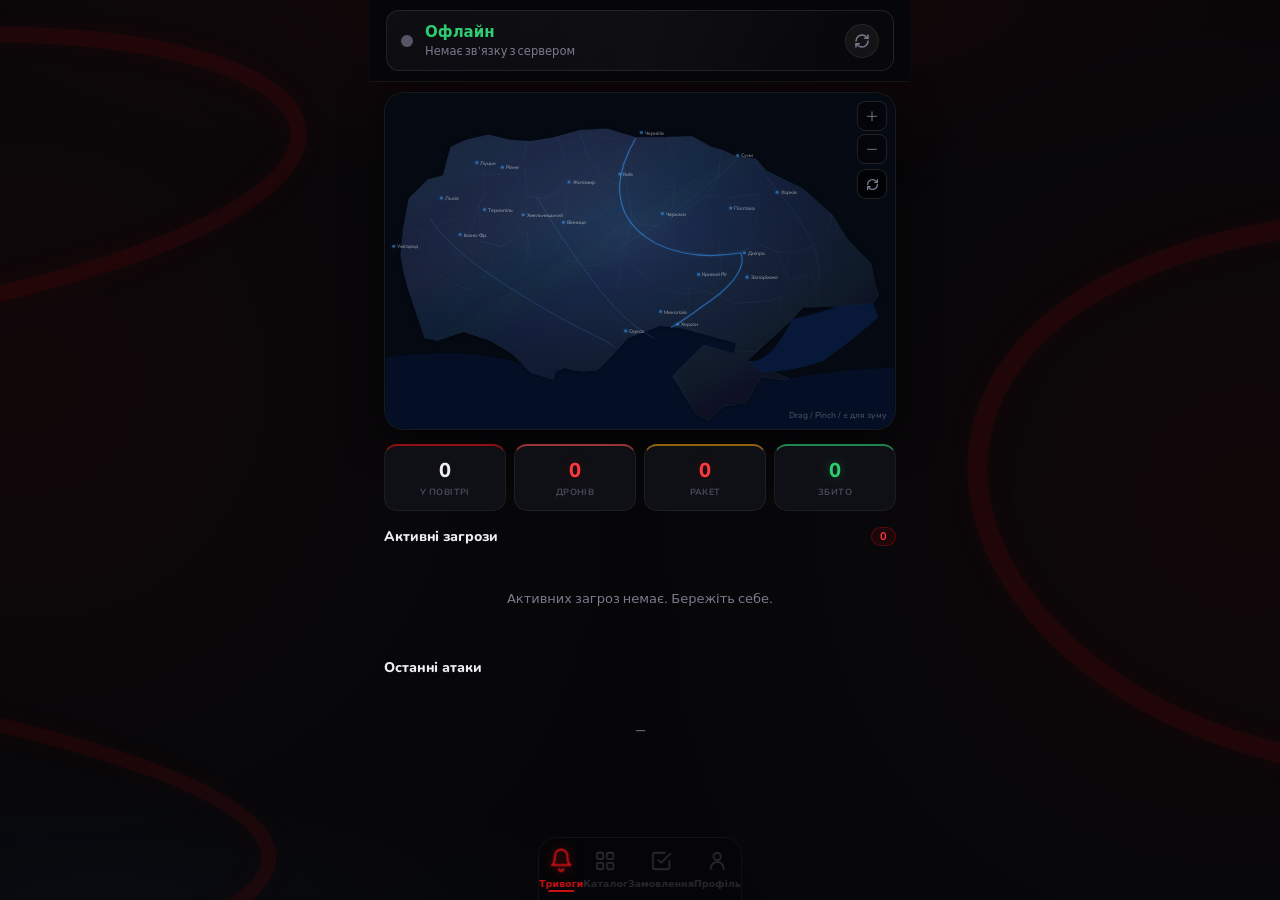
==== commit c05ade3f: "Remove map border outlines, oblast labels, capital marker, water labels, compass, legend https://cla" ====
--- a/alerts.html
+++ b/alerts.html
@@ -223,96 +223,7 @@
                 <!-- Perekop isthmus -->
                 <path class="ua-isthmus" d="M 625,495 L 689,491"/>
 
-                <!-- Ukraine border — soft glow -->
-                <path class="ua-border-glow"
-                      d="M 113,162 L 128,106 L 159,92 L 203,82 L 242,92 L 284,95
-                         L 328,88 L 382,73 L 435,70 L 491,87 L 550,87 L 602,85
-                         L 640,106 L 662,112 L 689,125 L 728,129 L 748,153 L 819,187
-                         L 877,238 L 908,288 L 954,335 L 963,380 L 969,398 L 958,414
-                         L 889,419 L 820,421 L 799,445 L 711,526 L 794,561 L 782,564
-                         L 739,557 L 708,608 L 663,616 L 658,621 L 635,644 L 610,630
-                         L 564,557 L 569,551 L 625,495 L 685,512 L 689,491 L 582,462
-                         L 539,457 L 505,471 L 476,481 L 449,512 L 417,544 L 390,547
-                         L 367,544 L 352,540 L 335,546 L 329,563 L 286,549 L 247,511
-                         L 204,486 L 154,469 L 102,486 L 77,481 L 43,380 L 35,349
-                         L 30,318 L 32,294 L 35,266 L 46,207 L 83,170 L 113,162 Z"/>
-                <!-- Ukraine border — crisp line -->
-                <path class="ua-border"
-                      d="M 113,162 L 128,106 L 159,92 L 203,82 L 242,92 L 284,95
-                         L 328,88 L 382,73 L 435,70 L 491,87 L 550,87 L 602,85
-                         L 640,106 L 662,112 L 689,125 L 728,129 L 748,153 L 819,187
-                         L 877,238 L 908,288 L 954,335 L 963,380 L 969,398 L 958,414
-                         L 889,419 L 820,421 L 799,445 L 711,526 L 794,561 L 782,564
-                         L 739,557 L 708,608 L 663,616 L 658,621 L 635,644 L 610,630
-                         L 564,557 L 569,551 L 625,495 L 685,512 L 689,491 L 582,462
-                         L 539,457 L 505,471 L 476,481 L 449,512 L 417,544 L 390,547
-                         L 367,544 L 352,540 L 335,546 L 329,563 L 286,549 L 247,511
-                         L 204,486 L 154,469 L 102,486 L 77,481 L 43,380 L 35,349
-                         L 30,318 L 32,294 L 35,266 L 46,207 L 83,170 L 113,162 Z"/>
-
-                <!-- ── Oblast + city labels ── -->
-                <g class="map-oblast-labels" clip-path="url(#uaClip)">
-                    <!-- Western -->
-                    <text x="180" y="125">Волинь</text>
-                    <text x="302" y="122">Рівне</text>
-                    <text x="100" y="210">Львів</text>
-                    <text x="222" y="236">Тернопіль</text>
-                    <text x="128" y="310">Ів.-Фр.</text>
-                    <text x="48"  y="340">Закарп.</text>
-                    <text x="220" y="342">Чернівці</text>
-                    <!-- Central-west -->
-                    <text x="296" y="258">Хмельн.</text>
-                    <text x="378" y="168">Житомир</text>
-                    <text x="398" y="278">Вінниця</text>
-                    <!-- Central -->
-                    <text x="492" y="148">Київськ.</text>
-                    <text x="518" y="72">Чернігів</text>
-                    <text x="552" y="258">Черкаси</text>
-                    <text x="542" y="332">Кіровогр.</text>
-                    <!-- North-east -->
-                    <text x="696" y="148">Суми</text>
-                    <text x="630" y="258">Полтава</text>
-                    <text x="790" y="240">Харків</text>
-                    <!-- East -->
-                    <text x="898" y="230">Луганськ</text>
-                    <text x="858" y="370">Донецьк</text>
-                    <!-- South-east -->
-                    <text x="678" y="354">Дніпро</text>
-                    <text x="694" y="430">Запоріж.</text>
-                    <!-- South -->
-                    <text x="380" y="448">Одеса</text>
-                    <text x="524" y="448">Миколаїв</text>
-                    <text x="654" y="448">Херсон</text>
-                    <text x="648" y="564">Крим</text>
-                </g>
-
-                <!-- Kyiv capital marker -->
-                <g class="map-capital-group">
-                    <circle class="map-capital-ring" cx="461" cy="163" r="7"/>
-                    <circle class="map-capital-dot"  cx="461" cy="163" r="2.8"/>
-                    <text class="map-capital-label" x="472" y="168">Київ</text>
-                </g>
-
-                <!-- Water labels -->
-                <text class="map-water-label" x="292" y="612" text-anchor="middle"
-                      font-size="11" letter-spacing="1.8">ЧОРНЕ МОРЕ</text>
-                <text class="map-water-label" x="882" y="452" text-anchor="middle"
-                      font-size="7.5" letter-spacing="0.8">АЗОВСЬКЕ МОРЕ</text>
-
-                <!-- Compass rose -->
-                <g class="map-compass" transform="translate(958,46)">
-                    <circle r="20" fill="rgba(4,10,22,0.74)" stroke="rgba(140,170,235,0.20)" stroke-width="0.8"/>
-                    <line x1="0" y1="-14" x2="0" y2="-18" stroke="rgba(180,205,255,0.28)" stroke-width="0.8"/>
-                    <line x1="14" y1="0"  x2="18" y2="0"  stroke="rgba(180,205,255,0.28)" stroke-width="0.8"/>
-                    <line x1="0" y1="14"  x2="0" y2="18"  stroke="rgba(180,205,255,0.28)" stroke-width="0.8"/>
-                    <line x1="-14" y1="0" x2="-18" y2="0" stroke="rgba(180,205,255,0.28)" stroke-width="0.8"/>
-                    <polygon points="0,-15 3,-6 0,-10 -3,-6" fill="#d41115" opacity="0.94"/>
-                    <polygon points="0,15 3,6 0,10 -3,6"     fill="rgba(215,232,255,0.42)"/>
-                    <polygon points="-15,0 -6,3 -10,0 -6,-3" fill="rgba(215,232,255,0.22)"/>
-                    <polygon points="15,0 6,3 10,0 6,-3"     fill="rgba(215,232,255,0.22)"/>
-                    <text x="0" y="-22" text-anchor="middle" fill="rgba(195,215,255,0.65)"
-                          font-size="7" font-family="sans-serif" font-weight="800" letter-spacing="0.5">N</text>
-                </g>
+
 
                 <!-- Cities and threats (populated via JS) -->
                 <g id="map-cities"></g>
@@ -320,11 +231,6 @@
             </svg>
 
             <!-- Map overlay controls -->
-            <div class="map-legend">
-                <span><i class="ldot red"></i><span>Загроза</span></span>
-                <span><i class="ldot blue"></i><span>Місто</span></span>
-                <span><i class="ldot river"></i><span>Дніпро</span></span>
-            </div>
             <!-- Zoom controls -->
             <div class="map-zoom-btns" role="group" aria-label="Масштаб карти">
                 <button class="map-zoom-btn" id="map-zoom-in"  aria-label="Збільшити">+</button>
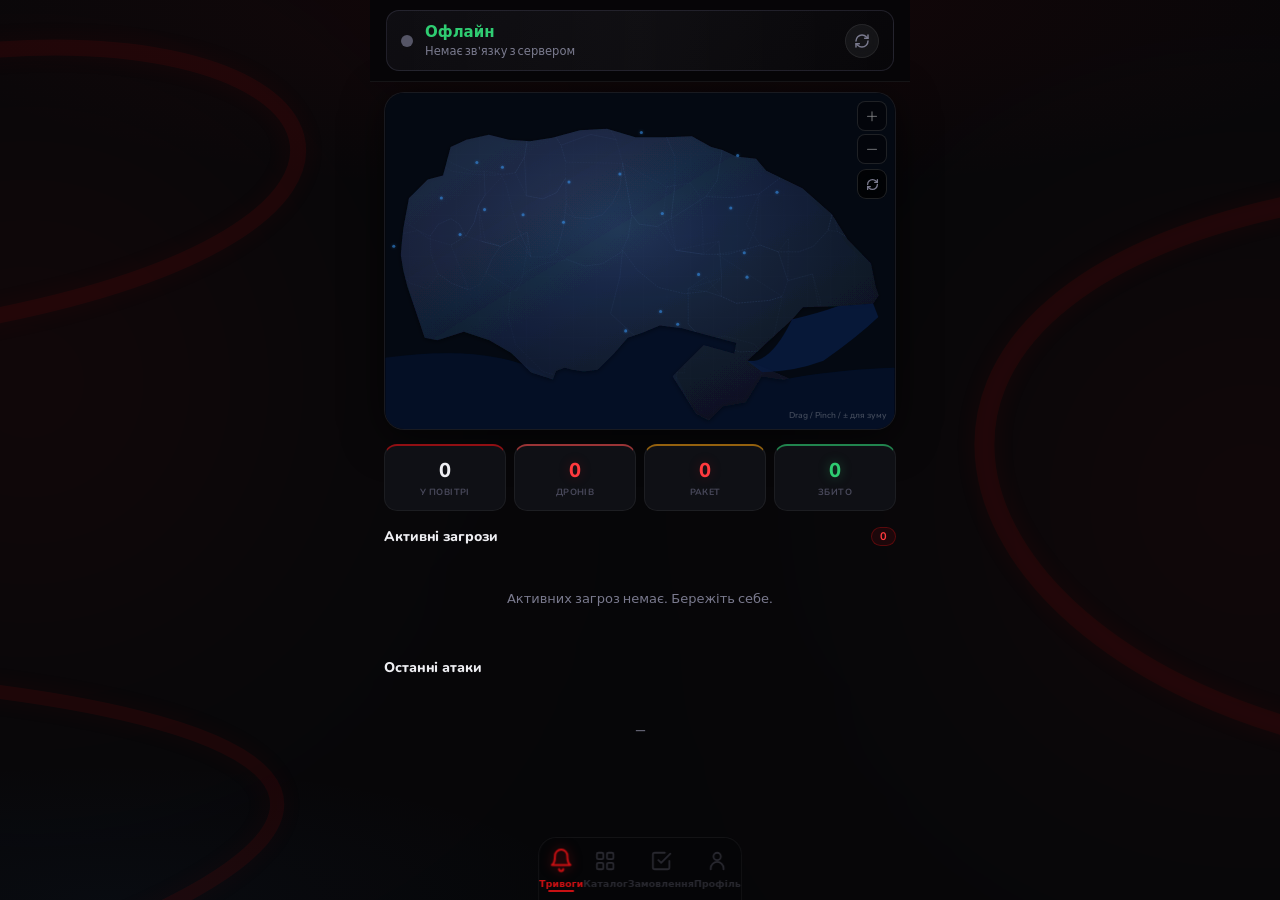
==== commit 63fbda0c: "Remove rivers, isthmus, city labels and outer body stroke from map https://claude.ai/code/session_01" ====
--- a/alerts.html
+++ b/alerts.html
@@ -199,29 +199,6 @@
                       d="M 711,526 Q 755,535 799,445 Q 854,432 889,419 L 958,414
                          L 968,440 Q 926,480 860,526 Q 800,548 740,548 Z"/>
 
-                <!-- ── Rivers ── -->
-                <path class="map-river dnipro" fill="none"
-                      d="M 491,90 C 475,118 462,148 460,180
-                         C 458,225 476,265 530,295
-                         C 596,328 665,320 698,314
-                         C 712,348 668,390 624,418
-                         C 598,438 580,450 562,460"/>
-                <path class="map-river minor" fill="none"
-                      d="M 382,75 C 390,108 402,135 420,155 C 436,170 449,176 460,180"/>
-                <path class="map-river minor" fill="none"
-                      d="M 688,134 C 645,172 600,210 555,244 C 516,270 488,290 462,298"/>
-                <path class="map-river" fill="none"
-                      d="M 88,248 C 118,292 162,328 218,365
-                         C 282,408 350,448 410,476 C 430,486 443,493 450,499"/>
-                <path class="map-river" fill="none"
-                      d="M 298,205 C 330,262 375,328 424,390
-                         C 462,440 500,466 528,482"/>
-                <path class="map-river minor" fill="none"
-                      d="M 726,134 C 758,178 798,222 826,270
-                         C 850,310 856,348 848,380"/>
-
-                <!-- Perekop isthmus -->
-                <path class="ua-isthmus" d="M 625,495 L 689,491"/>
 
 
 
--- a/rent.css
+++ b/rent.css
@@ -672,7 +672,7 @@
 .alerts-map.dragging { cursor: grabbing; }
 
 /* SVG map elements */
-.ua-body { stroke: rgba(120,160,235,0.18); stroke-width: 0.5; }
+.ua-body { stroke: none; }
 .ua-relief { pointer-events: none; mix-blend-mode: screen; opacity: 0.9; }
 .ua-border-glow {
     fill: none;
@@ -707,11 +707,7 @@
     fill: #3b9eff; opacity: 0.55;
     filter: drop-shadow(0 0 3px rgba(59,158,255,0.6));
 }
-.map-city-label {
-    fill: rgba(255,255,255,0.50);
-    font-size: 10px; font-family: var(--font-en); font-weight: 600;
-    pointer-events: none;
-}
+.map-city-label { display: none; }
 .map-threat { cursor: pointer; transform-box: fill-box; }
 .map-threat-glow { animation: threatPulse 1.8s infinite ease-out; }
 @keyframes threatPulse {
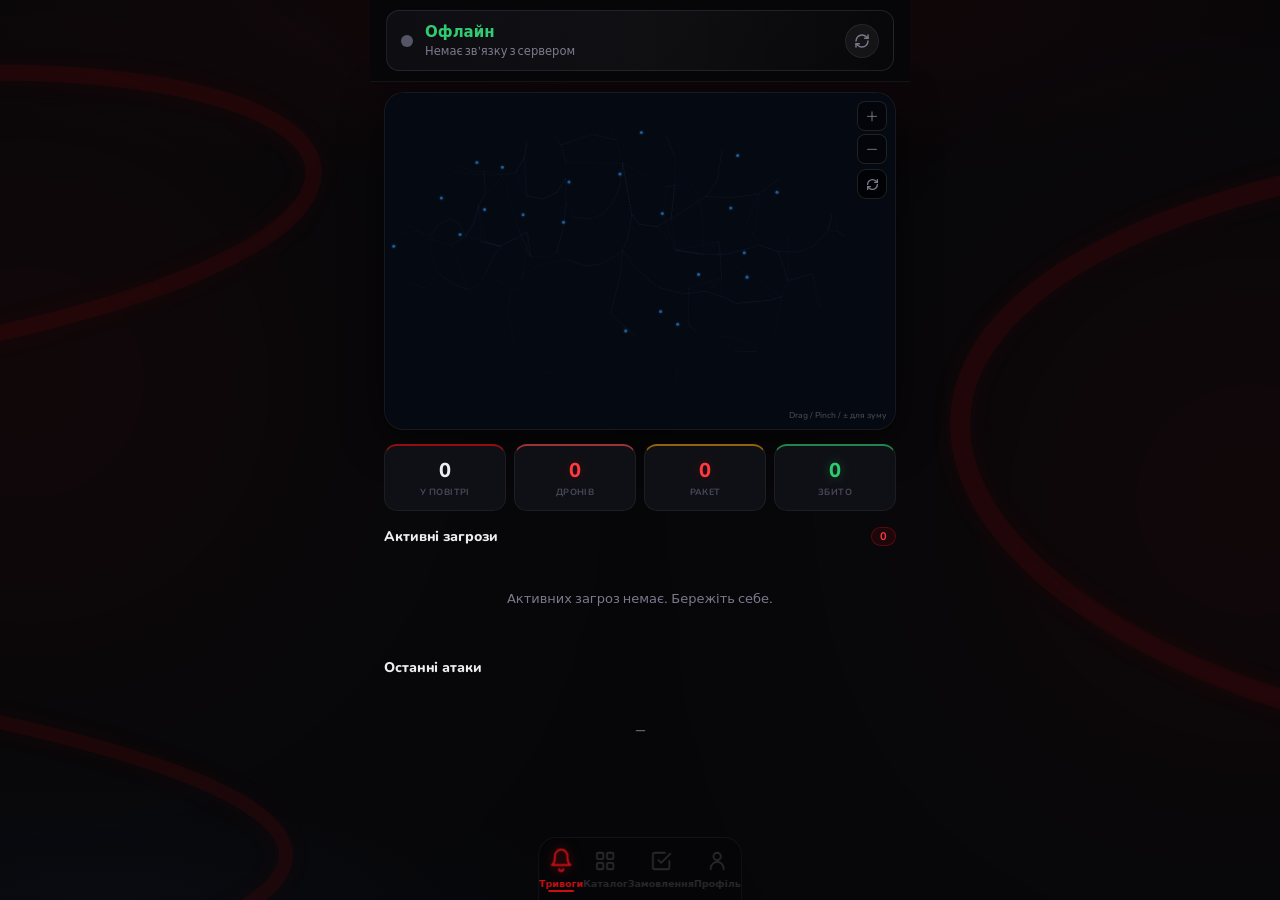
==== commit 0f418575: "Strip all SVG decorations — show ukraine-map.png as-is clipped to border Remove ua-body fill, ua-rel" ====
--- a/alerts.html
+++ b/alerts.html
@@ -51,49 +51,17 @@
             <svg id="alerts-map" class="alerts-map" viewBox="0 0 1000 660"
                  preserveAspectRatio="xMidYMid meet" role="img" aria-label="Карта повітряних тривог України">
                 <defs>
-                    <!-- Threat glow -->
                     <radialGradient id="tGlow" cx="50%" cy="50%" r="50%">
                         <stop offset="0%"   stop-color="#ff2a2e" stop-opacity="0.9"/>
                         <stop offset="100%" stop-color="#ff2a2e" stop-opacity="0"/>
                     </radialGradient>
-                    <!-- Ukraine fill gradient -->
-                    <linearGradient id="uaFill" x1="0%" y1="0%" x2="100%" y2="100%">
-                        <stop offset="0%"   stop-color="#1c2a46" stop-opacity="0.72"/>
-                        <stop offset="50%"  stop-color="#162038" stop-opacity="0.60"/>
-                        <stop offset="100%" stop-color="#0e1520" stop-opacity="0.52"/>
-                    </linearGradient>
-                    <!-- Water fill gradient -->
-                    <linearGradient id="waterFill" x1="0%" y1="0%" x2="0%" y2="100%">
-                        <stop offset="0%"   stop-color="#091828" stop-opacity="0.88"/>
-                        <stop offset="100%" stop-color="#060e1c" stop-opacity="0.78"/>
-                    </linearGradient>
-                    <!-- Border glow filter -->
-                    <filter id="borderGlow" x="-5%" y="-5%" width="110%" height="110%">
-                        <feGaussianBlur stdDeviation="2.5" result="blur"/>
-                        <feMerge><feMergeNode in="blur"/><feMergeNode in="SourceGraphic"/></feMerge>
-                    </filter>
-                    <!-- PNG map → dark navy filter
-                         White bg (V=1.0) → #000 (clamped, invisible)
-                         Light grey fill (V≈0.85) → #112038 navy
-                         Border grey (V≈0.72) → #2e508a blue line -->
-                    <filter id="mapImgFilter" color-interpolation-filters="sRGB"
-                            x="0%" y="0%" width="100%" height="100%">
-                        <feColorMatrix type="matrix" values="
-                            -0.88  0  0  0  0.815
-                            -1.44  0  0  0  1.340
-                            -2.48  0  0  0  2.341
-                             0     0  0  1  0"/>
-                    </filter>
-                    <!-- Alert-glow for oblast image overlay -->
                     <filter id="oblaGlow" x="-10%" y="-10%" width="120%" height="120%">
                         <feGaussianBlur stdDeviation="6" result="b"/>
                         <feMerge><feMergeNode in="b"/><feMergeNode in="SourceGraphic"/></feMerge>
                     </filter>
-                    <!-- Threat drop-shadow -->
                     <filter id="threatShadow" x="-50%" y="-50%" width="200%" height="200%">
                         <feDropShadow dx="0" dy="0" stdDeviation="4" flood-color="#ff2a2e" flood-opacity="0.8"/>
                     </filter>
-                    <!-- Ukraine clip — precise L-command outline (1991 borders, 66 anchor points) -->
                     <clipPath id="uaClip">
                         <path d="M 113,162 L 128,106 L 159,92 L 203,82 L 242,92 L 284,95
                                  L 328,88 L 382,73 L 435,70 L 491,87 L 550,87 L 602,85
@@ -107,63 +75,18 @@
                                  L 204,486 L 154,469 L 102,486 L 77,481 L 43,380 L 35,349
                                  L 30,318 L 32,294 L 35,266 L 46,207 L 83,170 L 113,162 Z"/>
                     </clipPath>
-                    <!-- Inner relief shading -->
-                    <radialGradient id="uaRelief" cx="46%" cy="40%" r="64%">
-                        <stop offset="0%"   stop-color="#2a3f66" stop-opacity="0.55"/>
-                        <stop offset="55%"  stop-color="#172741" stop-opacity="0.28"/>
-                        <stop offset="100%" stop-color="#0a111d" stop-opacity="0"/>
-                    </radialGradient>
-                    <!-- Coast drop-shadow into the sea -->
-                    <filter id="coastShadow" x="-12%" y="-12%" width="124%" height="124%">
-                        <feDropShadow dx="0" dy="2.5" stdDeviation="5" flood-color="#00060f" flood-opacity="0.7"/>
-                    </filter>
-                    <!-- Subtle graticule inside UA -->
-                    <pattern id="ua-grid" x="0" y="0" width="46" height="40" patternUnits="userSpaceOnUse">
-                        <path d="M 46 0 L 0 0 0 40" fill="none" stroke="rgba(150,180,230,0.04)" stroke-width="0.6"/>
-                    </pattern>
                 </defs>
 
                 <!-- Sea background -->
                 <rect width="1000" height="660" fill="#040912"/>
 
-                <!-- Black Sea — south of Ukrainian coast -->
-                <path class="map-black-sea"
-                      d="M 0,520 C 70,512 145,505 220,520 C 272,530 305,548 329,563
-                         L 335,546 L 352,540 L 367,544 L 390,547 L 417,544 L 449,512
-                         L 476,481 L 505,471 L 539,457 L 582,462 L 689,491 L 685,512
-                         L 625,495 L 564,557 L 569,551 L 610,630 L 635,644 L 658,621
-                         L 663,616 L 708,608 L 739,557 L 782,564 L 794,561
-                         C 868,548 938,542 1000,540 L 1000,660 L 0,660 Z"/>
-
-                <!-- Ukraine land body — dark base fill (fallback when PNG not loaded) -->
-                <path class="ua-body" filter="url(#coastShadow)"
-                      d="M 113,162 L 128,106 L 159,92 L 203,82 L 242,92 L 284,95
-                         L 328,88 L 382,73 L 435,70 L 491,87 L 550,87 L 602,85
-                         L 640,106 L 662,112 L 689,125 L 728,129 L 748,153 L 819,187
-                         L 877,238 L 908,288 L 954,335 L 963,380 L 969,398 L 958,414
-                         L 889,419 L 820,421 L 799,445 L 711,526 L 794,561 L 782,564
-                         L 739,557 L 708,608 L 663,616 L 658,621 L 635,644 L 610,630
-                         L 564,557 L 569,551 L 625,495 L 685,512 L 689,491 L 582,462
-                         L 539,457 L 505,471 L 476,481 L 449,512 L 417,544 L 390,547
-                         L 367,544 L 352,540 L 335,546 L 329,563 L 286,549 L 247,511
-                         L 204,486 L 154,469 L 102,486 L 77,481 L 43,380 L 35,349
-                         L 30,318 L 32,294 L 35,266 L 46,207 L 83,170 L 113,162 Z"
-                      fill="url(#uaFill)"/>
-
-                <!-- PNG map image — grey oblasts converted to dark navy via filter.
-                     Save the reference ukraine-map.png to project root.
-                     preserveAspectRatio="none" fills SVG exactly (minor horizontal compression ~15% accepted). -->
+                <!-- PNG map — clipped to Ukraine borders, shown as-is -->
                 <image href="ukraine-map.png"
                        x="0" y="0" width="1000" height="660"
-                       preserveAspectRatio="none"
-                       filter="url(#mapImgFilter)"
+                       preserveAspectRatio="xMidYMid meet"
                        clip-path="url(#uaClip)"
                        class="ua-map-img"
                        onerror="this.style.display='none'"/>
-
-                <!-- Relief shading + graticule, clipped inside Ukraine -->
-                <rect x="0" y="0" width="1000" height="660" clip-path="url(#uaClip)" fill="url(#uaRelief)" class="ua-relief"/>
-                <rect x="0" y="0" width="1000" height="660" clip-path="url(#uaClip)" class="map-grid-overlay"/>
 
                 <!-- ── Oblast polygons (25 oblasts, geographically accurate) ── -->
                 <g class="map-oblasts" clip-path="url(#uaClip)">
@@ -194,10 +117,6 @@
                     <path class="map-oblast crimea" data-oblast="crimea" d="M 568.6,500.8 L 597.3,493.1 L 665.9,477.5 L 724.3,493.1 L 750.3,524.1 L 782.7,565.3 L 797.3,586.2 L 779.5,622.7 L 734.1,642.9 L 671.4,648.4 L 624.3,638.3 L 584.9,611.9 L 568.6,574.6 L 577.3,526.4 Z"/>
                 </g>
 
-                <!-- Sea of Azov -->
-                <path class="map-azov-sea"
-                      d="M 711,526 Q 755,535 799,445 Q 854,432 889,419 L 958,414
-                         L 968,440 Q 926,480 860,526 Q 800,548 740,548 Z"/>
 
 
 
--- a/rent.css
+++ b/rent.css
@@ -673,7 +673,6 @@
 
 /* SVG map elements */
 .ua-body { stroke: none; }
-.ua-relief { pointer-events: none; mix-blend-mode: screen; opacity: 0.9; }
 .ua-border-glow {
     fill: none;
     stroke: rgba(95,140,255,0.30);
@@ -1760,17 +1759,6 @@
 }
 .section-hdr { justify-content: space-between; }
 
-/* ── Map water bodies ────────────────────────────────── */
-.map-azov-sea {
-    fill: rgba(8,28,65,0.82);
-    stroke: rgba(30,80,160,0.16);
-    stroke-width: 0.7;
-}
-.map-black-sea {
-    fill: rgba(5,18,45,0.72);
-    stroke: rgba(20,60,130,0.12);
-    stroke-width: 0.5;
-}
 /* Oblast administrative divisions (1991 borders) */
 .map-oblasts path {
     fill: none;
@@ -1806,11 +1794,7 @@
 .map-oblast.crimea {
     fill: rgba(0,0,0,0);
 }
-/* PNG map image base layer */
-.ua-map-img {
-    opacity: 1;
-    mix-blend-mode: normal;
-}
+.ua-map-img { opacity: 1; }
 /* Crimea isthmus (Perekop) — subtle internal divider, fully Ukrainian */
 .ua-isthmus {
     fill: none;
@@ -1818,9 +1802,6 @@
     stroke-width: 0.8;
     stroke-dasharray: 2 3;
     pointer-events: none;
-}
-.map-grid-overlay {
-    fill: url(#ua-grid);
 }
 .map-water-label {
     fill: rgba(60,110,195,0.32);
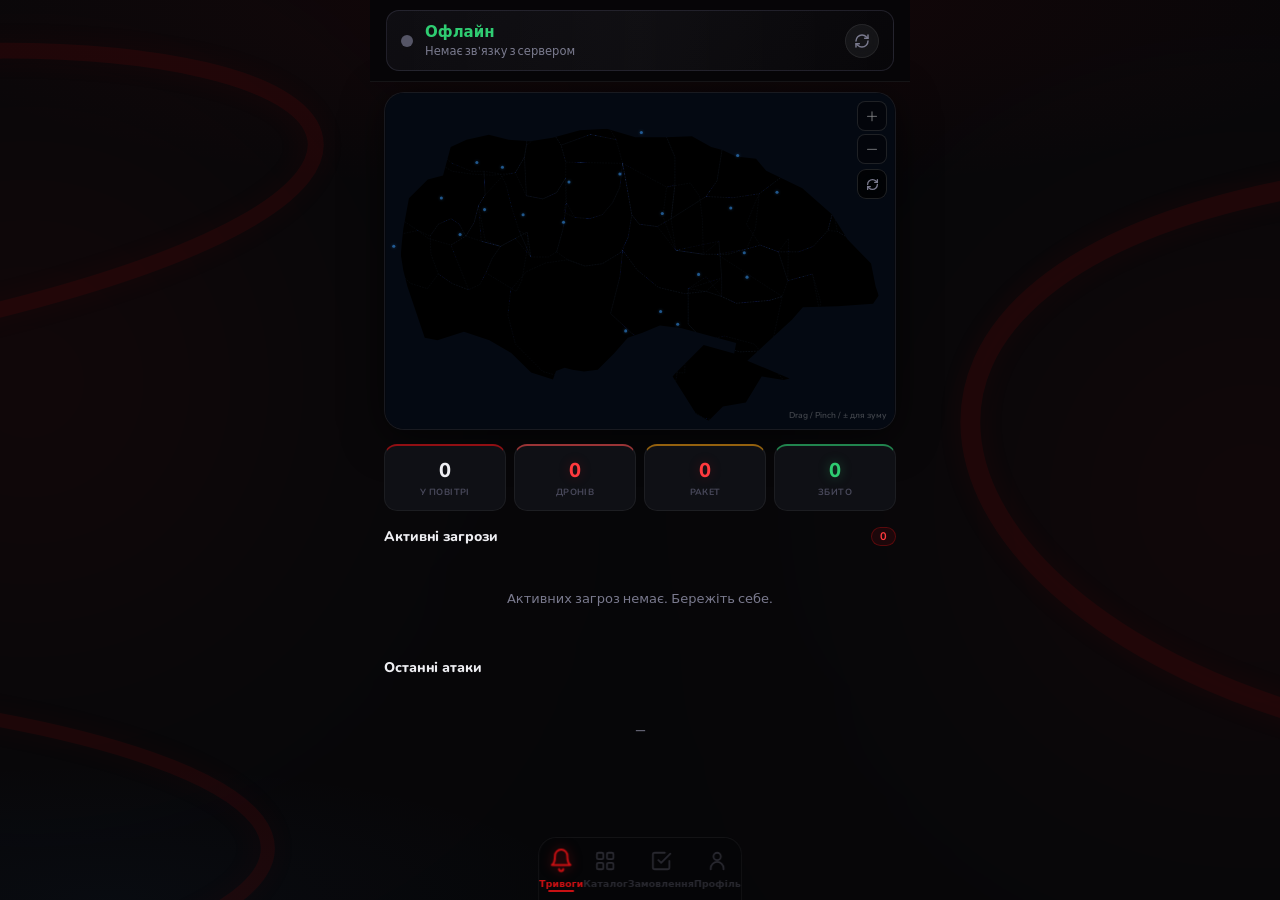
==== commit bdb93f82: "Add precise feColorMatrix filter: green PNG → dark navy map" ====
--- a/alerts.html
+++ b/alerts.html
@@ -61,6 +61,14 @@
                     </filter>
                     <filter id="threatShadow" x="-50%" y="-50%" width="200%" height="200%">
                         <feDropShadow dx="0" dy="0" stdDeviation="4" flood-color="#ff2a2e" flood-opacity="0.8"/>
+                    </filter>
+                    <!-- Converts green (#8AB500) PNG → dark navy (#162440), white borders → #8aaedd -->
+                    <filter id="mapImgFilter" color-interpolation-filters="sRGB" x="0%" y="0%" width="100%" height="100%">
+                        <feColorMatrix type="matrix" values="
+                            0.607  0.607  0  0  -0.673
+                            0.722  0.722  0  0  -0.763
+                            0.822  0.822  0  0  -0.778
+                            0      0      0  1   0"/>
                     </filter>
                     <clipPath id="uaClip">
                         <path d="M 113,162 L 128,106 L 159,92 L 203,82 L 242,92 L 284,95
@@ -85,6 +93,7 @@
                        x="0" y="0" width="1000" height="660"
                        preserveAspectRatio="xMidYMid meet"
                        clip-path="url(#uaClip)"
+                       filter="url(#mapImgFilter)"
                        class="ua-map-img"
                        onerror="this.style.display='none'"/>
 
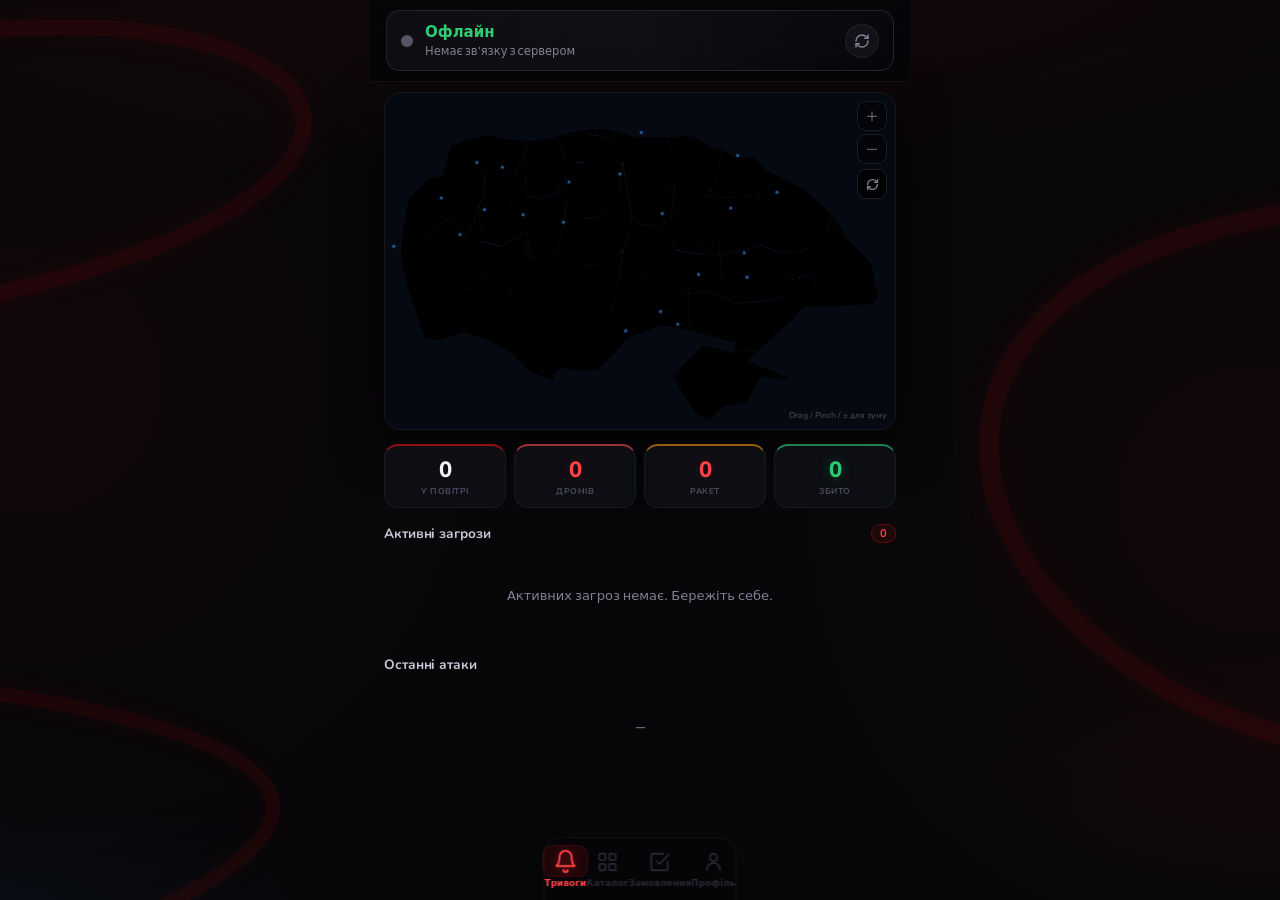
==== commit 7fa62213: "Fix: map render, filter icons, z-index tabs, init data error, webhook crash, user photo" ====
--- a/alerts.html
+++ b/alerts.html
@@ -89,7 +89,7 @@
                 <rect width="1000" height="660" fill="#040912"/>
 
                 <!-- PNG map — clipped to Ukraine borders, shown as-is -->
-                <image href="ukraine-map.png"
+                <image href="./ukraine-map.png"
                        x="0" y="0" width="1000" height="660"
                        preserveAspectRatio="xMidYMid meet"
                        clip-path="url(#uaClip)"
--- a/rent.css
+++ b/rent.css
@@ -2108,3 +2108,382 @@
     font-family: var(--font-en); padding-bottom: 12px;
 }
 
+/* ╔══════════════════════════════════════════════════════════╗
+   ║  v9 — PREMIUM POLISH                                      ║
+   ╚══════════════════════════════════════════════════════════╝ */
+
+/* ── Refined design tokens ───────────────────────────── */
+:root {
+    --accent:        #d1141a;
+    --accent-2:      #eb181f;
+    --accent-3:      #ff4347;
+    --accent-dim:    rgba(209,20,26,0.10);
+    --accent-soft:   rgba(209,20,26,0.19);
+    --accent-border: rgba(209,20,26,0.36);
+    --accent-glow:   rgba(209,20,26,0.58);
+    --accent-glow2:  rgba(209,20,26,0.28);
+
+    --bg:          #060608;
+    --bg-2:        #09090d;
+    --surface:     #0d0e14;
+    --surface-2:   #121319;
+    --surface-3:   #181921;
+    --surface-hi:  #20212b;
+    --glass:       rgba(10,11,17,0.90);
+    --glass-btn:   rgba(255,255,255,0.048);
+    --glass-hi:    rgba(255,255,255,0.082);
+    --glass-border:rgba(255,255,255,0.065);
+    --border:      rgba(255,255,255,0.055);
+    --border-hi:   rgba(255,255,255,0.10);
+
+    --text:        #f2f2f7;
+    --text-soft:   #c8c8d8;
+    --text-dim:    #808096;
+    --text-muted:  #4c4c62;
+    --text-faint:  #272732;
+
+    --radius:    18px;
+    --radius-sm: 13px;
+    --radius-xs: 9px;
+    --radius-lg: 26px;
+}
+
+/* ── Body — richer ambient atmosphere ────────────────── */
+body {
+    background-image:
+        radial-gradient(ellipse 130% 55% at 50% -8%,  rgba(209,20,26,0.085) 0%, transparent 55%),
+        radial-gradient(ellipse 55%  22% at  0% 100%, rgba(46,141,224,0.048) 0%, transparent 55%),
+        radial-gradient(ellipse 50%  28% at 100% 88%, rgba(209,20,26,0.038) 0%, transparent 55%);
+}
+
+/* ── Header ──────────────────────────────────────────── */
+.r-header {
+    background: rgba(6,6,9,0.95);
+    backdrop-filter: blur(32px) saturate(180%);
+    -webkit-backdrop-filter: blur(32px) saturate(180%);
+    border-bottom-color: rgba(255,255,255,0.052);
+}
+.alerts-hdr {
+    background: rgba(6,6,9,0.95);
+    backdrop-filter: blur(32px) saturate(180%);
+    -webkit-backdrop-filter: blur(32px) saturate(180%);
+    border-bottom-color: rgba(255,255,255,0.052);
+}
+.r-brand-name { font-size: 21px; letter-spacing: -0.5px; }
+.r-brand-dot {
+    width: 8px; height: 8px;
+    box-shadow: 0 0 8px 2px rgba(209,20,26,0.35);
+}
+
+/* Search */
+#search-input {
+    background: rgba(255,255,255,0.042);
+    border-color: rgba(255,255,255,0.058);
+    border-radius: 13px;
+    padding: 10px 44px 10px 38px;
+}
+#search-input:focus {
+    border-color: rgba(209,20,26,0.40);
+    box-shadow: 0 0 0 3px rgba(209,20,26,0.09);
+}
+
+/* Mode tabs */
+.r-mode-tabs {
+    background: rgba(0,0,0,0.42);
+    border-color: rgba(255,255,255,0.055);
+    border-radius: 14px;
+    padding: 3px;
+}
+.r-tab { border-radius: 11px; font-size: 13px; }
+.r-tab.active {
+    background: var(--accent);
+    box-shadow: 0 2px 18px rgba(209,20,26,0.38);
+}
+
+/* Sort chips */
+.sort-chip { border-radius: 20px; padding: 6px 12px; font-size: 12px; }
+.sort-chip.active {
+    background: rgba(209,20,26,0.11);
+    border-color: rgba(209,20,26,0.36);
+    color: var(--accent-3);
+    box-shadow: 0 0 12px rgba(209,20,26,0.10);
+}
+
+/* ── Gift card — premium redesign ───────────────────── */
+.gift-card {
+    border-radius: 16px;
+    background:
+        linear-gradient(160deg, var(--surface) 0%, #0a0b12 100%) padding-box,
+        linear-gradient(145deg,
+            rgba(255,255,255,0.07) 0%,
+            rgba(209,20,26,0.08) 55%,
+            rgba(255,255,255,0.035) 100%) border-box;
+    box-shadow:
+        0 1px 0 rgba(255,255,255,0.045) inset,
+        0 8px 32px rgba(0,0,0,0.60),
+        0 2px 8px rgba(0,0,0,0.40);
+    transition: transform 0.20s var(--ease-out), box-shadow 0.24s, background 0.24s;
+}
+.gift-card:hover {
+    background:
+        linear-gradient(160deg, var(--surface) 0%, #0a0b12 100%) padding-box,
+        linear-gradient(145deg,
+            rgba(209,20,26,0.72) 0%,
+            rgba(255,100,100,0.15) 48%,
+            rgba(209,20,26,0.45) 100%) border-box;
+    box-shadow:
+        0 1px 0 rgba(255,255,255,0.06) inset,
+        0 22px 64px rgba(0,0,0,0.80),
+        0 0 48px rgba(209,20,26,0.14);
+    transform: translateY(-3px) scale(1.005);
+}
+.gift-card:active { transform: scale(0.956); box-shadow: 0 4px 16px rgba(0,0,0,0.50); }
+
+/* Image section */
+.gift-card-img-wrap {
+    padding-top: 90%;
+    background: linear-gradient(155deg, #10111a 0%, #0a0b11 100%);
+}
+.gift-card-img-glow {
+    height: 55%;
+    background: linear-gradient(to top, rgba(4,5,14,0.88) 0%, rgba(4,5,14,0.22) 50%, transparent 100%);
+    opacity: 1;
+}
+.gift-card:hover .gift-card-img { transform: scale(1.08); filter: brightness(1.06); }
+
+/* Card body */
+.gift-card-body { padding: 8px 10px 5px; gap: 2px; }
+.gift-card-name {
+    font-size: 12.5px; font-weight: 700;
+    color: var(--text); letter-spacing: -0.1px;
+}
+.gift-card-collection {
+    font-size: 9.5px; color: rgba(90,171,240,0.62);
+    letter-spacing: 0.08px;
+}
+.gift-card-ton {
+    font-size: 14px; font-weight: 900; letter-spacing: -0.3px;
+    text-shadow: 0 0 16px rgba(90,171,240,0.42);
+}
+.gift-card-uah { font-size: 9.5px; }
+
+/* Rent button */
+.gift-card-rent-btn {
+    padding: 8px 0; font-size: 10.5px; font-weight: 800;
+    letter-spacing: 0.5px; text-transform: uppercase;
+    border-top-color: rgba(209,20,26,0.13);
+    color: rgba(255,255,255,0.48);
+}
+
+/* Discount badge */
+.card-discount {
+    font-size: 9px; font-weight: 900; letter-spacing: 0.2px;
+    border-radius: 6px; padding: 2px 6px;
+    background: linear-gradient(135deg, var(--accent-2), #a50d10);
+}
+
+/* ── Bottom nav — pill background indicator ──────────── */
+.bottom-nav {
+    background: rgba(6,6,9,0.97);
+    border-top-color: rgba(255,255,255,0.050);
+}
+.nav-btn { gap: 2px; padding: 6px 0 4px; }
+.nav-btn::after { display: none; }
+.nav-btn::before {
+    content: '';
+    position: absolute; top: 2px; left: 50%;
+    transform: translateX(-50%);
+    width: 46px; height: 32px; border-radius: 11px;
+    background: rgba(209,20,26,0.12);
+    border: 1px solid rgba(209,20,26,0.16);
+    opacity: 0; transition: opacity 0.24s var(--ease-out), width 0.24s var(--ease-spring);
+}
+.nav-btn.active::before { opacity: 1; }
+.nav-btn.active {
+    color: var(--accent-3);
+}
+.nav-btn.active svg {
+    transform: scale(1.10) translateY(-1px);
+    filter: drop-shadow(0 0 5px rgba(209,20,26,0.60));
+}
+.nav-btn { font-size: 9px; }
+
+/* ── Catalog stats bar ───────────────────────────────── */
+.catalog-stats-bar { font-size: 11px; }
+
+/* ── Stat cards ──────────────────────────────────────── */
+.stat-card {
+    border-radius: 14px;
+    padding: 12px 6px 10px;
+    background: var(--surface);
+}
+.stat-num { font-size: 22px; }
+.stat-label { font-size: 8.5px; letter-spacing: 0.5px; margin-top: 3px; }
+
+/* ── Section titles ──────────────────────────────────── */
+.section-title {
+    font-size: 13.5px !important;
+    font-weight: 700 !important;
+    letter-spacing: -0.1px !important;
+    text-transform: none !important;
+    color: var(--text-soft) !important;
+}
+.count-chip {
+    border-radius: 9px; padding: 1px 8px;
+    font-size: 11px;
+}
+
+/* ── Alert banner ────────────────────────────────────── */
+.alerts-status-banner {
+    border-radius: 14px;
+    padding: 12px 14px;
+    background: linear-gradient(135deg, rgba(46,204,113,0.09), rgba(46,204,113,0.02));
+}
+.alerts-status-banner.danger {
+    background: linear-gradient(135deg, rgba(209,20,26,0.17), rgba(209,20,26,0.04));
+}
+
+/* ── Threat/attack cards ─────────────────────────────── */
+.threat-card {
+    border-radius: 14px;
+    padding: 11px 13px;
+    background: var(--surface);
+}
+.threat-card.active-threat {
+    background: linear-gradient(135deg, rgba(209,20,26,0.055), var(--surface));
+}
+.threat-icon { border-radius: 12px; }
+.attack-card { border-radius: 14px; }
+
+/* ── Map container ───────────────────────────────────── */
+.map-container {
+    border-radius: 16px;
+    border-color: rgba(255,255,255,0.058);
+    box-shadow:
+        0 14px 52px rgba(0,0,0,0.72),
+        inset 0 0 0 1px rgba(255,255,255,0.025);
+}
+
+/* ── Bottom sheet / modals ───────────────────────────── */
+.bottom-sheet {
+    border-radius: 26px 26px 0 0;
+    border-top-color: rgba(255,255,255,0.075);
+    background: linear-gradient(200deg, var(--surface-2) 0%, var(--surface) 55%);
+    padding-top: 6px;
+}
+.sheet-handle {
+    width: 36px; height: 4px;
+    background: rgba(255,255,255,0.11);
+    border-radius: 3px;
+    margin: 8px auto 20px;
+}
+.sheet-title { font-size: 17px; font-weight: 800; letter-spacing: -0.3px; }
+
+/* Filter section headers */
+.fs-section-name { font-size: 14.5px; font-weight: 600; }
+.fs-section-hdr { padding: 13px 2px; }
+
+/* ── Primary button ──────────────────────────────────── */
+.primary-btn {
+    border-radius: 15px;
+    font-size: 15px; font-weight: 800;
+    min-height: 52px;
+    background: linear-gradient(135deg, var(--accent-2) 0%, var(--accent) 58%, #920d0f 100%);
+    box-shadow: 0 5px 28px rgba(209,20,26,0.40), 0 1px 0 rgba(255,255,255,0.11) inset;
+    letter-spacing: 0.1px;
+}
+.primary-btn:hover { box-shadow: 0 8px 38px rgba(209,20,26,0.55); }
+.primary-btn:disabled { background: var(--surface-hi); }
+
+/* ── Checkout sheet ──────────────────────────────────── */
+.checkout-img-wrap { border-radius: 16px; }
+.checkout-name { font-size: 17px; letter-spacing: -0.3px; }
+.checkout-price-tag { border-radius: 11px; }
+.nft-attr-chip { border-radius: 18px; }
+.nft-fragment-link { border-radius: 18px; }
+
+/* Duration slider */
+.dur-slider::-webkit-slider-thumb {
+    width: 24px; height: 24px;
+    box-shadow: 0 0 0 4px rgba(209,20,26,0.15), 0 2px 14px rgba(209,20,26,0.55);
+}
+.dur-slider::-webkit-slider-thumb:active {
+    box-shadow: 0 0 0 8px rgba(209,20,26,0.12), 0 2px 24px rgba(209,20,26,0.65);
+}
+
+/* Totals box */
+.totals-box {
+    background: linear-gradient(145deg, var(--surface-3), var(--surface-2));
+    border-radius: 15px;
+}
+.totals-main { font-size: 26px; letter-spacing: -0.5px; }
+
+/* ── Order cards ─────────────────────────────────────── */
+.order-card { border-radius: 15px; }
+.order-img { border-radius: 12px; }
+
+/* ── Wallet card ─────────────────────────────────────── */
+.wallet-card { border-radius: 18px; }
+.wallet-balance { font-size: 36px; letter-spacing: -1px; }
+.wallet-btn { border-radius: 13px; }
+
+/* ── Quick actions ───────────────────────────────────── */
+.quick-action { border-radius: 14px; }
+.qa-ic { border-radius: 12px; }
+
+/* ── Settings ────────────────────────────────────────── */
+.settings-section { border-radius: 16px; }
+.user-card { border-radius: 18px; }
+.user-avatar { width: 52px; height: 52px; font-size: 21px; }
+.lang-btn { border-radius: 12px; }
+
+/* ── Toasts ──────────────────────────────────────────── */
+.toast {
+    border-radius: 14px;
+    background: rgba(10,11,17,0.98);
+    border-color: rgba(255,255,255,0.09);
+    box-shadow: 0 16px 50px rgba(0,0,0,0.65);
+}
+.toast.success { border-color: rgba(46,204,113,0.32); }
+.toast.error   { border-color: rgba(209,20,26,0.38); }
+
+/* ── Zoom / map overlay buttons ──────────────────────── */
+.map-zoom-btn {
+    border-radius: 9px;
+    background: rgba(4,5,10,0.85);
+    border-color: rgba(255,255,255,0.10);
+}
+.map-zoom-btn:hover {
+    background: rgba(209,20,26,0.12);
+    border-color: rgba(209,20,26,0.34);
+}
+.map-zoom-reset { border-radius: 9px; }
+
+/* ── Load more ───────────────────────────────────────── */
+.load-more-btn { border-radius: 24px; font-size: 12.5px; }
+
+/* ── z-index fix: header and tabs above everything ───── */
+.r-header { z-index: 40; position: sticky; top: 0; }
+.r-mode-tabs { position: relative; z-index: 2; }
+.r-filters-row { position: relative; z-index: 2; }
+.alerts-hdr { z-index: 40; }
+
+/* ── Price row always visible ────────────────────────── */
+.gift-card-price-row { display: flex !important; }
+.gift-card-ton { color: var(--ton-2); }
+
+/* ── Filter section icons ────────────────────────────── */
+.fs-section-icon { font-size: 16px; flex-shrink: 0; }
+.fs-row-icon { font-size: 14px; flex-shrink: 0; }
+
+/* ── Smaller NFT card images ─────────────────────────── */
+.gift-card-img-wrap { padding-top: 82%; }
+.gift-card-img { object-fit: contain; padding: 6px; }
+
+/* ── Touch: reset hover background on tap ────────────── */
+@media (hover: none) {
+    .gift-card:hover { transform: none; }
+    .gift-card:active { transform: scale(0.957); }
+    .nav-btn.active::before { width: 44px; }
+}
+
